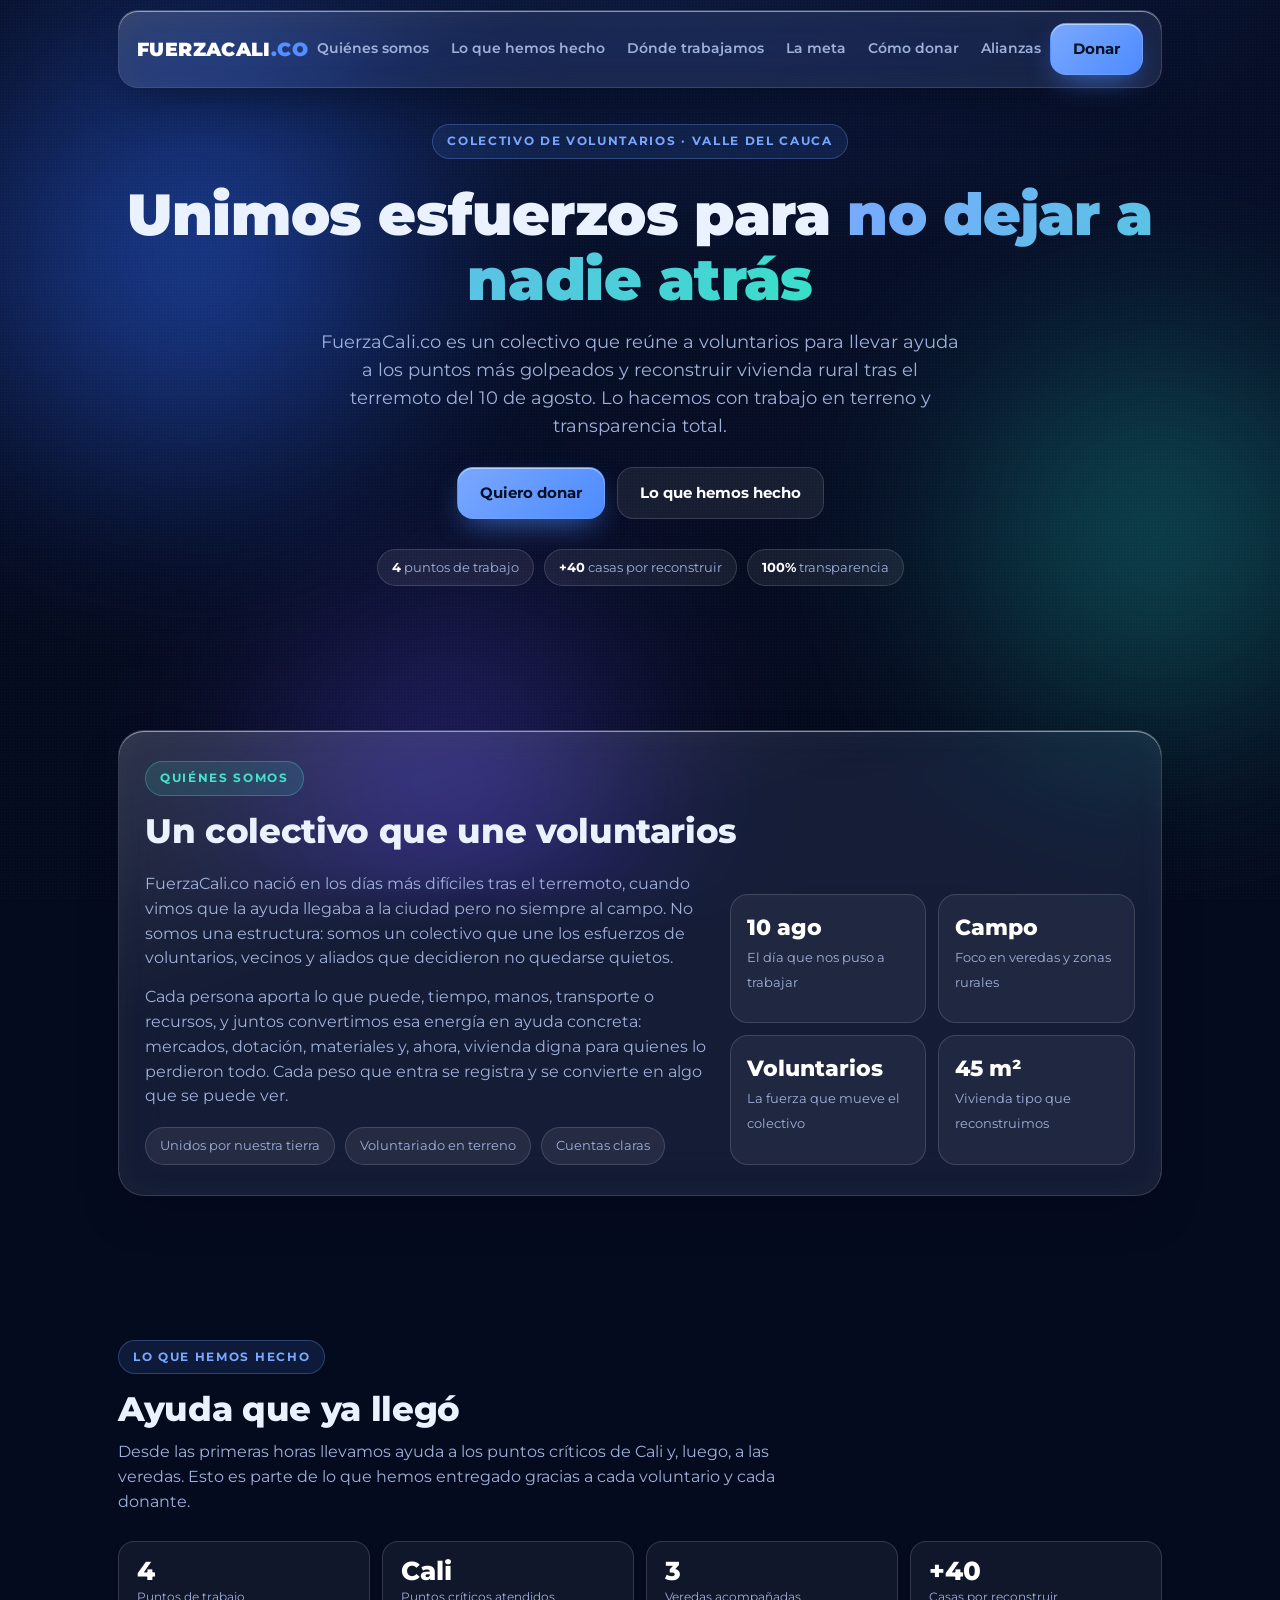
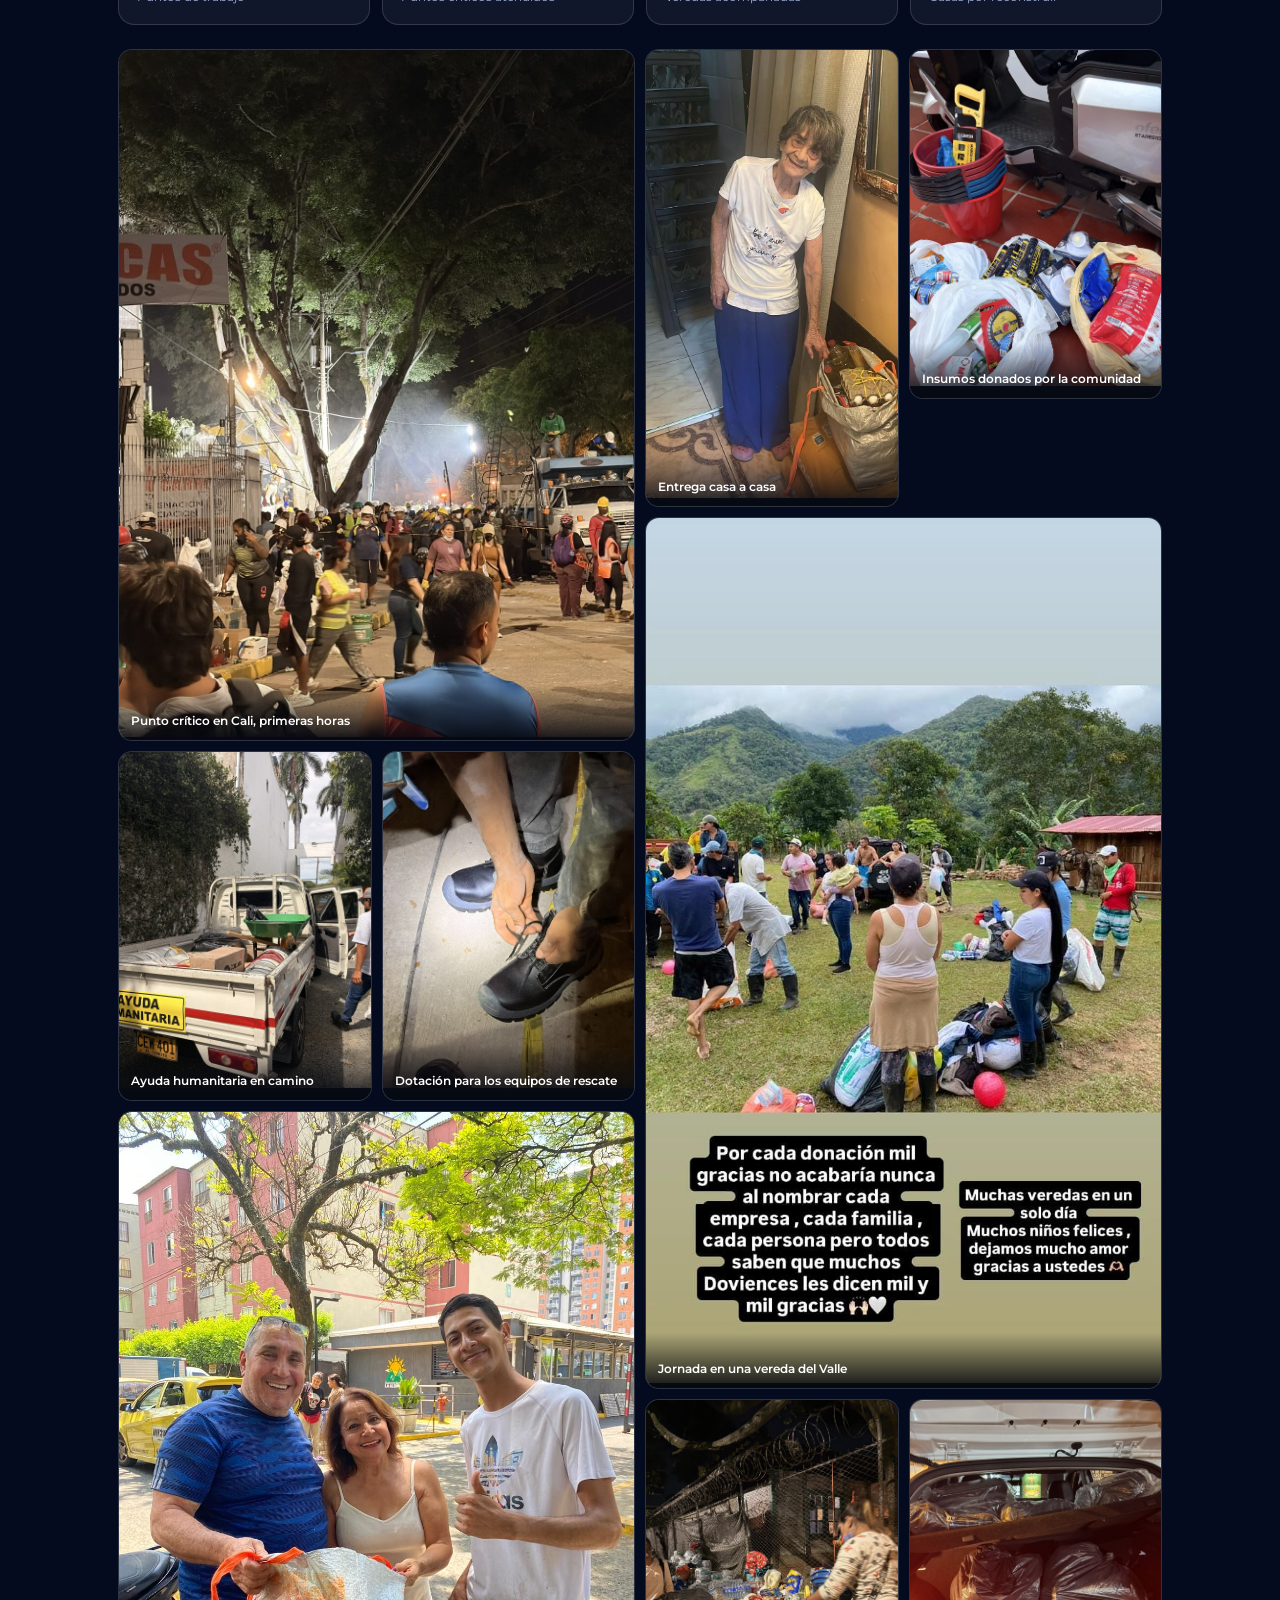
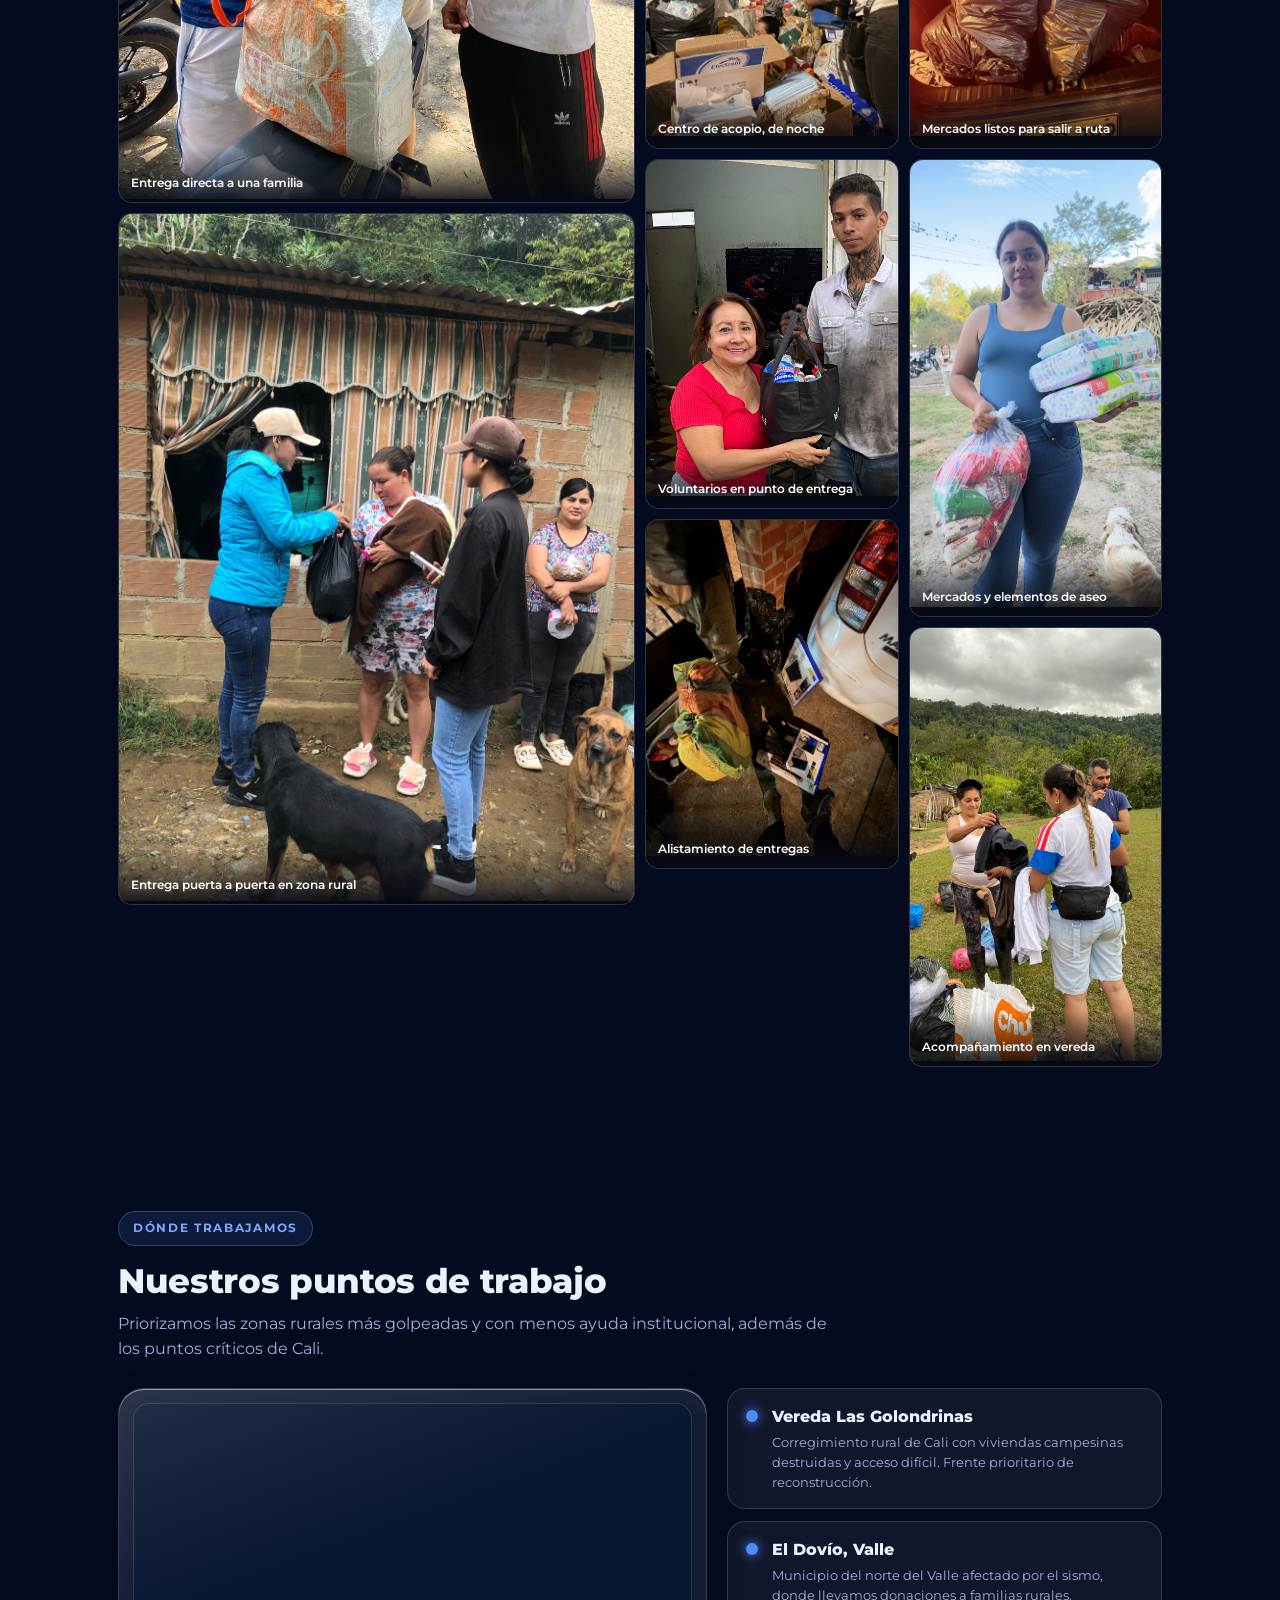
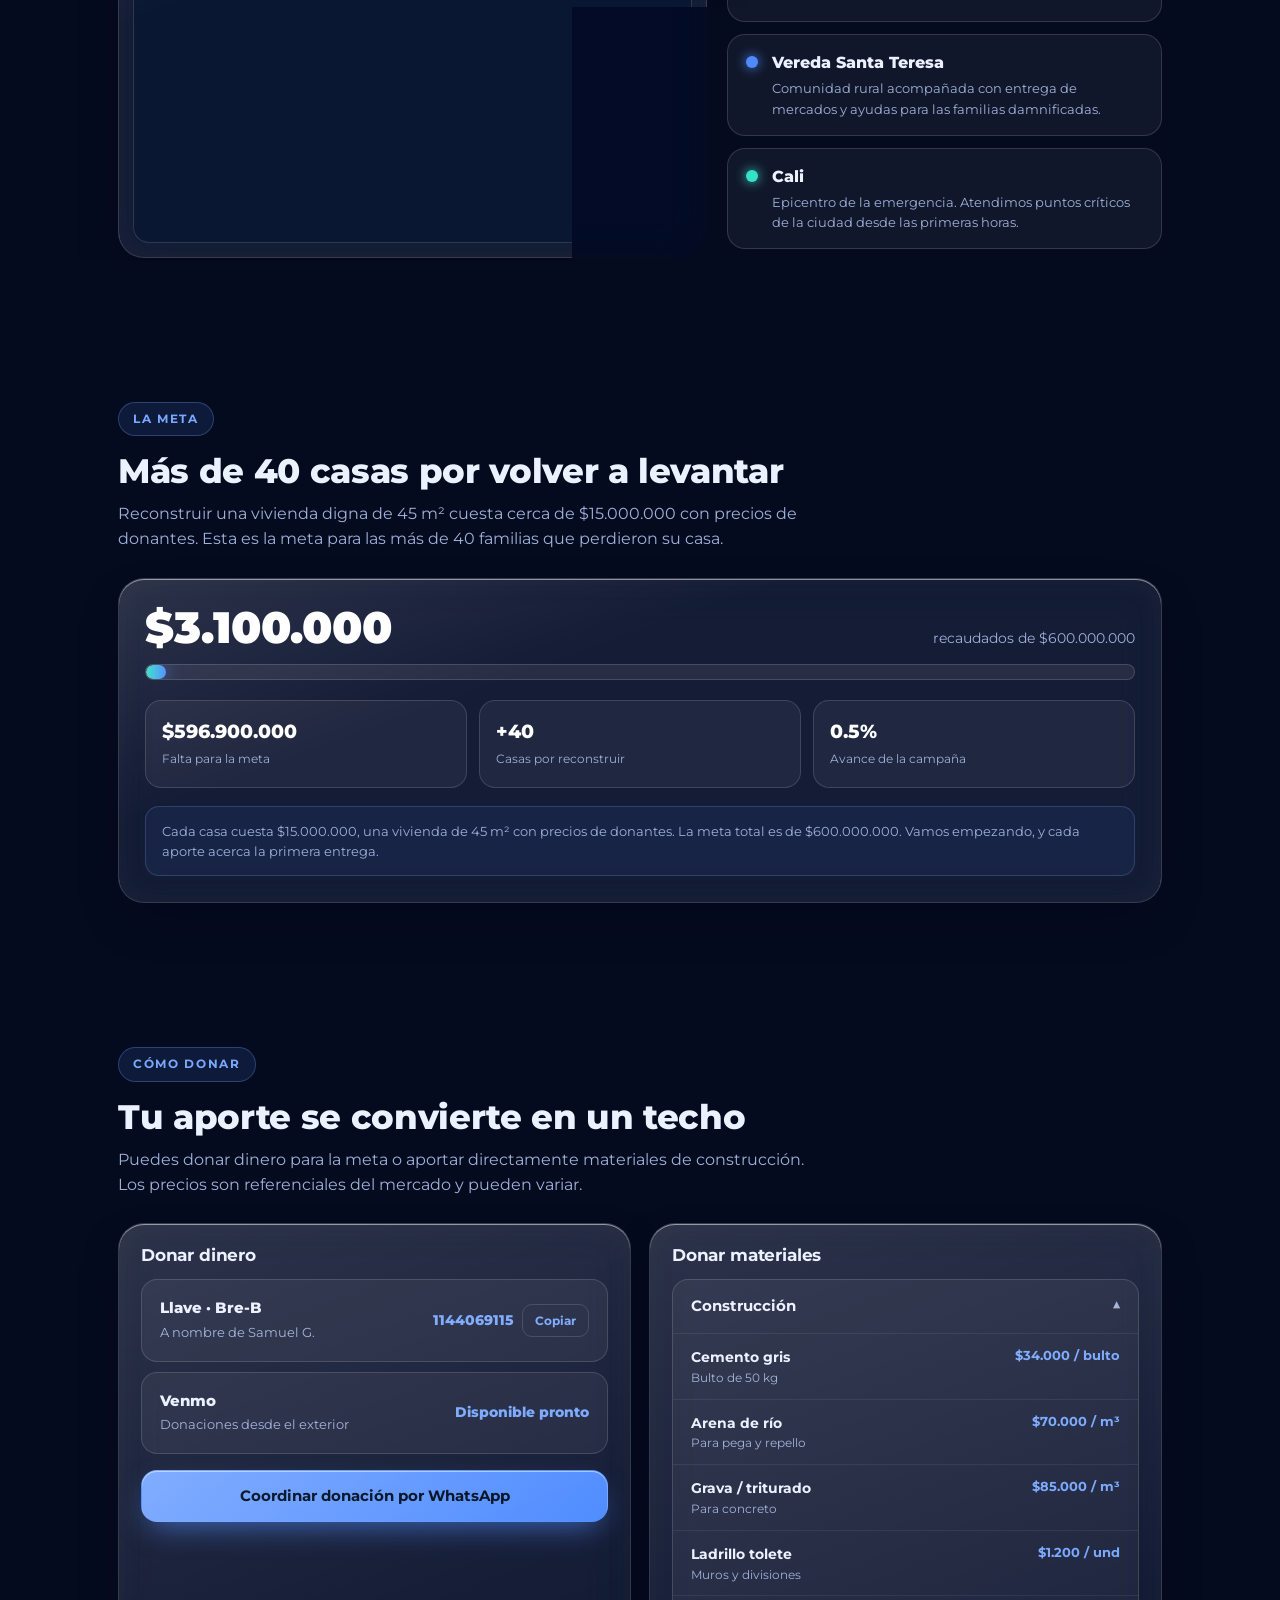
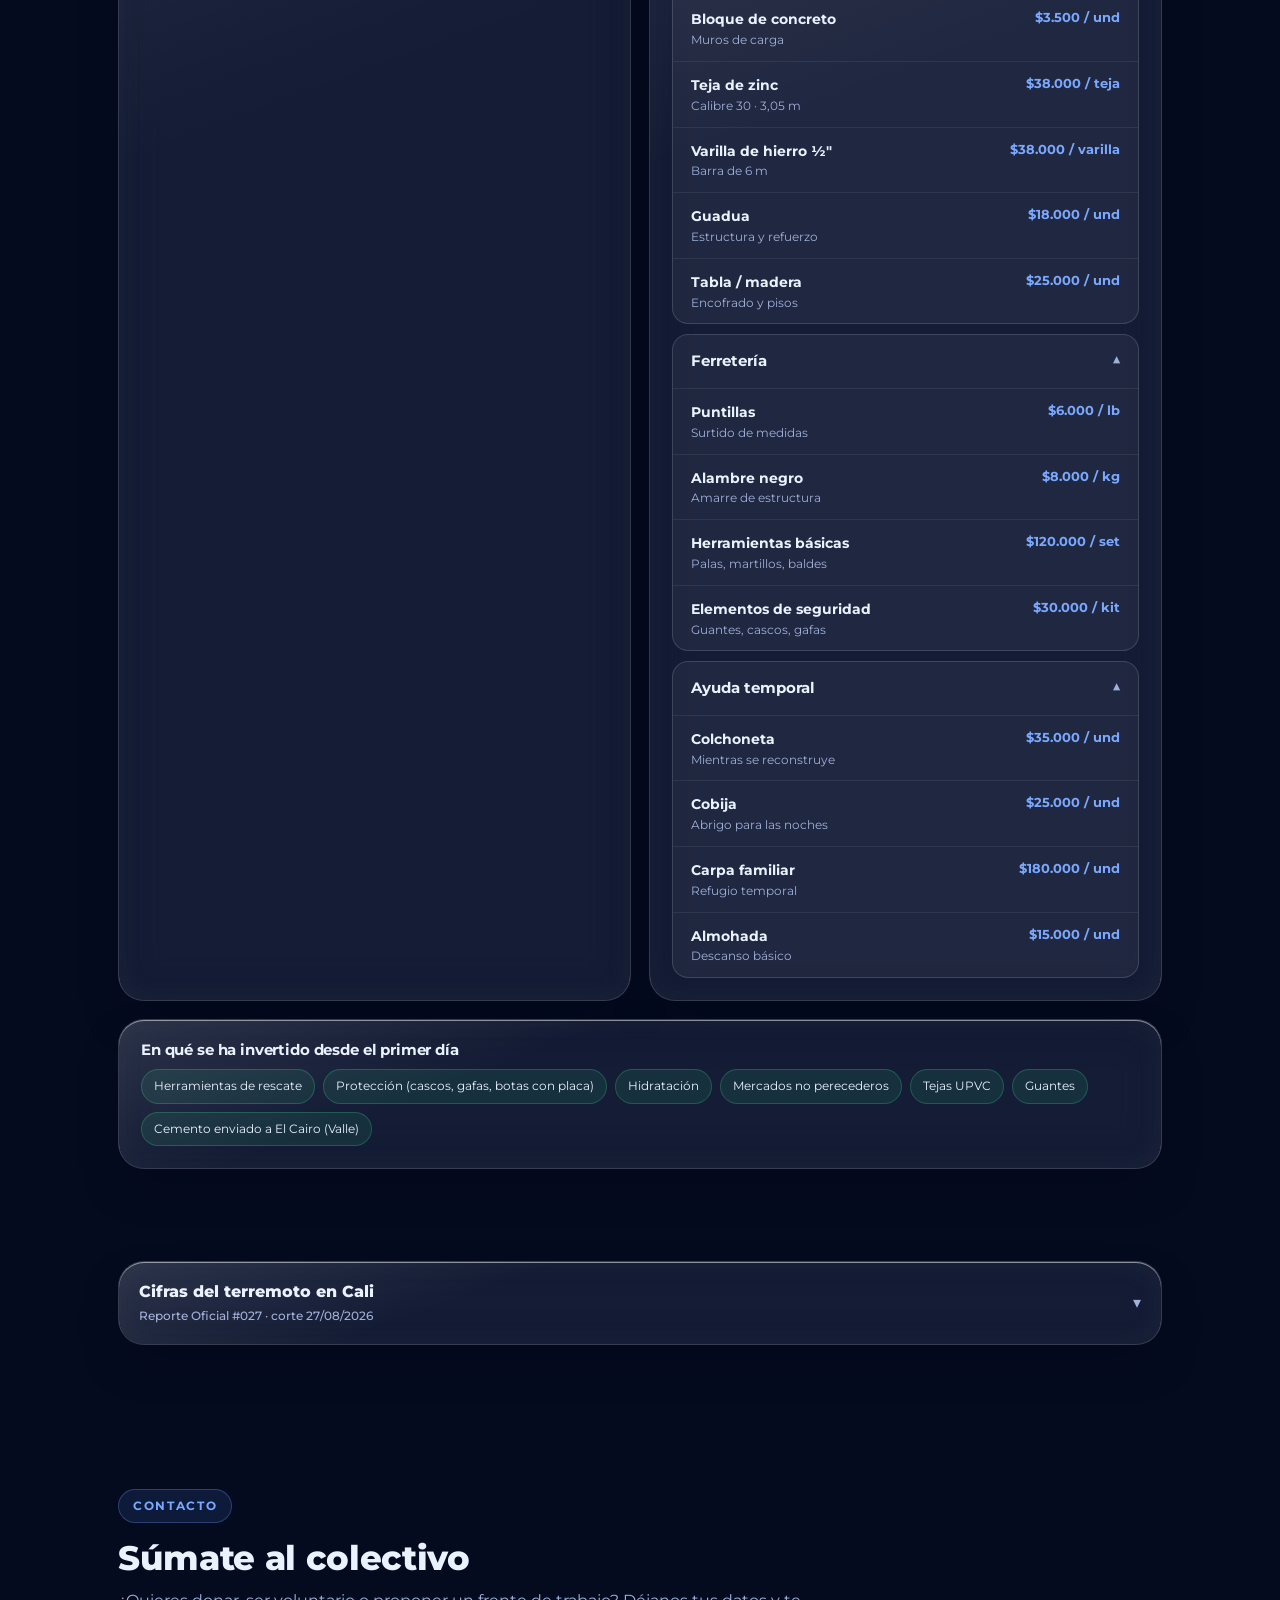
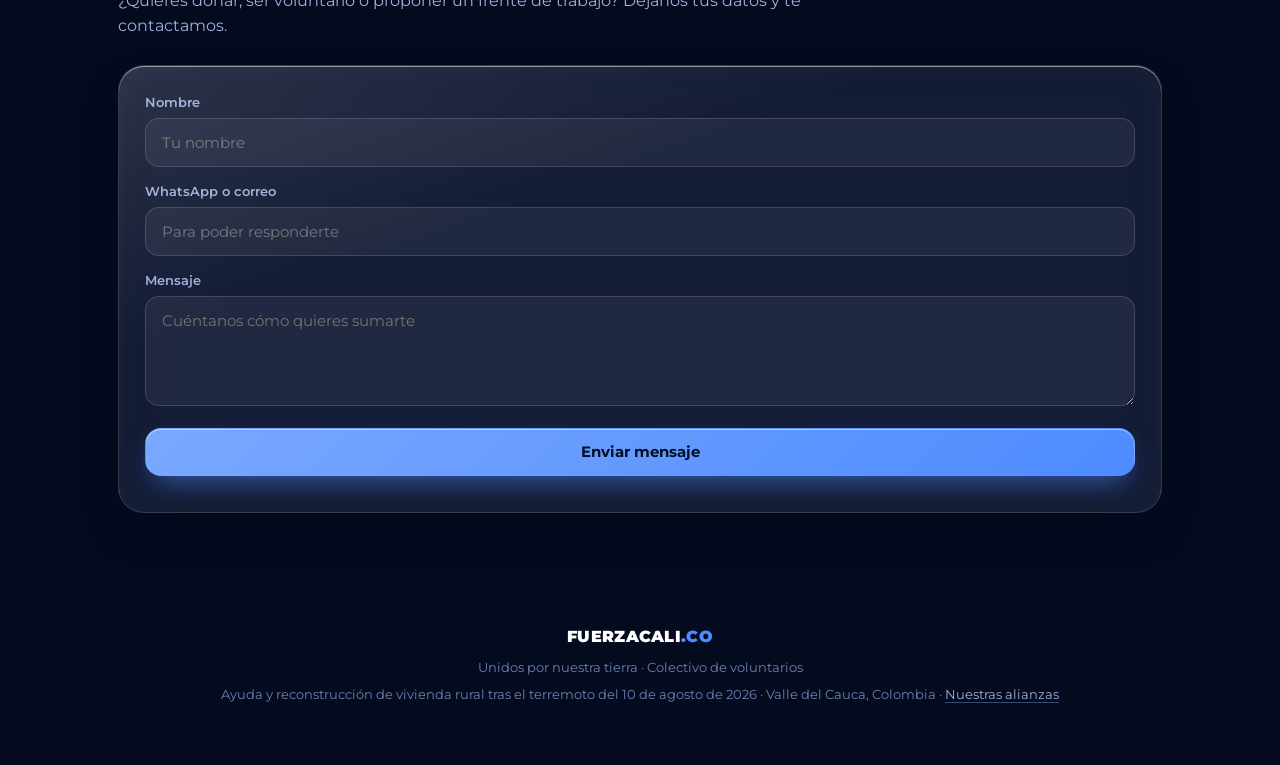
==== index.html @ dfd2c25a "Galeria tipo collage con 14 fotos distintas, sin duplicados" ====
<!DOCTYPE html>
<html lang="es">
<head>
<meta charset="UTF-8" />
<meta name="viewport" content="width=device-width, initial-scale=1.0" />
<title>FuerzaCali.co · Un colectivo que une esfuerzos de voluntarios</title>
<meta name="description" content="FuerzaCali.co es un colectivo que une esfuerzos de voluntarios para llevar ayuda y reconstruir vivienda rural en el Valle del Cauca tras el terremoto del 10 de agosto. Conoce lo que hemos hecho, dónde trabajamos y cómo donar." />
<meta name="keywords" content="Fuerza Cali, colectivo voluntarios, ayuda terremoto Valle, Golondrinas, El Dovío, Santa Teresa, reconstrucción Cali, donar" />
<meta property="og:type" content="website" />
<meta property="og:title" content="FuerzaCali.co · Unidos por nuestra tierra" />
<meta property="og:description" content="Un colectivo de voluntarios que lleva ayuda y reconstruye vivienda rural en el Valle tras el terremoto." />
<meta property="og:url" content="https://fuerzacali.co" />
<meta name="theme-color" content="#050b1f" />
<link rel="preconnect" href="https://fonts.googleapis.com" />
<link rel="preconnect" href="https://fonts.gstatic.com" crossorigin />
<link href="https://fonts.googleapis.com/css2?family=Montserrat:wght@400;500;600;700;800;900&display=swap" rel="stylesheet" />
<link rel="stylesheet" href="https://unpkg.com/leaflet@1.9.4/dist/leaflet.css" integrity="sha256-p4NxAoJBhIIN+hmNHrzRCf9tD/miZyoHS5obTRR9BMY=" crossorigin="" />
<style>
:root{
  --bg-950:#050b1f; --bg-900:#081026; --bg-800:#0c1734;
  --ink:#eaf1ff; --muted:#9fb0d9; --faint:#6d80b0;
  --brand:#4d8bff; --brand-2:#7aa8ff; --brand-3:#37e0c8;
  --ok:#37e08e; --alert:#ff6b7d; --warn:#ffc24d;
  --glass-bg:rgba(255,255,255,.07);
  --glass-brd:rgba(255,255,255,.14);
  --glass-hi:rgba(255,255,255,.5);
  --radius:26px;
  --shadow:0 20px 50px -20px rgba(2,7,22,.8);
}
*{box-sizing:border-box;margin:0;padding:0}
html{scroll-behavior:smooth}
body{font-family:'Montserrat',system-ui,sans-serif;color:var(--ink);background:var(--bg-950);
  line-height:1.55;overflow-x:hidden;-webkit-font-smoothing:antialiased}
.aurora{position:fixed;inset:0;z-index:-2;overflow:hidden;background:
  radial-gradient(120% 90% at 50% -10%,#0e1c44 0%,#070f28 45%,#050b1f 100%)}
.blob{position:absolute;border-radius:50%;filter:blur(70px);opacity:.55;animation:float 18s ease-in-out infinite}
.blob.b1{width:60vw;height:60vw;left:-15vw;top:-10vw;background:radial-gradient(circle,#2f6bff,transparent 60%)}
.blob.b2{width:55vw;height:55vw;right:-18vw;top:20vh;background:radial-gradient(circle,#1fd6c0,transparent 60%);opacity:.32;animation-delay:-6s}
.blob.b3{width:50vw;height:50vw;left:10vw;bottom:-15vw;background:radial-gradient(circle,#6a4dff,transparent 60%);opacity:.35;animation-delay:-11s}
@keyframes float{0%,100%{transform:translate(0,0) scale(1)}33%{transform:translate(4vw,3vh) scale(1.08)}66%{transform:translate(-3vw,-2vh) scale(.96)}}
.grain{position:fixed;inset:0;z-index:-1;pointer-events:none;opacity:.04;
  background-image:radial-gradient(rgba(255,255,255,.9) 1px,transparent 1px);background-size:3px 3px}

.glass{background:var(--glass-bg);border:1px solid var(--glass-brd);border-radius:var(--radius);
  backdrop-filter:blur(22px) saturate(140%);-webkit-backdrop-filter:blur(22px) saturate(140%);
  box-shadow:var(--shadow), inset 0 1px 0 var(--glass-hi), inset 0 0 30px rgba(122,168,255,.05);position:relative}
.glass::after{content:"";position:absolute;inset:0;border-radius:inherit;pointer-events:none;
  background:linear-gradient(160deg,rgba(255,255,255,.10),transparent 35%)}

.wrap{max-width:1080px;margin:0 auto;padding:0 18px}
section{padding:56px 0}
.eyebrow{display:inline-flex;align-items:center;gap:8px;font-size:12px;font-weight:700;letter-spacing:.14em;
  text-transform:uppercase;color:var(--brand-2);padding:7px 14px;border-radius:999px;
  background:rgba(77,139,255,.12);border:1px solid rgba(122,168,255,.28);margin-bottom:16px}
h1,h2,h3{line-height:1.12;letter-spacing:-.01em}
h2{font-size:clamp(24px,6vw,34px);font-weight:800;margin-bottom:12px}
.lead{color:var(--muted);font-size:16px;max-width:65ch}
.sec-head{margin-bottom:26px}

.btn{display:inline-flex;align-items:center;justify-content:center;gap:8px;font-family:inherit;font-weight:700;
  font-size:14.5px;text-decoration:none;cursor:pointer;padding:14px 22px;border-radius:16px;border:1px solid transparent;
  transition:transform .18s, box-shadow .2s;white-space:nowrap}
.btn:active{transform:scale(.97)}
.btn-primary{color:#031024;background:linear-gradient(135deg,#7aa8ff,#4d8bff);
  box-shadow:0 12px 30px -10px rgba(77,139,255,.7), inset 0 1px 0 rgba(255,255,255,.5)}
.btn-primary:hover{transform:translateY(-2px)}
.btn-ghost{color:#fff;background:var(--glass-bg);border-color:var(--glass-brd)}
.btn-ghost:hover{border-color:var(--brand-2)}
.btn-block{width:100%}

header.nav{position:sticky;top:0;z-index:1000;padding:10px 0}
.nav-inner{display:flex;align-items:center;justify-content:space-between;padding:12px 18px;border-radius:20px}
.brand{font-weight:900;font-size:19px;letter-spacing:.02em;color:#fff;text-decoration:none;white-space:nowrap}
.brand .dot{color:var(--brand)}
.nav-links{display:none;gap:22px;align-items:center}
.nav-links a{color:var(--muted);text-decoration:none;font-size:14px;font-weight:600;transition:color .2s}
.nav-links a:hover{color:#fff}
.nav-cta{display:none}
.burger{display:flex;flex-direction:column;gap:5px;background:none;border:0;cursor:pointer;padding:8px}
.burger span{width:22px;height:2px;background:#fff;border-radius:2px}
.mobile-menu{max-height:0;overflow:hidden;transition:max-height .35s ease;margin:0 18px}
.mobile-menu.open{max-height:380px}
.mobile-menu .mm-inner{padding:10px 6px 16px;display:flex;flex-direction:column;gap:4px;margin-top:8px;border-radius:20px}
.mobile-menu a{color:var(--ink);text-decoration:none;font-weight:600;padding:12px 14px;border-radius:12px}
.mobile-menu a:hover{background:rgba(255,255,255,.06)}

.hero{padding-top:26px;text-align:center}
.hero h1{font-size:clamp(30px,8.5vw,58px);font-weight:900;margin:8px 0 16px}
.hero h1 .grad{background:linear-gradient(120deg,#7aa8ff,#37e0c8);-webkit-background-clip:text;background-clip:text;color:transparent}
.hero p{max-width:640px;margin:0 auto 26px;color:var(--muted);font-size:clamp(15px,4vw,18px)}
.hero-cta{display:flex;flex-wrap:wrap;gap:12px;justify-content:center}
.hero-badges{display:flex;flex-wrap:wrap;gap:10px;justify-content:center;margin-top:30px}
.hero-badge{font-size:12.5px;color:var(--muted);padding:8px 14px;border-radius:999px;background:var(--glass-bg);border:1px solid var(--glass-brd)}
.hero-badge b{color:#fff}

.about{padding:30px 26px}
.about .eyebrow{background:rgba(55,224,200,.12);border-color:rgba(55,224,200,.3);color:var(--brand-3)}
.about-grid{display:grid;gap:18px;margin-top:22px}
.pill-row{display:flex;flex-wrap:wrap;gap:10px;margin-top:18px}
.mini{padding:16px;border-radius:18px;background:rgba(255,255,255,.05);border:1px solid var(--glass-brd)}
.mini b{display:block;font-size:22px;font-weight:800;color:#fff}
.mini span{font-size:12.5px;color:var(--muted)}

/* Acciones / collage */
.collage{display:grid;grid-template-columns:repeat(2,1fr);grid-auto-rows:8px;gap:10px}
.gitem{break-inside:avoid;position:relative;border-radius:14px;overflow:hidden;
  border:1px solid var(--glass-brd);cursor:pointer;background:#0a1120;grid-row-end:span 30}
.gitem.feat{grid-column:span 2}
.gitem .gimg{display:block;width:100%;height:auto;transition:transform .5s ease}
.gitem:hover .gimg{transform:scale(1.05)}
.gitem figcaption{position:absolute;left:0;right:0;bottom:0;padding:28px 12px 10px;font-size:11.5px;font-weight:600;color:#fff;
  background:linear-gradient(to top,rgba(5,8,16,.92),transparent);pointer-events:none}
.stat-strip{display:grid;grid-template-columns:repeat(2,1fr);gap:12px;margin-bottom:24px}
.sfig{padding:16px 18px;border-radius:16px;background:rgba(255,255,255,.05);border:1px solid var(--glass-brd)}
.sfig b{font-size:26px;font-weight:800;color:#fff;display:block;line-height:1}
.sfig span{font-size:12px;color:var(--muted)}

.lightbox{position:fixed;inset:0;z-index:2000;background:rgba(4,7,18,.94);display:none;align-items:center;justify-content:center;padding:20px}
.lightbox.open{display:flex}
.lightbox img{max-width:96vw;max-height:88vh;border-radius:12px;box-shadow:0 30px 80px -20px #000}
.lightbox .lb-close{position:absolute;top:18px;right:22px;font-size:30px;color:#fff;background:none;border:0;cursor:pointer;line-height:1}

/* Mapa */
.zonas-grid{display:grid;gap:20px}
#map{width:100%;height:340px;border-radius:16px;border:1px solid var(--glass-brd);background:#0a1732;z-index:0}
.leaflet-tile-pane{filter:invert(1) hue-rotate(180deg) brightness(.92) contrast(.92) saturate(.75)}
.leaflet-container{background:#0a1732;font-family:'Montserrat',sans-serif}
.fc-pin{width:16px;height:16px;border-radius:50% 50% 50% 0;transform:rotate(-45deg);background:var(--brand);
  border:2px solid #fff;box-shadow:0 0 0 3px rgba(77,139,255,.25),0 4px 10px rgba(0,0,0,.5)}
.fc-pin.cali{background:var(--brand-3);box-shadow:0 0 0 3px rgba(55,224,200,.25),0 4px 10px rgba(0,0,0,.5)}
.zona-list{display:grid;gap:12px}
.zona{display:flex;gap:14px;align-items:flex-start;padding:16px 18px;border-radius:18px;background:rgba(255,255,255,.05);border:1px solid var(--glass-brd)}
.zona .z-dot{width:12px;height:12px;border-radius:50%;margin-top:5px;flex-shrink:0;background:var(--brand);box-shadow:0 0 12px var(--brand)}
.zona.cali .z-dot{background:var(--brand-3);box-shadow:0 0 12px var(--brand-3)}
.zona h4{font-size:15.5px;font-weight:800;margin-bottom:3px}
.zona p{font-size:13px;color:var(--muted)}

.meta-card{padding:26px}
.goal-top{display:flex;flex-wrap:wrap;justify-content:space-between;align-items:baseline;gap:8px;margin-bottom:14px}
.goal-raised{font-size:clamp(30px,9vw,44px);font-weight:900;color:#fff;line-height:1}
.goal-of{color:var(--muted);font-size:14px}
.bar{height:16px;border-radius:999px;background:rgba(255,255,255,.08);overflow:hidden;border:1px solid var(--glass-brd)}
.bar span{display:block;height:100%;border-radius:999px;min-width:8px;background:linear-gradient(90deg,#37e0c8,#4d8bff);
  box-shadow:0 0 18px rgba(77,139,255,.6);transition:width 1.4s cubic-bezier(.2,.8,.2,1)}
.goal-stats{display:grid;grid-template-columns:repeat(2,1fr);gap:12px;margin-top:20px}
.gstat{padding:16px;border-radius:16px;background:rgba(255,255,255,.05);border:1px solid var(--glass-brd)}
.gstat b{display:block;font-size:19px;font-weight:800;color:#fff}
.gstat span{font-size:12px;color:var(--muted)}
.house-note{margin-top:18px;font-size:13px;color:var(--muted);padding:14px 16px;border-radius:14px;background:rgba(77,139,255,.08);border:1px solid rgba(122,168,255,.22)}

.donar-grid{display:grid;gap:18px}
.pay{display:flex;justify-content:space-between;align-items:center;gap:12px;padding:16px 18px;border-radius:16px;background:rgba(255,255,255,.05);border:1px solid var(--glass-brd)}
.pay .p-l b{display:block;font-size:15px;font-weight:800}
.pay .p-l span{font-size:12.5px;color:var(--muted)}
.pay .p-val{font-weight:800;color:var(--brand-2);font-size:14px;text-align:right;word-break:break-word}
.copy-btn{background:none;border:1px solid var(--glass-brd);color:var(--brand-2);border-radius:10px;padding:8px 12px;font-family:inherit;font-weight:700;font-size:12px;cursor:pointer;transition:.2s}
.copy-btn:hover{border-color:var(--brand-2);color:#fff}
details.mats{border-radius:16px;background:rgba(255,255,255,.05);border:1px solid var(--glass-brd);overflow:hidden}
details.mats+details.mats{margin-top:10px}
details.mats summary{list-style:none;cursor:pointer;padding:15px 18px;font-weight:700;font-size:14.5px;display:flex;justify-content:space-between;align-items:center}
details.mats summary::-webkit-details-marker{display:none}
details.mats summary .chev{transition:transform .25s;color:var(--muted)}
details.mats[open] summary .chev{transform:rotate(180deg)}
.mat-item{display:flex;justify-content:space-between;gap:10px;padding:11px 18px;border-top:1px solid rgba(255,255,255,.07)}
.mat-item .mi-l b{font-size:13.5px;font-weight:700}
.mat-item .mi-l span{font-size:11.5px;color:var(--muted);display:block}
.mat-item .mi-p{font-size:13px;font-weight:700;color:var(--brand-2);white-space:nowrap;text-align:right}
.gastos{display:flex;flex-wrap:wrap;gap:8px;margin-top:8px}
.gastos span{font-size:12px;color:var(--ink);padding:7px 12px;border-radius:999px;background:rgba(55,224,142,.1);border:1px solid rgba(55,224,142,.25)}

details.cifras summary{list-style:none;cursor:pointer;padding:18px 20px;font-weight:800;font-size:16px;display:flex;justify-content:space-between;align-items:center}
details.cifras summary::-webkit-details-marker{display:none}
details.cifras summary small{display:block;font-size:12px;font-weight:500;color:var(--muted);margin-top:2px}
details.cifras .chev{color:var(--muted);transition:transform .25s}
details.cifras[open] .chev{transform:rotate(180deg)}
.cifras-body{padding:6px 20px 20px}
.cifras-grid{display:grid;grid-template-columns:repeat(2,1fr);gap:10px}
.cifra{padding:14px;border-radius:14px;background:rgba(255,255,255,.05);border:1px solid var(--glass-brd)}
.cifra b{display:block;font-size:22px;font-weight:800;color:#fff}
.cifra.alert b{color:var(--alert)} .cifra.ok b{color:var(--ok)}
.cifra span{font-size:11.5px;color:var(--muted)}
.cifras-fuente{font-size:11.5px;color:var(--faint);margin-top:14px;line-height:1.5}

.form-card{padding:26px}
.field{margin-bottom:14px}
.field label{display:block;font-size:13px;font-weight:600;color:var(--muted);margin-bottom:6px}
.field input,.field textarea{width:100%;font-family:inherit;font-size:15px;color:#fff;background:rgba(255,255,255,.06);
  border:1px solid var(--glass-brd);border-radius:14px;padding:14px 16px;transition:.2s}
.field input:focus,.field textarea:focus{outline:none;border-color:var(--brand-2);background:rgba(255,255,255,.09)}
.field textarea{resize:vertical;min-height:110px}
.form-status{font-size:13px;margin-top:10px;color:var(--brand-3)}

footer{padding:40px 0 60px;text-align:center;color:var(--faint);font-size:12.5px}
footer .brand{font-size:16px;margin-bottom:8px;display:inline-block}
footer a{color:var(--muted);text-decoration:none;border-bottom:1px solid rgba(122,168,255,.4)}

@media(min-width:820px){
  section{padding:72px 0}
  .nav-links{display:flex}
  .nav-cta{display:inline-flex}
  .burger{display:none}
  .mobile-menu{display:none}
  .about-grid{grid-template-columns:1.4fr 1fr}
  .collage{grid-template-columns:repeat(4,1fr)}
  .stat-strip{grid-template-columns:repeat(4,1fr)}
  .zonas-grid{grid-template-columns:1.15fr .85fr;align-items:start}
  #map{height:440px}
  .donar-grid{grid-template-columns:1fr 1fr}
  .goal-stats{grid-template-columns:repeat(3,1fr)}
  .cifras-grid{grid-template-columns:repeat(4,1fr)}
}
@media(min-width:1200px){ .collage{grid-template-columns:repeat(4,1fr)} }
</style>
</head>
<body>
<div class="aurora"><div class="blob b1"></div><div class="blob b2"></div><div class="blob b3"></div></div>
<div class="grain"></div>

<header class="nav">
  <div class="wrap">
    <div class="nav-inner glass">
      <a href="#top" class="brand">FUERZACALI<span class="dot">.CO</span></a>
      <nav class="nav-links">
        <a href="#nosotros">Quiénes somos</a>
        <a href="#acciones">Lo que hemos hecho</a>
        <a href="#zonas">Dónde trabajamos</a>
        <a href="#meta">La meta</a>
        <a href="#donar">Cómo donar</a>
        <a href="alianzas.html">Alianzas</a>
      </nav>
      <a href="#donar" class="btn btn-primary nav-cta">Donar</a>
      <button class="burger" id="burger" aria-label="Menú"><span></span><span></span><span></span></button>
    </div>
    <div class="mobile-menu" id="mobileMenu">
      <div class="mm-inner glass">
        <a href="#nosotros">Quiénes somos</a>
        <a href="#acciones">Lo que hemos hecho</a>
        <a href="#zonas">Dónde trabajamos</a>
        <a href="#meta">La meta</a>
        <a href="#donar">Cómo donar</a>
        <a href="alianzas.html">Alianzas</a>
        <a href="#contacto">Contacto</a>
      </div>
    </div>
  </div>
</header>

<main id="top">
<div class="wrap">

  <!-- HERO -->
  <section class="hero">
    <span class="eyebrow">Colectivo de voluntarios · Valle del Cauca</span>
    <h1>Unimos esfuerzos para <span class="grad">no dejar a nadie atrás</span></h1>
    <p>FuerzaCali.co es un colectivo que reúne a voluntarios para llevar ayuda a los puntos más golpeados y reconstruir vivienda rural tras el terremoto del 10 de agosto. Lo hacemos con trabajo en terreno y transparencia total.</p>
    <div class="hero-cta">
      <a href="#donar" class="btn btn-primary">Quiero donar</a>
      <a href="#acciones" class="btn btn-ghost">Lo que hemos hecho</a>
    </div>
    <div class="hero-badges">
      <div class="hero-badge"><b>4</b> puntos de trabajo</div>
      <div class="hero-badge"><b>+40</b> casas por reconstruir</div>
      <div class="hero-badge"><b>100%</b> transparencia</div>
    </div>
  </section>

  <!-- QUIÉNES SOMOS -->
  <section id="nosotros">
    <div class="about glass">
      <span class="eyebrow">Quiénes somos</span>
      <h2>Un colectivo que une voluntarios</h2>
      <div class="about-grid">
        <div>
          <p class="lead">FuerzaCali.co nació en los días más difíciles tras el terremoto, cuando vimos que la ayuda llegaba a la ciudad pero no siempre al campo. No somos una estructura: somos un colectivo que une los esfuerzos de voluntarios, vecinos y aliados que decidieron no quedarse quietos.</p>
          <p class="lead" style="margin-top:14px">Cada persona aporta lo que puede, tiempo, manos, transporte o recursos, y juntos convertimos esa energía en ayuda concreta: mercados, dotación, materiales y, ahora, vivienda digna para quienes lo perdieron todo. Cada peso que entra se registra y se convierte en algo que se puede ver.</p>
          <div class="pill-row">
            <span class="hero-badge">Unidos por nuestra tierra</span>
            <span class="hero-badge">Voluntariado en terreno</span>
            <span class="hero-badge">Cuentas claras</span>
          </div>
        </div>
        <div class="about-grid" style="gap:12px;grid-template-columns:1fr 1fr">
          <div class="mini"><b>10 ago</b><span>El día que nos puso a trabajar</span></div>
          <div class="mini"><b>Campo</b><span>Foco en veredas y zonas rurales</span></div>
          <div class="mini"><b>Voluntarios</b><span>La fuerza que mueve el colectivo</span></div>
          <div class="mini"><b>45 m²</b><span>Vivienda tipo que reconstruimos</span></div>
        </div>
      </div>
    </div>
  </section>

  <!-- ACCIONES / GALERÍA -->
  <section id="acciones">
    <div class="sec-head">
      <span class="eyebrow">Lo que hemos hecho</span>
      <h2>Ayuda que ya llegó</h2>
      <p class="lead">Desde las primeras horas llevamos ayuda a los puntos críticos de Cali y, luego, a las veredas. Esto es parte de lo que hemos entregado gracias a cada voluntario y cada donante.</p>
    </div>
    <div class="stat-strip">
      <div class="sfig"><b>4</b><span>Puntos de trabajo</span></div>
      <div class="sfig"><b>Cali</b><span>Puntos críticos atendidos</span></div>
      <div class="sfig"><b>3</b><span>Veredas acompañadas</span></div>
      <div class="sfig"><b>+40</b><span>Casas por reconstruir</span></div>
    </div>
    <div class="collage" id="gallery">
      <figure class="gitem feat"><img class="gimg" src="fotos/accion-01.jpg" loading="lazy" alt="Punto crítico en Cali en las primeras horas"><figcaption>Punto crítico en Cali, primeras horas</figcaption></figure>
      <figure class="gitem"><img class="gimg" src="fotos/accion-04.jpg" loading="lazy" alt="Entrega casa a casa"><figcaption>Entrega casa a casa</figcaption></figure>
      <figure class="gitem"><img class="gimg" src="fotos/accion-03.jpg" loading="lazy" alt="Insumos donados por la comunidad"><figcaption>Insumos donados por la comunidad</figcaption></figure>
      <figure class="gitem feat"><img class="gimg" src="fotos/accion-02.jpg" loading="lazy" alt="Jornada en una vereda del Valle"><figcaption>Jornada en una vereda del Valle</figcaption></figure>
      <figure class="gitem"><img class="gimg" src="fotos/accion-05.jpg" loading="lazy" alt="Ayuda humanitaria en camino"><figcaption>Ayuda humanitaria en camino</figcaption></figure>
      <figure class="gitem"><img class="gimg" src="fotos/accion-09.jpg" loading="lazy" alt="Dotación para los equipos de rescate"><figcaption>Dotación para los equipos de rescate</figcaption></figure>
      <figure class="gitem feat"><img class="gimg" src="fotos/accion-06.jpg" loading="lazy" alt="Entrega directa a una familia"><figcaption>Entrega directa a una familia</figcaption></figure>
      <figure class="gitem"><img class="gimg" src="fotos/accion-07.jpg" loading="lazy" alt="Centro de acopio de noche"><figcaption>Centro de acopio, de noche</figcaption></figure>
      <figure class="gitem"><img class="gimg" src="fotos/accion-11.jpg" loading="lazy" alt="Mercados listos para salir a ruta"><figcaption>Mercados listos para salir a ruta</figcaption></figure>
      <figure class="gitem"><img class="gimg" src="fotos/accion-10.jpg" loading="lazy" alt="Voluntarios en punto de entrega"><figcaption>Voluntarios en punto de entrega</figcaption></figure>
      <figure class="gitem"><img class="gimg" src="fotos/accion-12.jpg" loading="lazy" alt="Mercados y elementos de aseo"><figcaption>Mercados y elementos de aseo</figcaption></figure>
      <figure class="gitem feat"><img class="gimg" src="fotos/accion-08.jpg" loading="lazy" alt="Entrega puerta a puerta en zona rural"><figcaption>Entrega puerta a puerta en zona rural</figcaption></figure>
      <figure class="gitem"><img class="gimg" src="fotos/accion-13.jpg" loading="lazy" alt="Alistamiento de entregas"><figcaption>Alistamiento de entregas</figcaption></figure>
      <figure class="gitem"><img class="gimg" src="fotos/accion-14.jpg" loading="lazy" alt="Acompañamiento en vereda"><figcaption>Acompañamiento en vereda</figcaption></figure>
    </div>
  </section>

  <!-- ZONAS / MAPA -->
  <section id="zonas">
    <div class="sec-head">
      <span class="eyebrow">Dónde trabajamos</span>
      <h2>Nuestros puntos de trabajo</h2>
      <p class="lead">Priorizamos las zonas rurales más golpeadas y con menos ayuda institucional, además de los puntos críticos de Cali.</p>
    </div>
    <div class="zonas-grid">
      <div class="glass" style="padding:14px"><div id="map"></div></div>
      <div class="zona-list">
        <div class="zona"><div class="z-dot"></div><div><h4>Vereda Las Golondrinas</h4><p>Corregimiento rural de Cali con viviendas campesinas destruidas y acceso difícil. Frente prioritario de reconstrucción.</p></div></div>
        <div class="zona"><div class="z-dot"></div><div><h4>El Dovío, Valle</h4><p>Municipio del norte del Valle afectado por el sismo, donde llevamos donaciones a familias rurales.</p></div></div>
        <div class="zona"><div class="z-dot"></div><div><h4>Vereda Santa Teresa</h4><p>Comunidad rural acompañada con entrega de mercados y ayudas para las familias damnificadas.</p></div></div>
        <div class="zona cali"><div class="z-dot"></div><div><h4>Cali</h4><p>Epicentro de la emergencia. Atendimos puntos críticos de la ciudad desde las primeras horas.</p></div></div>
      </div>
    </div>
  </section>

  <!-- META -->
  <section id="meta">
    <div class="sec-head">
      <span class="eyebrow">La meta</span>
      <h2>Más de 40 casas por volver a levantar</h2>
      <p class="lead">Reconstruir una vivienda digna de 45 m² cuesta cerca de $15.000.000 con precios de donantes. Esta es la meta para las más de 40 familias que perdieron su casa.</p>
    </div>
    <div class="meta-card glass">
      <div class="goal-top">
        <span class="goal-raised" id="raised">$0</span>
        <span class="goal-of">recaudados de <span id="goalMeta">$0</span></span>
      </div>
      <div class="bar"><span id="barMeta"></span></div>
      <div class="goal-stats">
        <div class="gstat"><b id="sFalta">$0</b><span>Falta para la meta</span></div>
        <div class="gstat"><b id="sCasas">0</b><span>Casas por reconstruir</span></div>
        <div class="gstat"><b id="sPct">0%</b><span>Avance de la campaña</span></div>
      </div>
      <div class="house-note">Cada casa cuesta $15.000.000, una vivienda de 45 m² con precios de donantes. La meta total es de $600.000.000. Vamos empezando, y cada aporte acerca la primera entrega.</div>
    </div>
  </section>

  <!-- DONAR -->
  <section id="donar">
    <div class="sec-head">
      <span class="eyebrow">Cómo donar</span>
      <h2>Tu aporte se convierte en un techo</h2>
      <p class="lead">Puedes donar dinero para la meta o aportar directamente materiales de construcción. Los precios son referenciales del mercado y pueden variar.</p>
    </div>
    <div class="donar-grid">
      <div class="glass" style="padding:22px">
        <h3 style="font-size:17px;margin-bottom:14px">Donar dinero</h3>
        <div style="display:grid;gap:10px">
          <div class="pay">
            <div class="p-l"><b>Llave · Bre-B</b><span>A nombre de Samuel G.</span></div>
            <div style="display:flex;align-items:center;gap:8px">
              <span class="p-val" id="llave">1144069115</span>
              <button class="copy-btn" data-copy="1144069115">Copiar</button>
            </div>
          </div>
          <div class="pay">
            <div class="p-l"><b>Venmo</b><span>Donaciones desde el exterior</span></div>
            <span class="p-val">Disponible pronto</span>
          </div>
        </div>
        <a class="btn btn-primary btn-block" id="waBtn" style="margin-top:16px" target="_blank" rel="noopener">Coordinar donación por WhatsApp</a>
      </div>
      <div class="glass" style="padding:22px">
        <h3 style="font-size:17px;margin-bottom:14px">Donar materiales</h3>
        <details class="mats" open>
          <summary>Construcción <span class="chev">▾</span></summary>
          <div class="mat-item"><div class="mi-l"><b>Cemento gris</b><span>Bulto de 50 kg</span></div><div class="mi-p">$34.000 / bulto</div></div>
          <div class="mat-item"><div class="mi-l"><b>Arena de río</b><span>Para pega y repello</span></div><div class="mi-p">$70.000 / m³</div></div>
          <div class="mat-item"><div class="mi-l"><b>Grava / triturado</b><span>Para concreto</span></div><div class="mi-p">$85.000 / m³</div></div>
          <div class="mat-item"><div class="mi-l"><b>Ladrillo tolete</b><span>Muros y divisiones</span></div><div class="mi-p">$1.200 / und</div></div>
          <div class="mat-item"><div class="mi-l"><b>Bloque de concreto</b><span>Muros de carga</span></div><div class="mi-p">$3.500 / und</div></div>
          <div class="mat-item"><div class="mi-l"><b>Teja de zinc</b><span>Calibre 30 · 3,05 m</span></div><div class="mi-p">$38.000 / teja</div></div>
          <div class="mat-item"><div class="mi-l"><b>Varilla de hierro ½"</b><span>Barra de 6 m</span></div><div class="mi-p">$38.000 / varilla</div></div>
          <div class="mat-item"><div class="mi-l"><b>Guadua</b><span>Estructura y refuerzo</span></div><div class="mi-p">$18.000 / und</div></div>
          <div class="mat-item"><div class="mi-l"><b>Tabla / madera</b><span>Encofrado y pisos</span></div><div class="mi-p">$25.000 / und</div></div>
        </details>
        <details class="mats" open>
          <summary>Ferretería <span class="chev">▾</span></summary>
          <div class="mat-item"><div class="mi-l"><b>Puntillas</b><span>Surtido de medidas</span></div><div class="mi-p">$6.000 / lb</div></div>
          <div class="mat-item"><div class="mi-l"><b>Alambre negro</b><span>Amarre de estructura</span></div><div class="mi-p">$8.000 / kg</div></div>
          <div class="mat-item"><div class="mi-l"><b>Herramientas básicas</b><span>Palas, martillos, baldes</span></div><div class="mi-p">$120.000 / set</div></div>
          <div class="mat-item"><div class="mi-l"><b>Elementos de seguridad</b><span>Guantes, cascos, gafas</span></div><div class="mi-p">$30.000 / kit</div></div>
        </details>
        <details class="mats" open>
          <summary>Ayuda temporal <span class="chev">▾</span></summary>
          <div class="mat-item"><div class="mi-l"><b>Colchoneta</b><span>Mientras se reconstruye</span></div><div class="mi-p">$35.000 / und</div></div>
          <div class="mat-item"><div class="mi-l"><b>Cobija</b><span>Abrigo para las noches</span></div><div class="mi-p">$25.000 / und</div></div>
          <div class="mat-item"><div class="mi-l"><b>Carpa familiar</b><span>Refugio temporal</span></div><div class="mi-p">$180.000 / und</div></div>
          <div class="mat-item"><div class="mi-l"><b>Almohada</b><span>Descanso básico</span></div><div class="mi-p">$15.000 / und</div></div>
        </details>
      </div>
    </div>
    <div class="glass" style="padding:22px;margin-top:18px">
      <h3 style="font-size:15px;margin-bottom:10px">En qué se ha invertido desde el primer día</h3>
      <div class="gastos">
        <span>Herramientas de rescate</span>
        <span>Protección (cascos, gafas, botas con placa)</span>
        <span>Hidratación</span>
        <span>Mercados no perecederos</span>
        <span>Tejas UPVC</span>
        <span>Guantes</span>
        <span>Cemento enviado a El Cairo (Valle)</span>
      </div>
    </div>
  </section>

  <!-- CIFRAS -->
  <section id="cifras" style="padding-top:20px">
    <details class="cifras glass">
      <summary>
        <span>Cifras del terremoto en Cali<small>Reporte Oficial #027 · corte 27/08/2026</small></span>
        <span class="chev">▾</span>
      </summary>
      <div class="cifras-body">
        <div class="cifras-grid">
          <div class="cifra alert"><b>154</b><span>Fallecidos</span></div>
          <div class="cifra alert"><b>21</b><span>Reportes de desaparecidos</span></div>
          <div class="cifra"><b>154</b><span>Cuerpos entregados a familias</span></div>
          <div class="cifra"><b>148</b><span>Heridos en atención en salud</span></div>
          <div class="cifra"><b>460</b><span>Personas en alojamientos temporales</span></div>
          <div class="cifra"><b>35.280</b><span>Familias caracterizadas (RUFE)</span></div>
          <div class="cifra"><b>1.216</b><span>Edificaciones con visita detallada</span></div>
          <div class="cifra"><b>53.573 t</b><span>Escombros removidos</span></div>
        </div>
        <p class="cifras-fuente">Fuente: Reporte Oficial #027 · Alcaldía de Santiago de Cali · corte 27 de agosto de 2026, 2:00 p. m. Medicina Legal confirmó la entrega de la totalidad de los cuerpos de las víctimas. Las cifras se actualizan conforme avanza la verificación oficial.</p>
      </div>
    </details>
  </section>

  <!-- CONTACTO -->
  <section id="contacto">
    <div class="sec-head">
      <span class="eyebrow">Contacto</span>
      <h2>Súmate al colectivo</h2>
      <p class="lead">¿Quieres donar, ser voluntario o proponer un frente de trabajo? Déjanos tus datos y te contactamos.</p>
    </div>
    <div class="form-card glass">
      <form name="contacto" method="POST" data-netlify="true" netlify-honeypot="bot-field" id="contactForm">
        <input type="hidden" name="form-name" value="contacto" />
        <p style="display:none"><label>No llenar: <input name="bot-field" /></label></p>
        <div class="field"><label for="c-nombre">Nombre</label><input id="c-nombre" name="nombre" type="text" placeholder="Tu nombre" required /></div>
        <div class="field"><label for="c-contacto">WhatsApp o correo</label><input id="c-contacto" name="contacto" type="text" placeholder="Para poder responderte" required /></div>
        <div class="field"><label for="c-mensaje">Mensaje</label><textarea id="c-mensaje" name="mensaje" placeholder="Cuéntanos cómo quieres sumarte" required></textarea></div>
        <button type="submit" class="btn btn-primary btn-block">Enviar mensaje</button>
        <p class="form-status" id="formStatus"></p>
      </form>
    </div>
  </section>

</div>
</main>

<footer>
  <div class="wrap">
    <div class="brand" style="color:#fff">FUERZACALI<span style="color:var(--brand)">.CO</span></div>
    <p>Unidos por nuestra tierra · Colectivo de voluntarios</p>
    <p style="margin-top:8px">Ayuda y reconstrucción de vivienda rural tras el terremoto del 10 de agosto de 2026 · Valle del Cauca, Colombia · <a href="alianzas.html">Nuestras alianzas</a></p>
  </div>
</footer>

<div class="lightbox" id="lightbox"><button class="lb-close" id="lbClose" aria-label="Cerrar">✕</button><img id="lbImg" src="" alt=""></div>

<script src="https://unpkg.com/leaflet@1.9.4/dist/leaflet.js" integrity="sha256-20nQCchB9co0qIjJZRGuk2/Z9VM+kNiyxNV1lvTlZBo=" crossorigin=""></script>
<script>
(function(){
  var burger=document.getElementById('burger'), mm=document.getElementById('mobileMenu');
  burger.addEventListener('click',function(){mm.classList.toggle('open')});
  mm.querySelectorAll('a').forEach(function(a){a.addEventListener('click',function(){mm.classList.remove('open')})});

  var META=600000000, RECAUDADO=3100000, CASAS=40, WHATSAPP='573152017605';
  var money=function(n){return '$'+(n||0).toLocaleString('es-CO')};
  document.getElementById('raised').textContent=money(RECAUDADO);
  document.getElementById('goalMeta').textContent=money(META);
  document.getElementById('sFalta').textContent=money(Math.max(0,META-RECAUDADO));
  document.getElementById('sCasas').textContent='+'+CASAS;
  var pct=RECAUDADO/META*100;
  document.getElementById('sPct').textContent=pct<1?pct.toFixed(1)+'%':Math.round(pct)+'%';
  setTimeout(function(){document.getElementById('barMeta').style.width=Math.max(2,pct)+'%';},250);

  var waMsg=encodeURIComponent('Hola FuerzaCali, quiero apoyar al colectivo. ¿Cómo puedo donar o ser voluntario?');
  document.getElementById('waBtn').href='https://wa.me/'+WHATSAPP+'?text='+waMsg;

  document.querySelectorAll('.copy-btn').forEach(function(b){
    b.addEventListener('click',function(){
      var t=b.getAttribute('data-copy');
      navigator.clipboard&&navigator.clipboard.writeText(t);
      var o=b.textContent;b.textContent='¡Copiado!';setTimeout(function(){b.textContent=o},1500);
    });
  });

  var lb=document.getElementById('lightbox'), lbImg=document.getElementById('lbImg');
  document.getElementById('gallery').addEventListener('click',function(e){
    var fig=e.target.closest('.gitem'); var img=fig&&fig.querySelector('img');
    if(img){lbImg.src=img.src;lb.classList.add('open');}
  });
  function closeLb(){lb.classList.remove('open');lbImg.src='';}
  document.getElementById('lbClose').addEventListener('click',closeLb);
  lb.addEventListener('click',function(e){if(e.target===lb)closeLb();});
  document.addEventListener('keydown',function(e){if(e.key==='Escape')closeLb();});

  // Collage masonry: cada tesela ocupa filas según el alto real de su imagen
  (function(){
    var grid=document.getElementById('gallery');
    var ROW=8, GAP=10;
    function resize(it){
      var img=it.querySelector('img'); if(!img)return;
      var h=img.getBoundingClientRect().height;
      if(!h)return;
      it.style.gridRowEnd='span '+Math.max(10,Math.ceil((h+GAP)/(ROW+GAP)));
    }
    function layout(){grid.querySelectorAll('.gitem').forEach(resize);}
    grid.querySelectorAll('img').forEach(function(img){
      if(img.complete) resize(img.closest('.gitem'));
      else img.addEventListener('load',function(){resize(img.closest('.gitem'));});
    });
    window.addEventListener('resize',layout);
    setTimeout(layout,300); setTimeout(layout,900);
  })();

  var form=document.getElementById('contactForm'), status=document.getElementById('formStatus');
  form.addEventListener('submit',function(e){
    e.preventDefault();
    var data=new FormData(form);
    fetch('/',{method:'POST',headers:{'Content-Type':'application/x-www-form-urlencoded'},body:new URLSearchParams(data).toString()})
      .then(function(){status.textContent='¡Gracias! Recibimos tu mensaje y te contactaremos pronto.';form.reset();})
      .catch(function(){status.textContent='No se pudo enviar. Escríbenos por WhatsApp y con gusto te ayudamos.';});
  });

  function initMap(){
    if(typeof L==='undefined')return;
    var puntos=[
      {n:'Vereda Las Golondrinas',d:'Corregimiento rural de Cali',ll:[3.5300,-76.6050],rural:true},
      {n:'El Dovío, Valle',d:'Norte del Valle del Cauca',ll:[4.5103,-76.2378],rural:true},
      {n:'Vereda Santa Teresa',d:'Comunidad rural acompañada',ll:[3.6500,-76.5650],rural:true},
      {n:'Cali',d:'Puntos críticos atendidos',ll:[3.4516,-76.5320],rural:false}
    ];
    var map=L.map('map',{scrollWheelZoom:false});
    L.tileLayer('https://{s}.tile.openstreetmap.org/{z}/{x}/{y}.png',{maxZoom:18,attribution:'&copy; OpenStreetMap'}).addTo(map);
    var group=[];
    puntos.forEach(function(p){
      var icon=L.divIcon({className:'',html:'<div class="fc-pin '+(p.rural?'rural':'cali')+'"></div>',iconSize:[16,16],iconAnchor:[8,16]});
      L.marker(p.ll,{icon:icon}).addTo(map).bindPopup('<b>'+p.n+'</b><br>'+p.d);
      group.push(p.ll);
    });
    map.fitBounds(group,{padding:[40,40]});
    setTimeout(function(){map.invalidateSize();},200);
  }
  if(document.readyState!=='loading')initMap(); else document.addEventListener('DOMContentLoaded',initMap);
})();
</script>
</body>
</html>
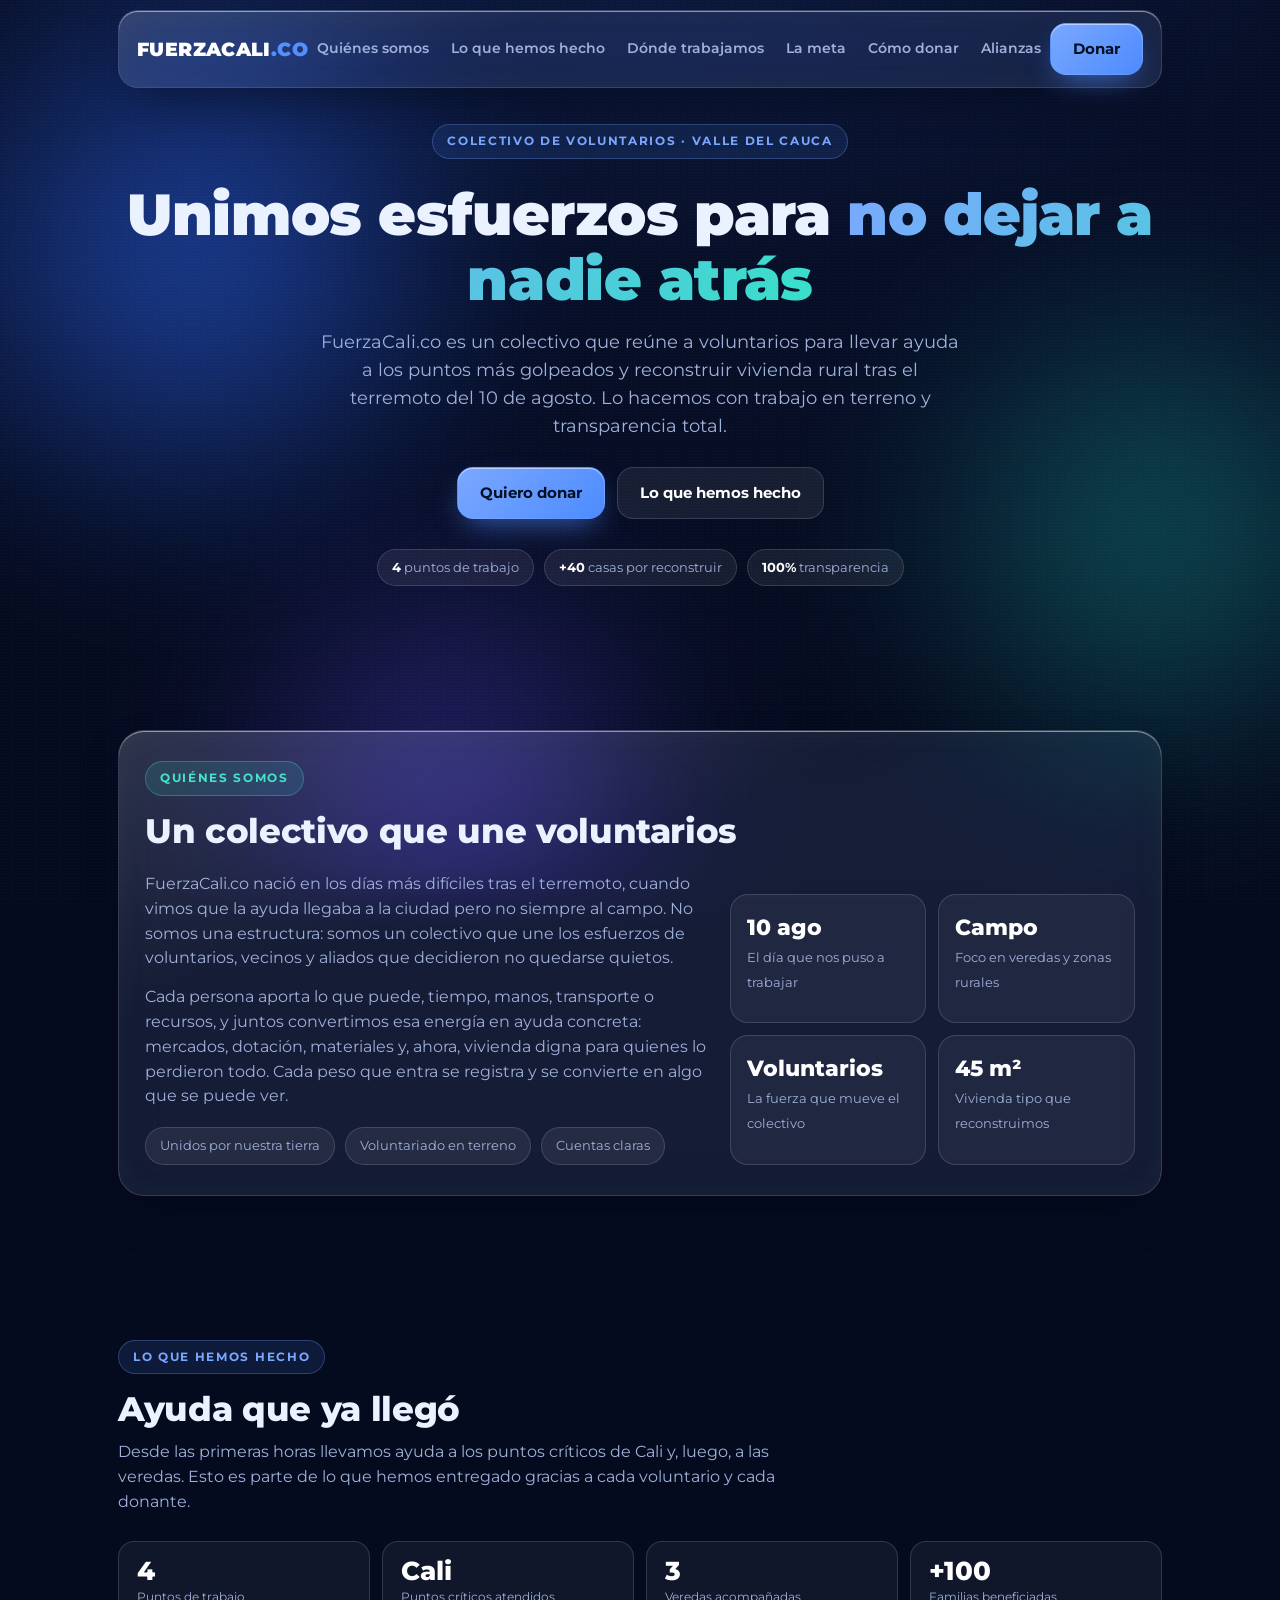
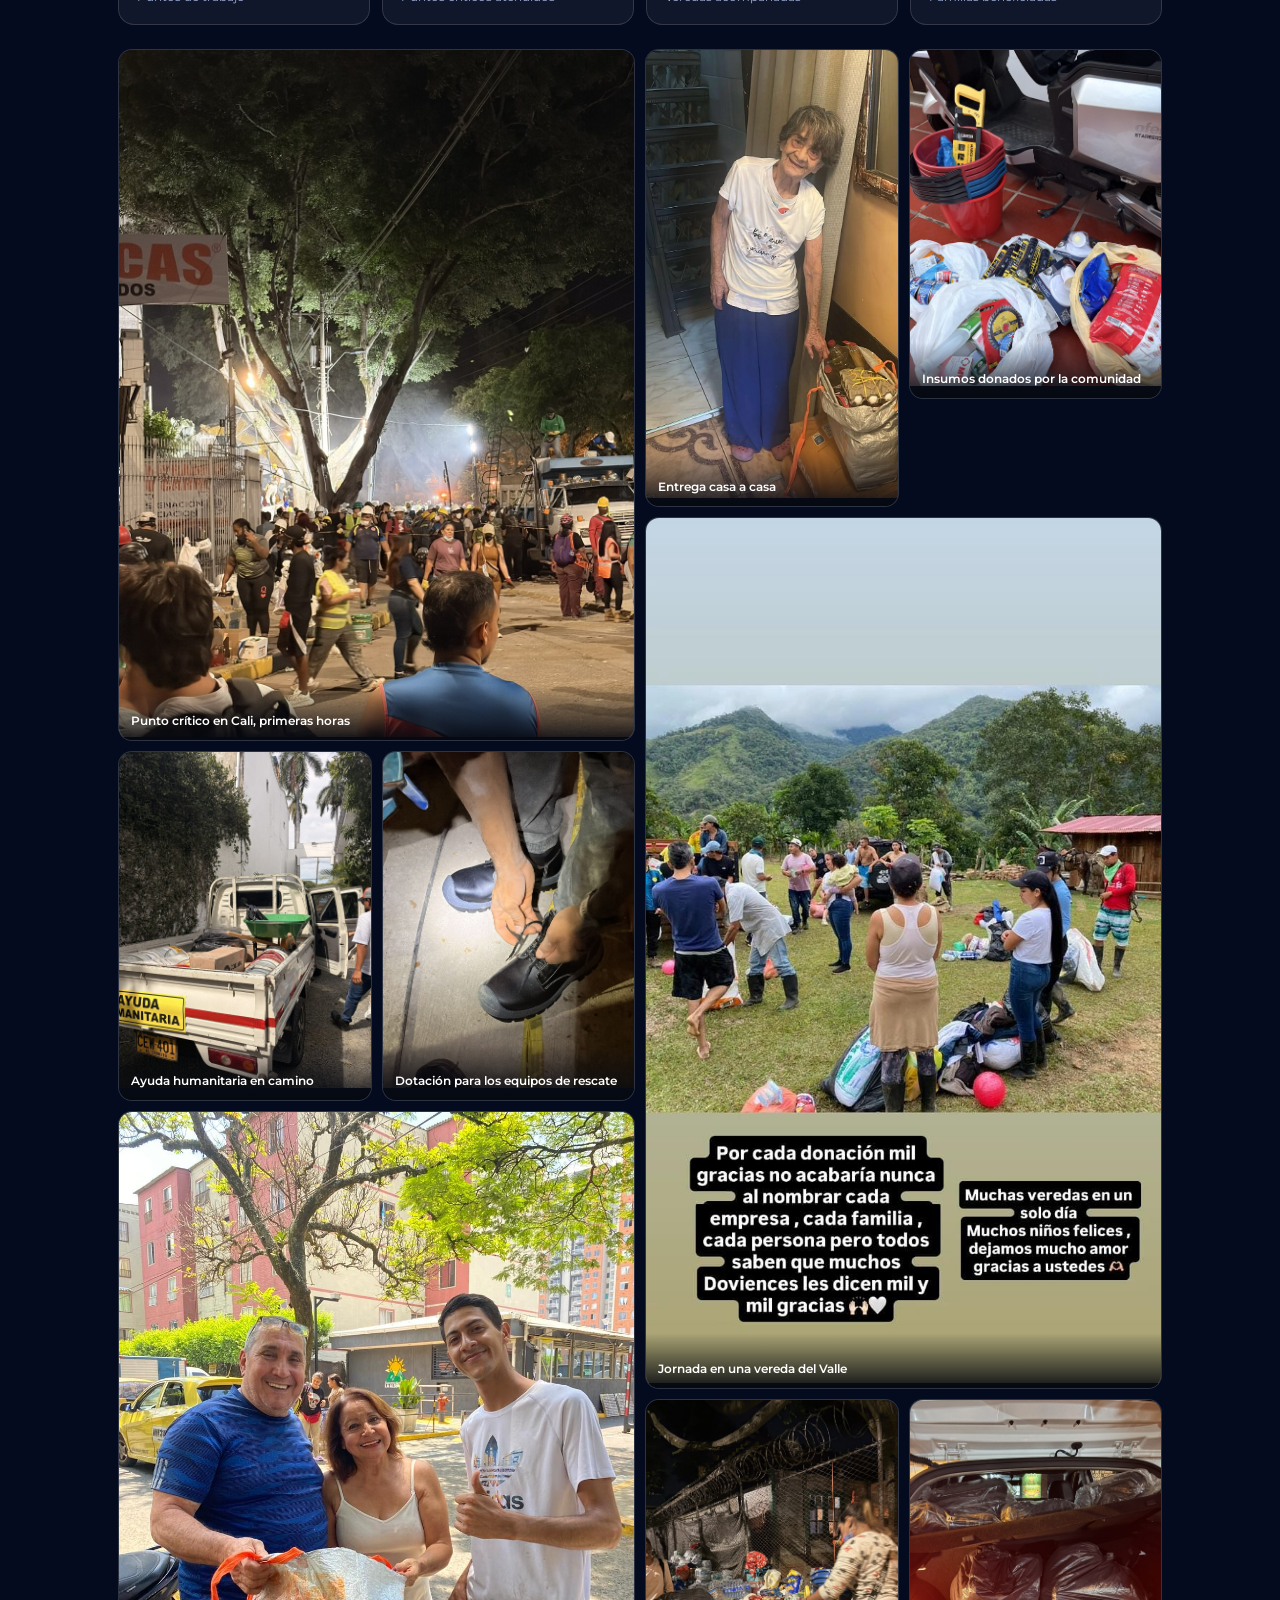
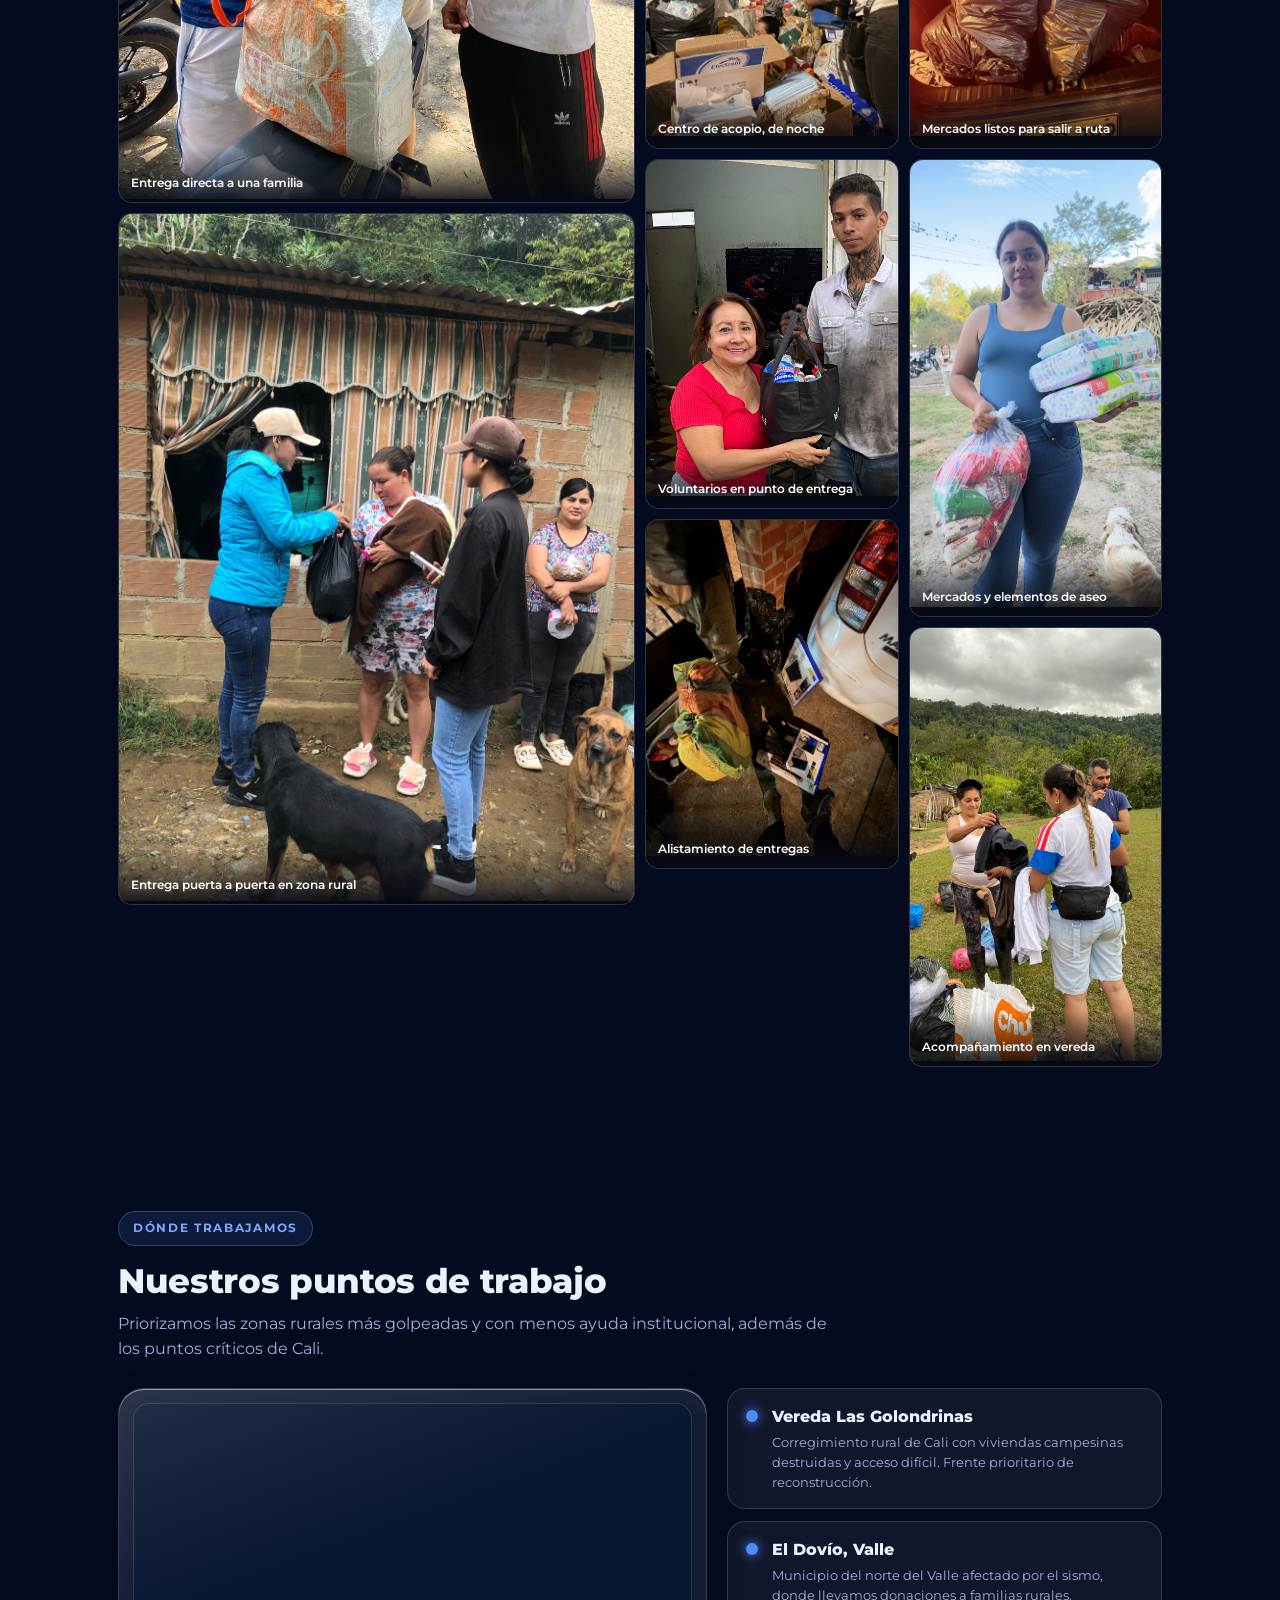
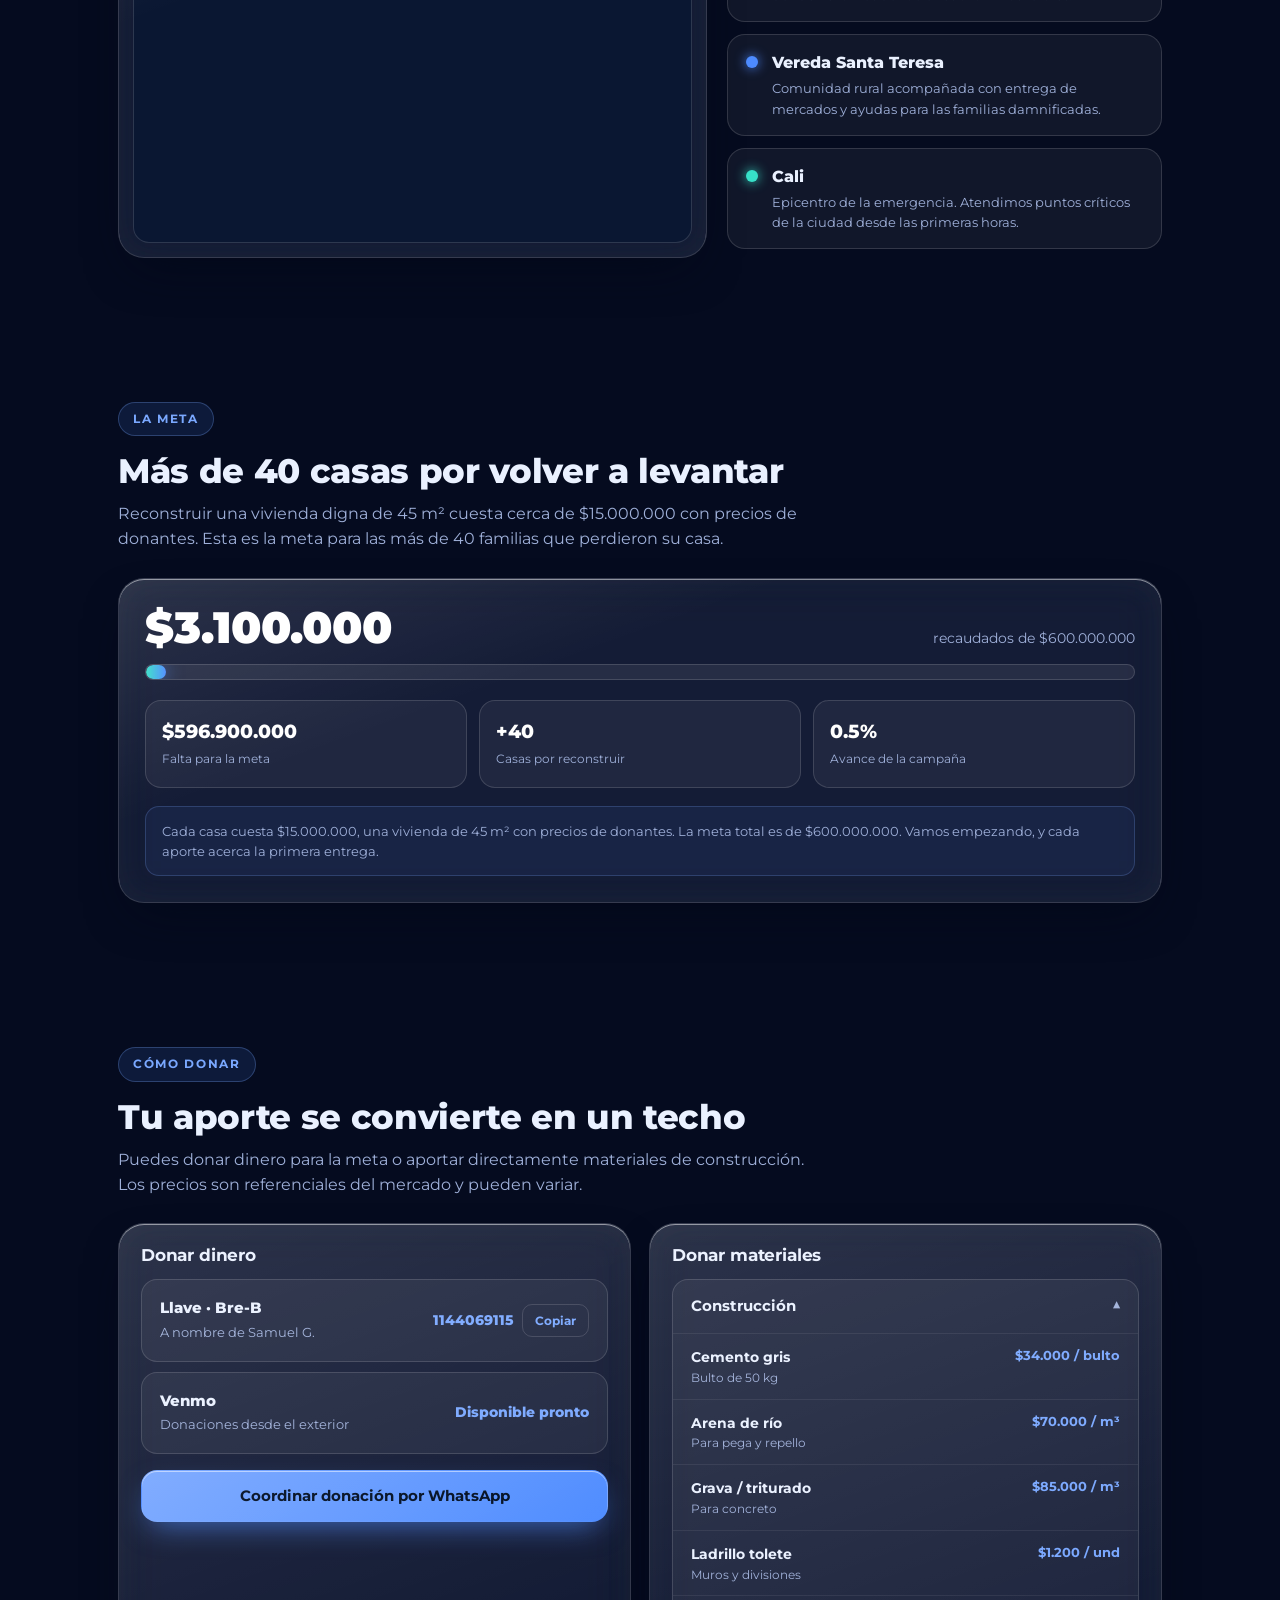
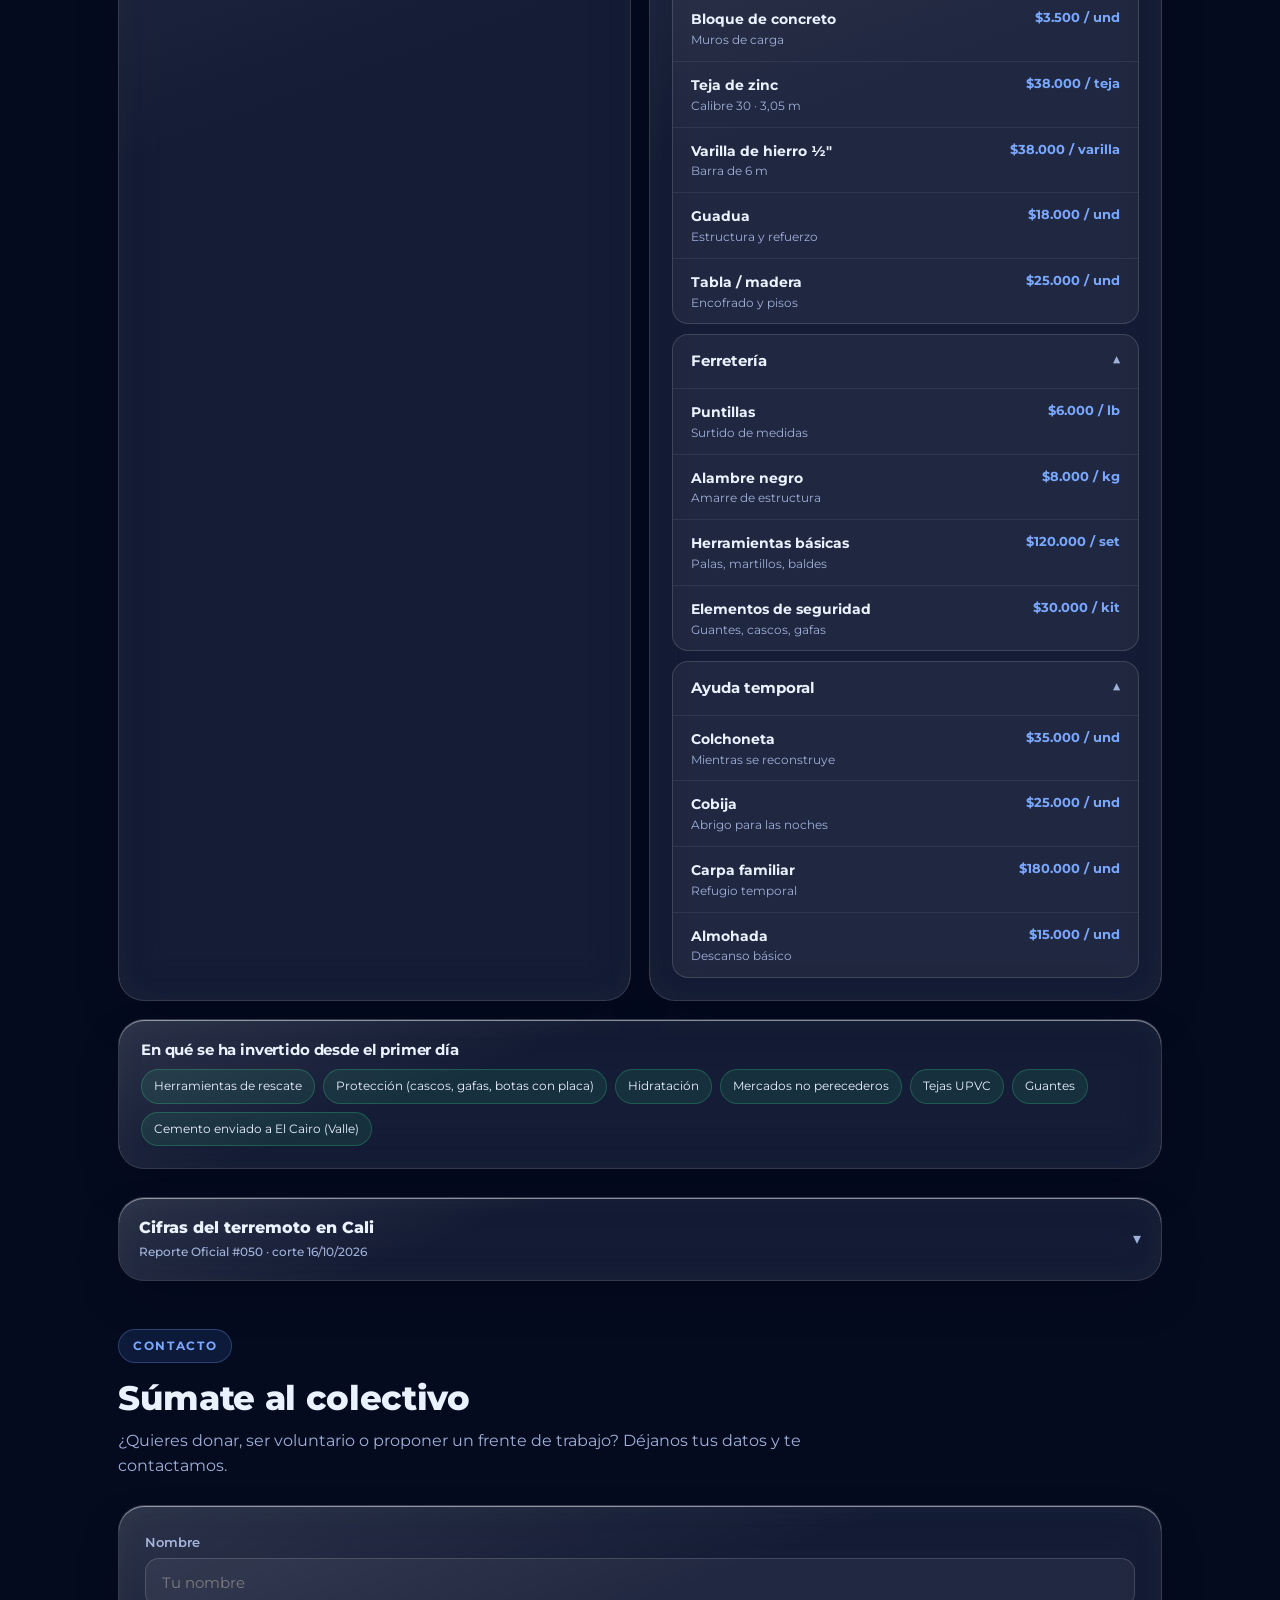
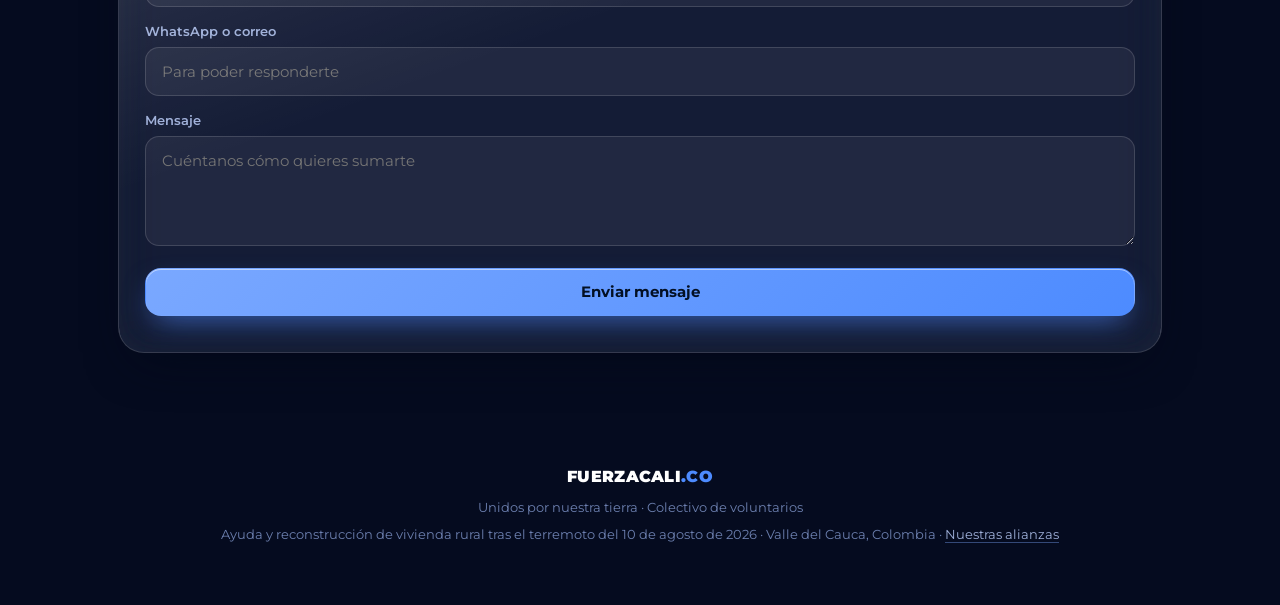
==== commit f1ec41b5: "Actualizar cifras al reporte oficial #050, favicon Cristo Rey, espaciado y +100 familias beneficiada" ====
--- a/index.html
+++ b/index.html
@@ -2,6 +2,10 @@
 <html lang="es">
 <head>
 <meta charset="UTF-8" />
+<link rel="icon" href="/favicon.ico" sizes="any" />
+<link rel="icon" type="image/png" sizes="32x32" href="/favicon-32.png" />
+<link rel="icon" type="image/png" sizes="192x192" href="/favicon-192.png" />
+<link rel="apple-touch-icon" href="/apple-touch-icon.png" />
 <meta name="viewport" content="width=device-width, initial-scale=1.0" />
 <title>FuerzaCali.co · Un colectivo que une esfuerzos de voluntarios</title>
 <meta name="description" content="FuerzaCali.co es un colectivo que une esfuerzos de voluntarios para llevar ayuda y reconstruir vivienda rural en el Valle del Cauca tras el terremoto del 10 de agosto. Conoce lo que hemos hecho, dónde trabajamos y cómo donar." />
@@ -179,6 +183,9 @@
 .cifra b{display:block;font-size:22px;font-weight:800;color:#fff}
 .cifra.alert b{color:var(--alert)} .cifra.ok b{color:var(--ok)}
 .cifra span{font-size:11.5px;color:var(--muted)}
+#donar{padding-bottom:28px}
+#cifras{padding:0 0 12px}
+#contacto{padding-top:36px}
 .cifras-fuente{font-size:11.5px;color:var(--faint);margin-top:14px;line-height:1.5}
 
 .form-card{padding:26px}
@@ -300,7 +307,7 @@
       <div class="sfig"><b>4</b><span>Puntos de trabajo</span></div>
       <div class="sfig"><b>Cali</b><span>Puntos críticos atendidos</span></div>
       <div class="sfig"><b>3</b><span>Veredas acompañadas</span></div>
-      <div class="sfig"><b>+40</b><span>Casas por reconstruir</span></div>
+      <div class="sfig"><b>+100</b><span>Familias beneficiadas</span></div>
     </div>
     <div class="collage" id="gallery">
       <figure class="gitem feat"><img class="gimg" src="fotos/accion-01.jpg" loading="lazy" alt="Punto crítico en Cali en las primeras horas"><figcaption>Punto crítico en Cali, primeras horas</figcaption></figure>
@@ -430,24 +437,28 @@
   </section>
 
   <!-- CIFRAS -->
-  <section id="cifras" style="padding-top:20px">
+  <section id="cifras">
     <details class="cifras glass">
       <summary>
-        <span>Cifras del terremoto en Cali<small>Reporte Oficial #027 · corte 27/08/2026</small></span>
+        <span>Cifras del terremoto en Cali<small>Reporte Oficial #050 · corte 16/10/2026</small></span>
         <span class="chev">▾</span>
       </summary>
       <div class="cifras-body">
         <div class="cifras-grid">
-          <div class="cifra alert"><b>154</b><span>Fallecidos</span></div>
-          <div class="cifra alert"><b>21</b><span>Reportes de desaparecidos</span></div>
-          <div class="cifra"><b>154</b><span>Cuerpos entregados a familias</span></div>
-          <div class="cifra"><b>148</b><span>Heridos en atención en salud</span></div>
-          <div class="cifra"><b>460</b><span>Personas en alojamientos temporales</span></div>
-          <div class="cifra"><b>35.280</b><span>Familias caracterizadas (RUFE)</span></div>
-          <div class="cifra"><b>1.216</b><span>Edificaciones con visita detallada</span></div>
-          <div class="cifra"><b>53.573 t</b><span>Escombros removidos</span></div>
+          <div class="cifra alert"><b>45.138</b><span>Familias reportadas como damnificadas (RUD)</span></div>
+          <div class="cifra"><b>139</b><span>Personas en alojamientos temporales</span></div>
+          <div class="cifra"><b>9.025</b><span>Familias atendidas con apoyo económico</span></div>
+          <div class="cifra"><b>682,4 t</b><span>Ayudas alimentarias entregadas</span></div>
+          <div class="cifra"><b>16</b><span>Familias con materiales de construcción</span></div>
+          <div class="cifra"><b>6.043</b><span>Edificaciones caracterizadas</span></div>
+          <div class="cifra alert"><b>1.651</b><span>Sticker rojo (inseguro)</span></div>
+          <div class="cifra"><b>2.288</b><span>Sticker amarillo (uso restringido)</span></div>
+          <div class="cifra"><b>2.104</b><span>Sticker verde (sin restricción)</span></div>
+          <div class="cifra"><b>69</b><span>Edificaciones con concepto de demolición aprobado</span></div>
+          <div class="cifra"><b>5</b><span>Edificaciones demolidas</span></div>
+          <div class="cifra"><b>1.516</b><span>Heridos atendidos en la red hospitalaria</span></div>
         </div>
-        <p class="cifras-fuente">Fuente: Reporte Oficial #027 · Alcaldía de Santiago de Cali · corte 27 de agosto de 2026, 2:00 p. m. Medicina Legal confirmó la entrega de la totalidad de los cuerpos de las víctimas. Las cifras se actualizan conforme avanza la verificación oficial.</p>
+        <p class="cifras-fuente">Fuente: Reporte Oficial #050 · Alcaldía de Santiago de Cali · corte 16 de octubre de 2026, 3:00 p. m. Desde la fase 2 de atención el reporte usa una nueva metodología (infraestructura, atención humanitaria y hospitalaria), por eso algunos indicadores anteriores ya no se publican. Hospitalizados actuales: 4, en UCI: 1. Las cifras se actualizan conforme avanza la verificación oficial.</p>
       </div>
     </details>
   </section>
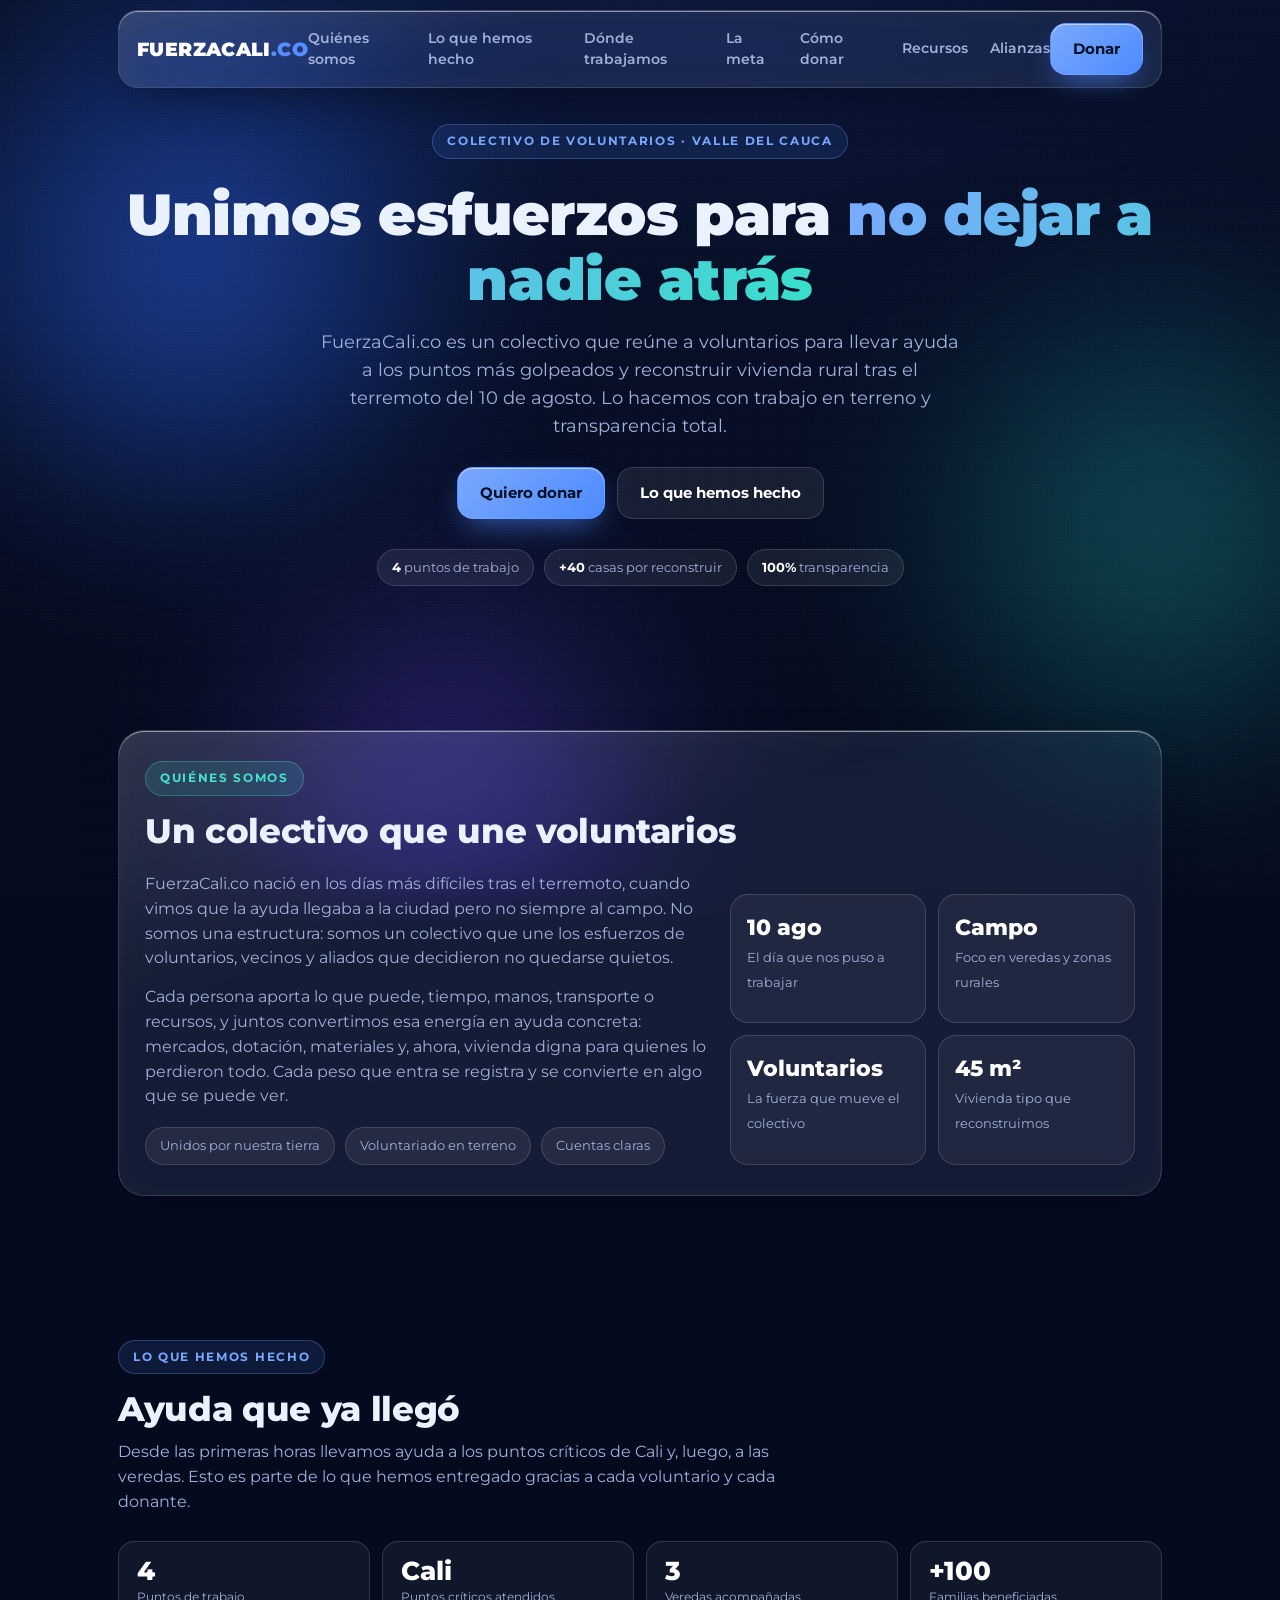
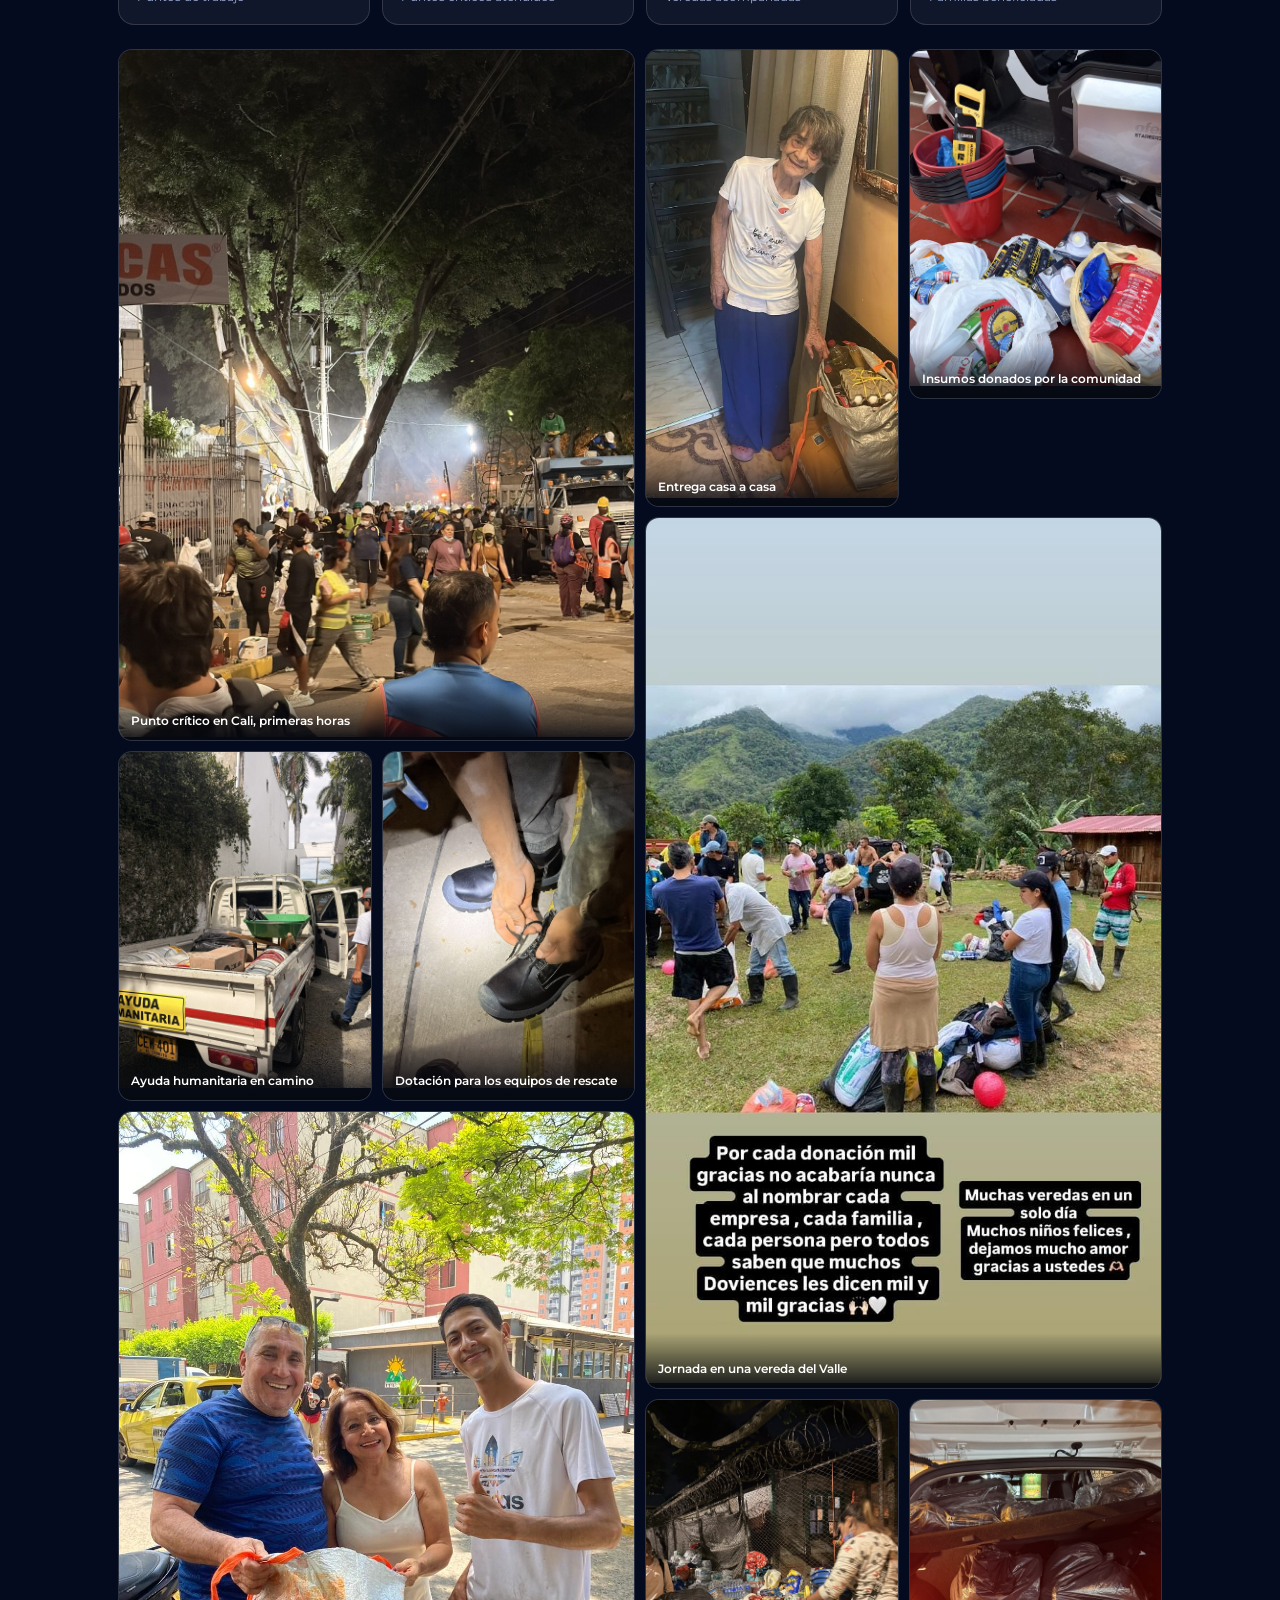
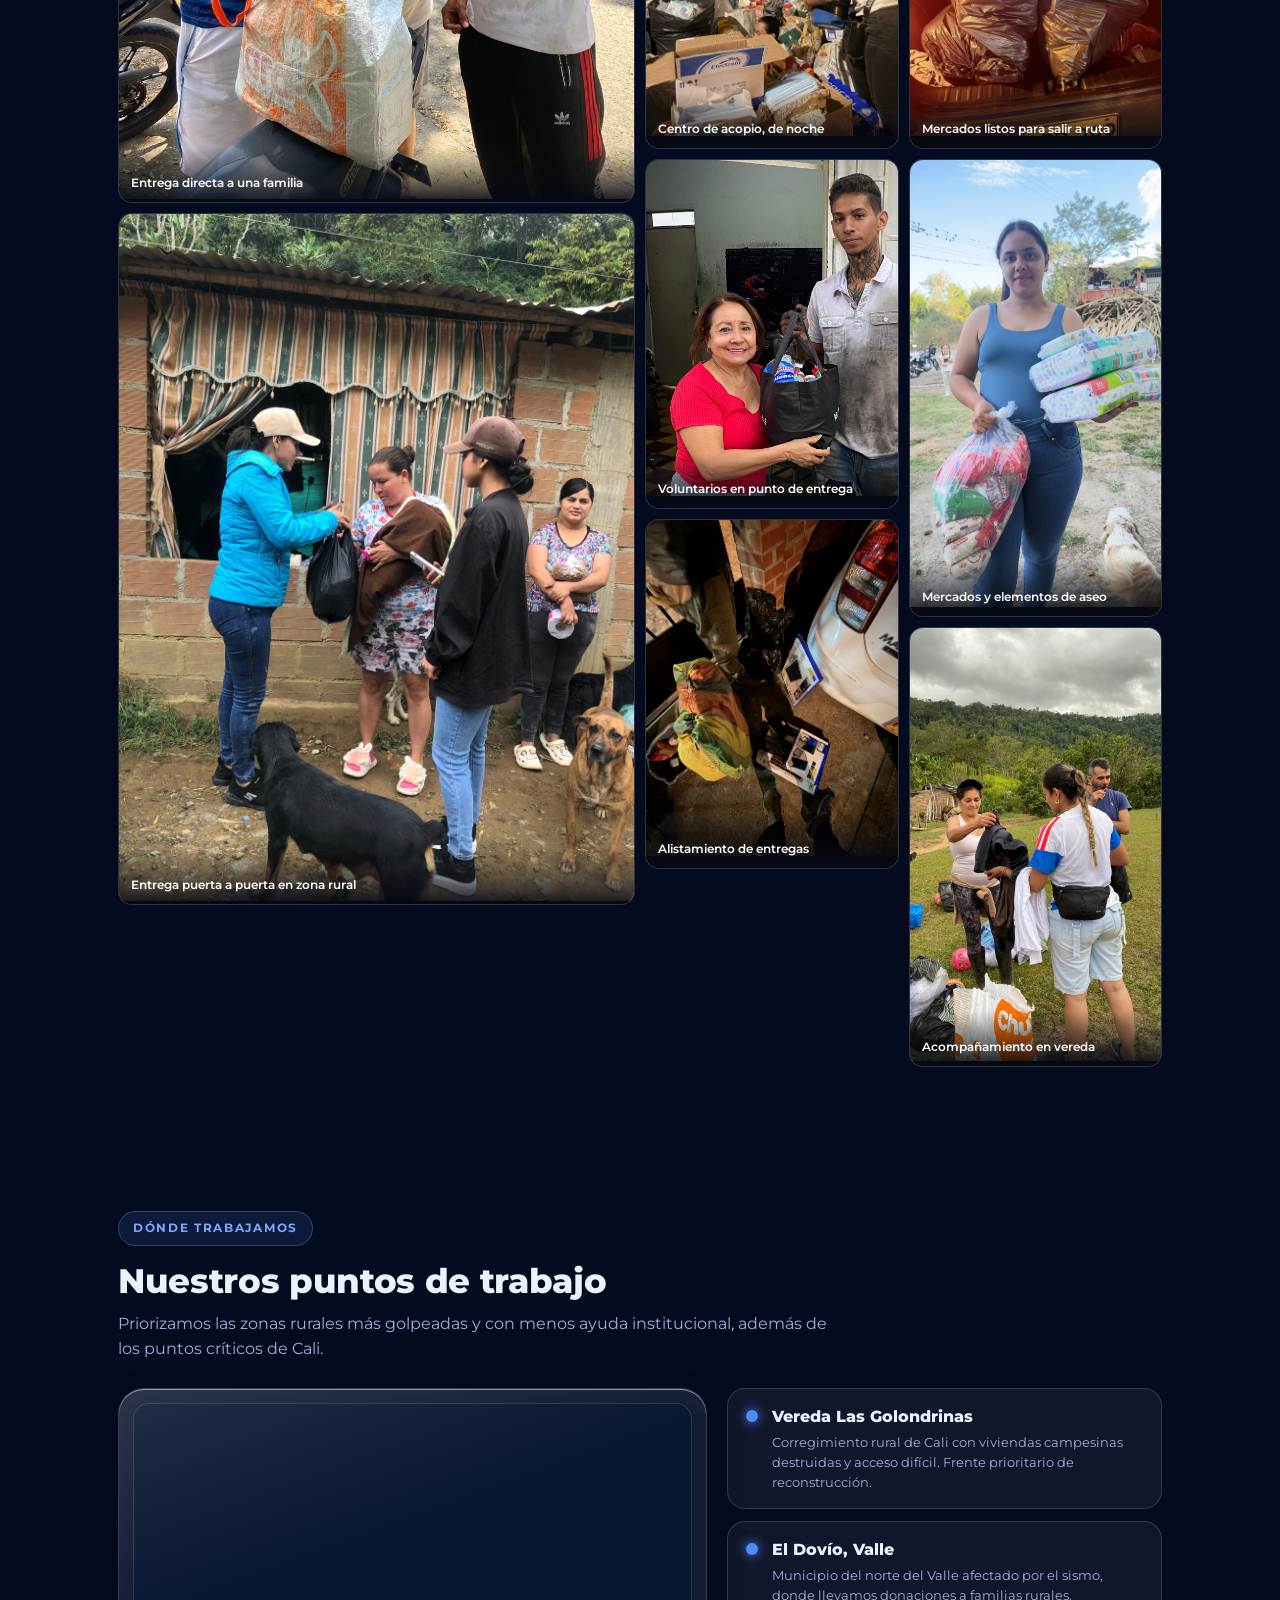
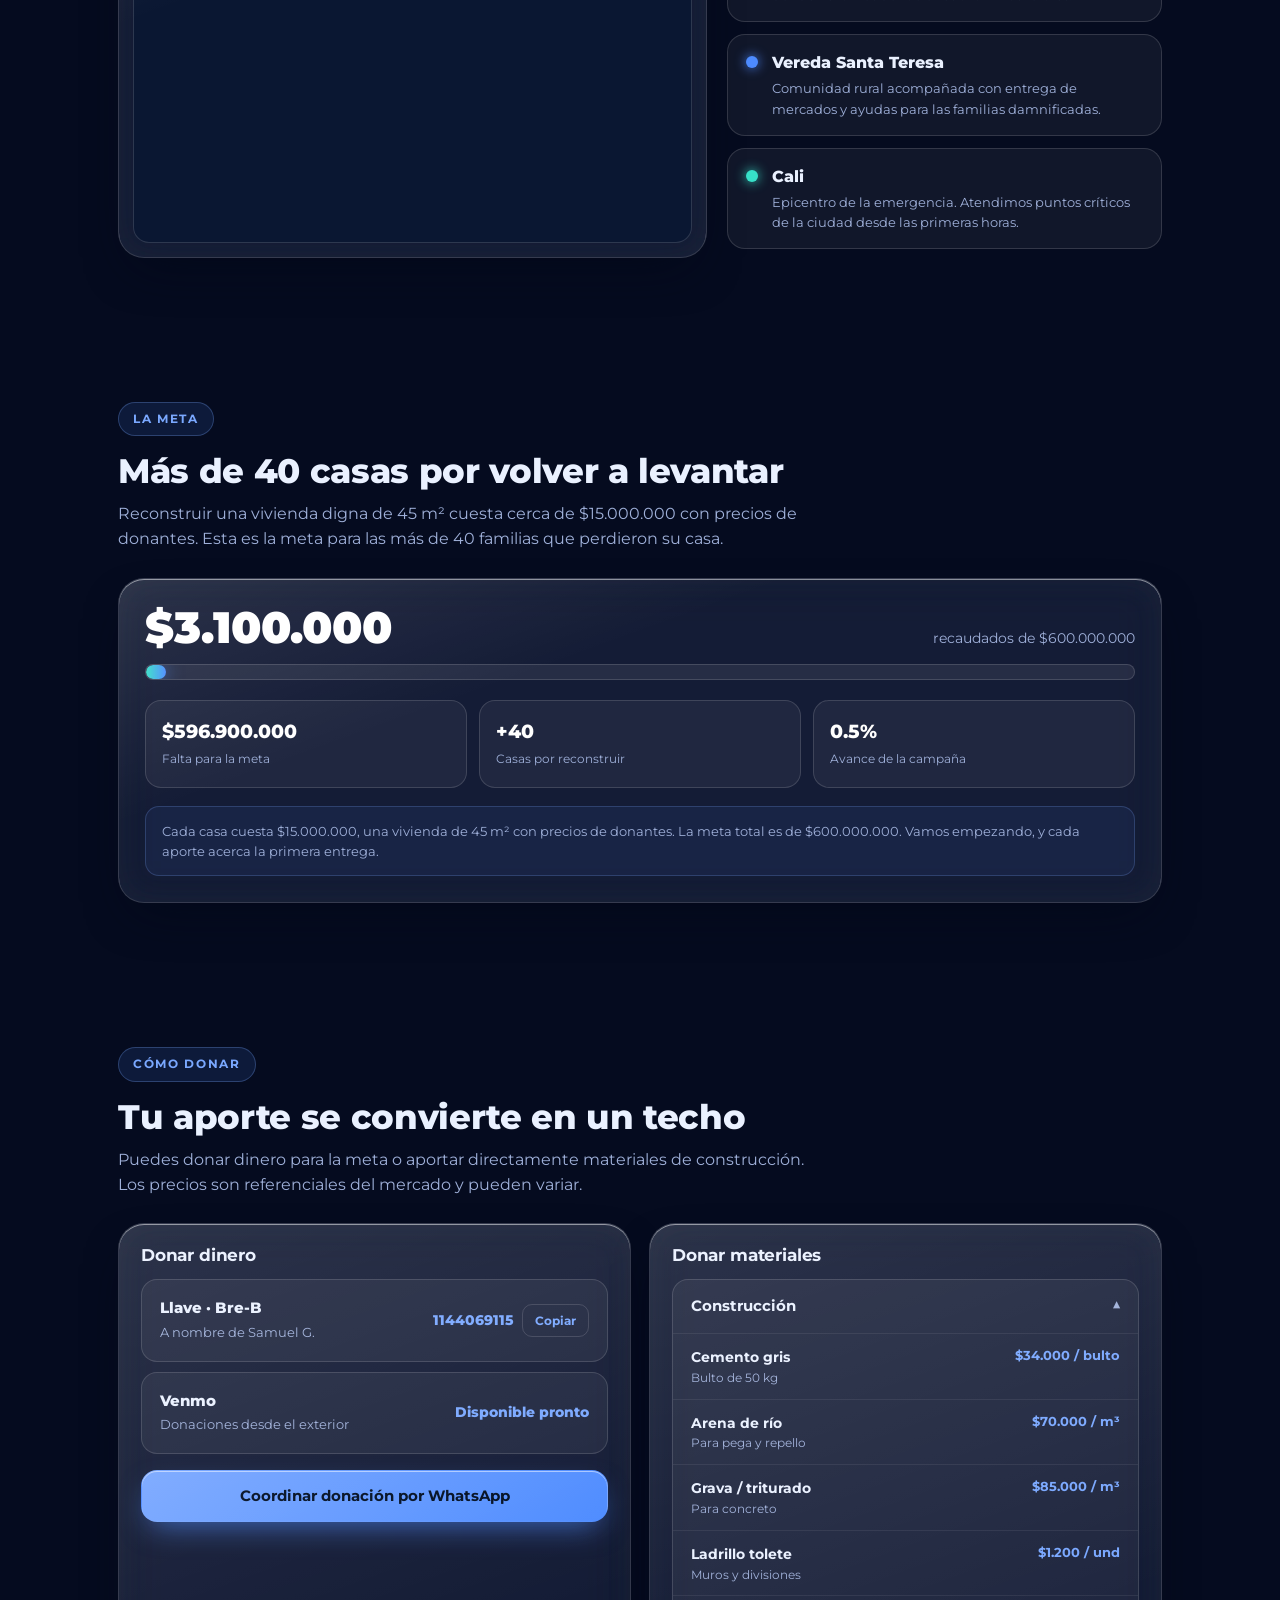
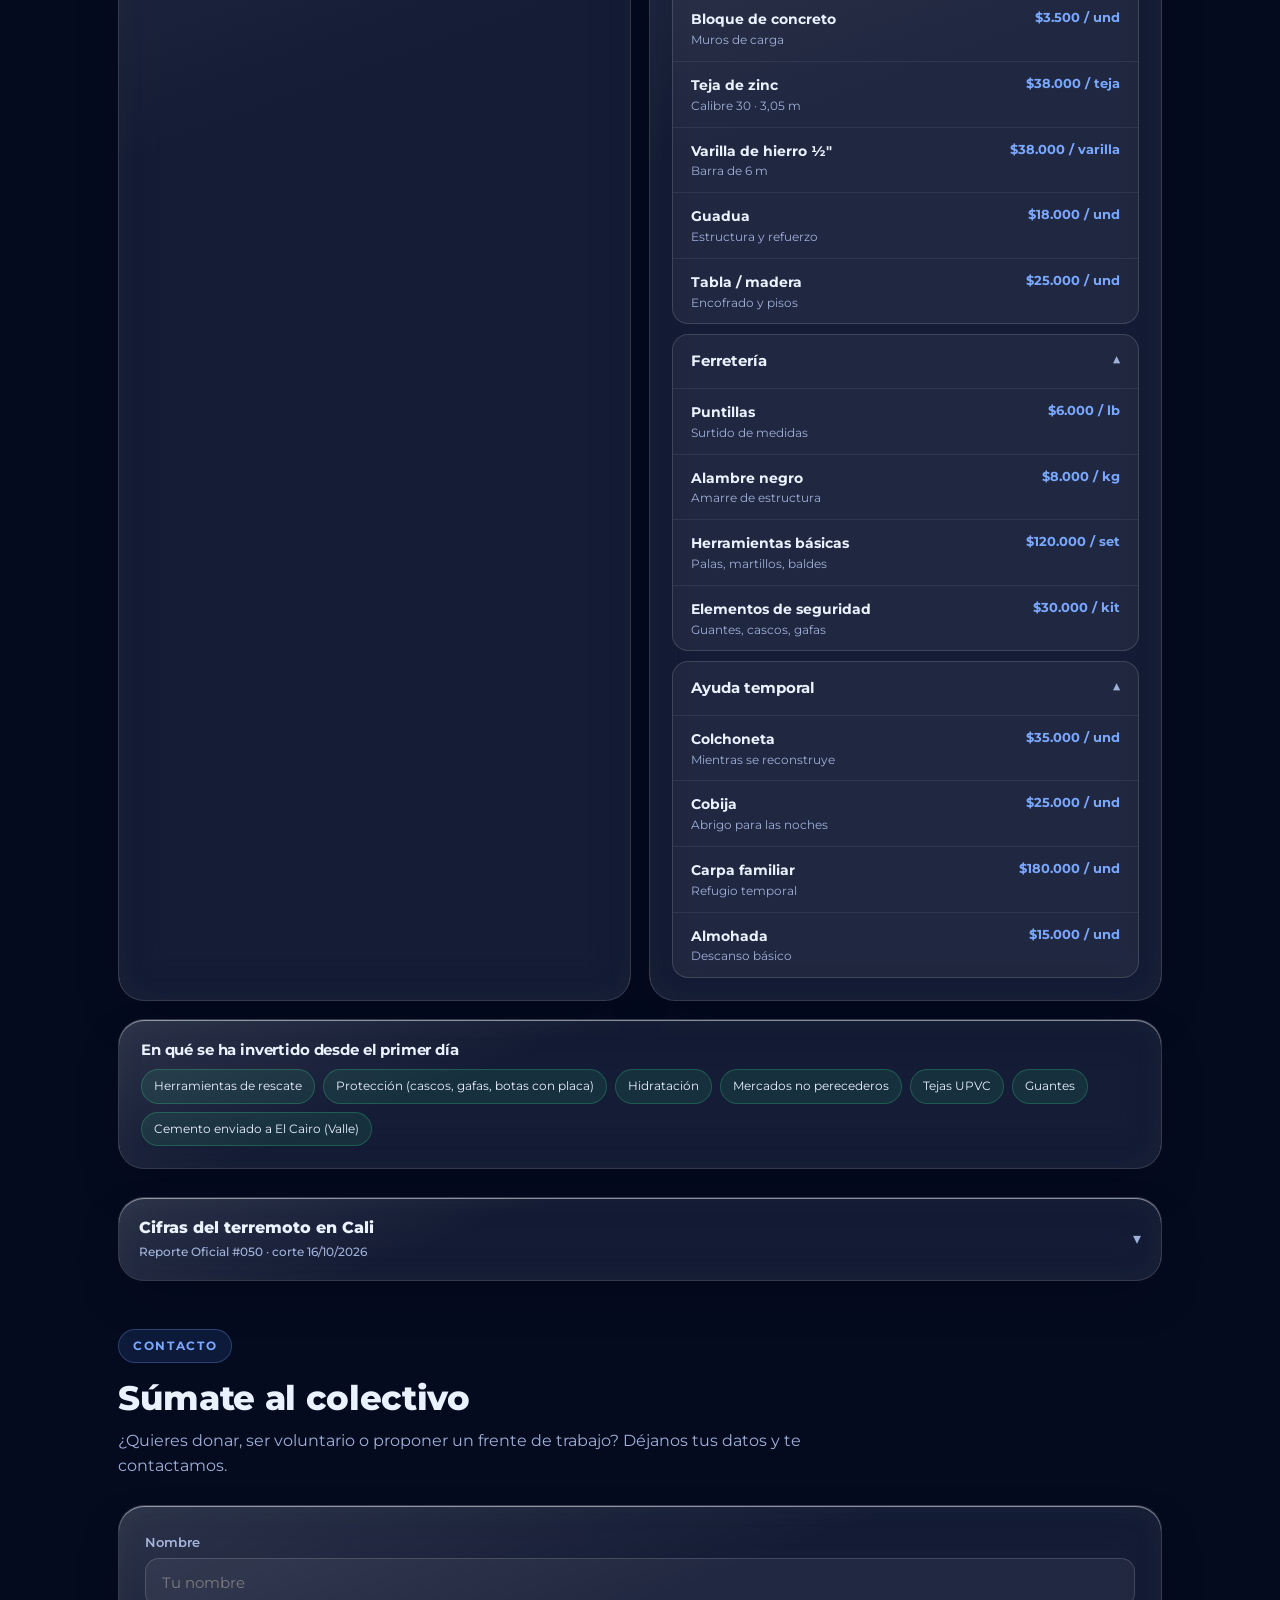
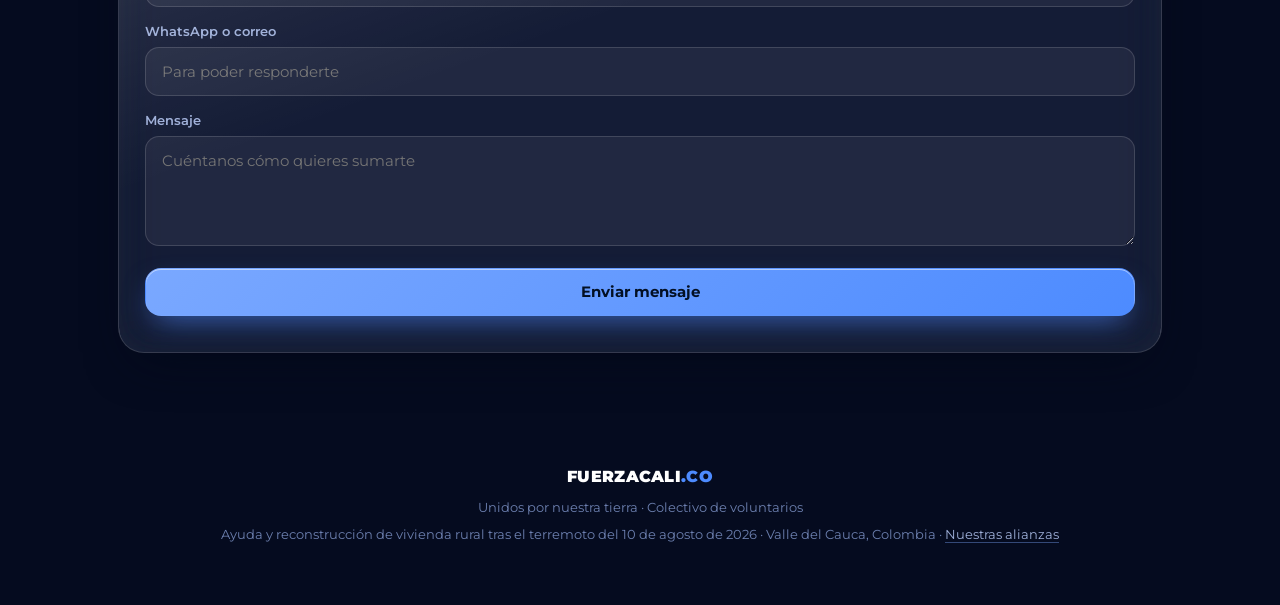
==== commit 564e6774: "Nueva seccion Recursos tipo fanzine; primer post guia 19N" ====
--- a/index.html
+++ b/index.html
@@ -233,6 +233,7 @@
         <a href="#zonas">Dónde trabajamos</a>
         <a href="#meta">La meta</a>
         <a href="#donar">Cómo donar</a>
+        <a href="recursos.html">Recursos</a>
         <a href="alianzas.html">Alianzas</a>
       </nav>
       <a href="#donar" class="btn btn-primary nav-cta">Donar</a>
@@ -245,6 +246,7 @@
         <a href="#zonas">Dónde trabajamos</a>
         <a href="#meta">La meta</a>
         <a href="#donar">Cómo donar</a>
+        <a href="recursos.html">Recursos</a>
         <a href="alianzas.html">Alianzas</a>
         <a href="#contacto">Contacto</a>
       </div>
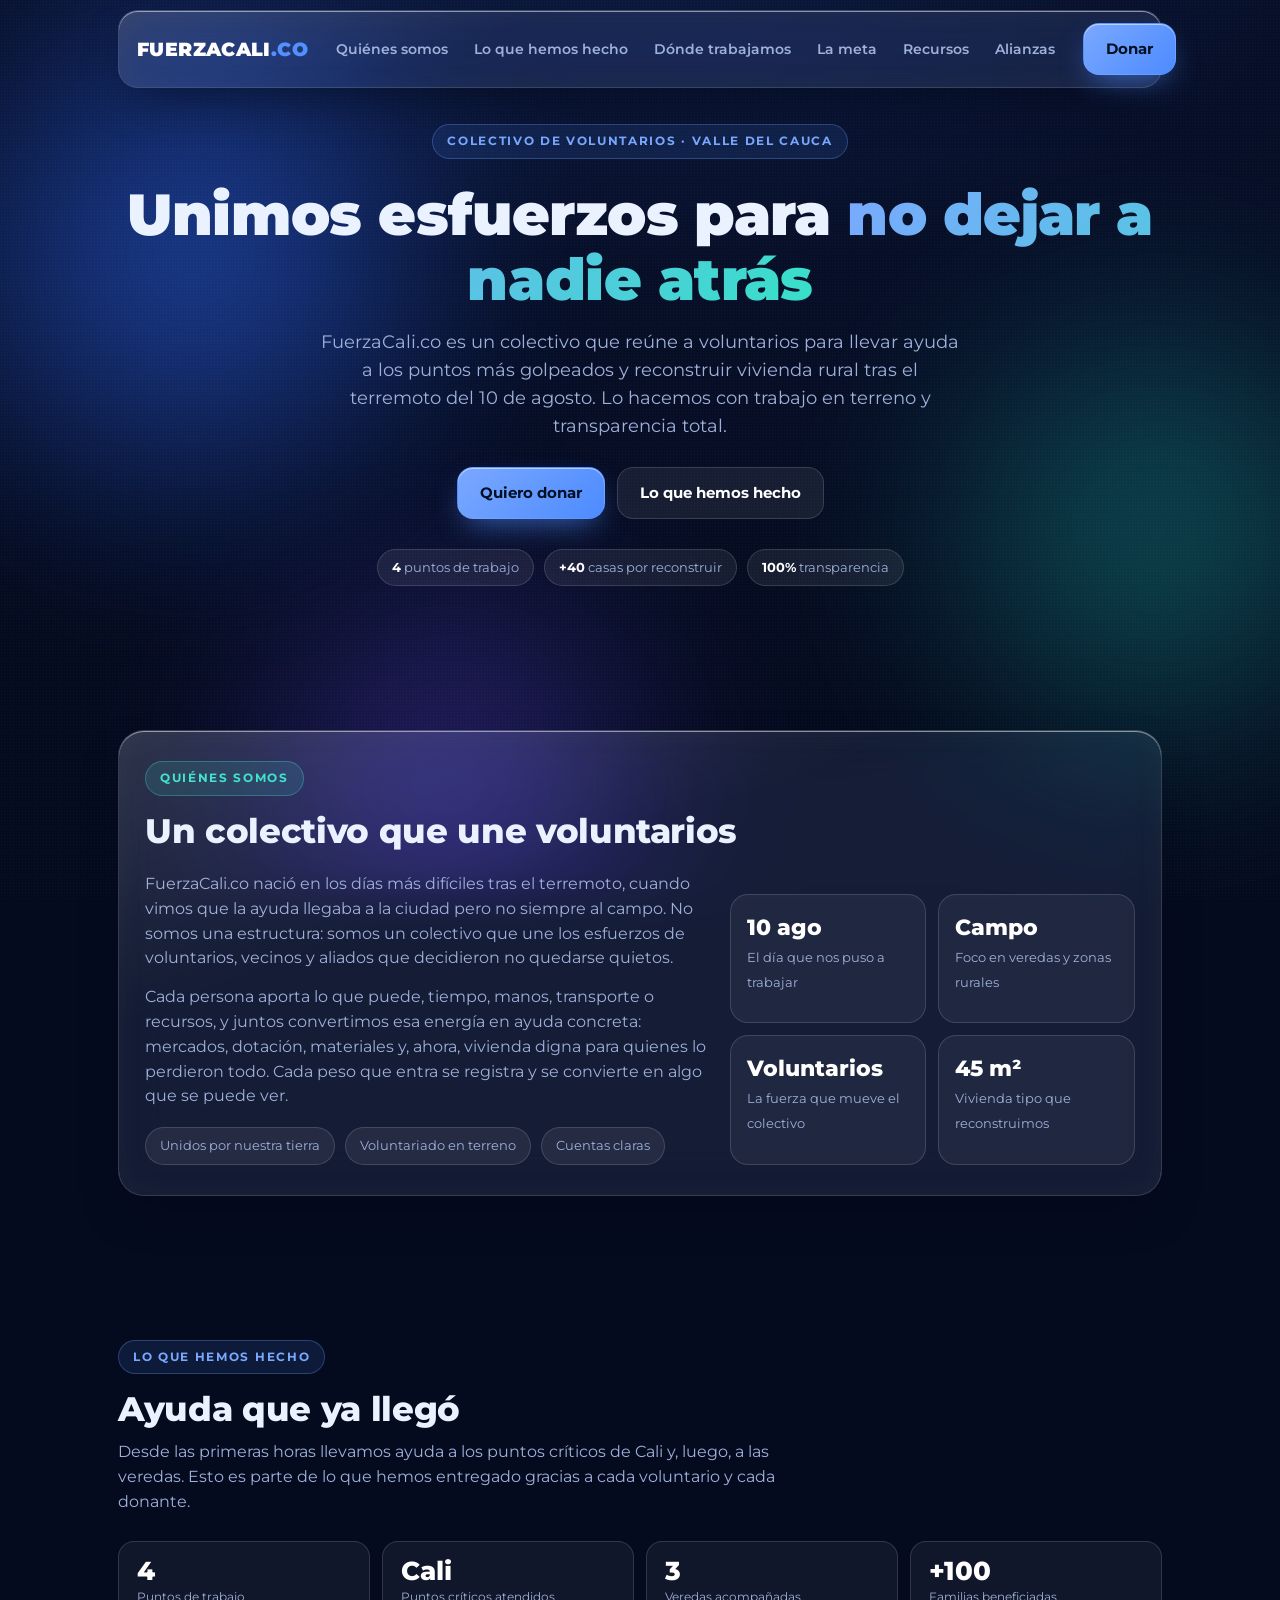
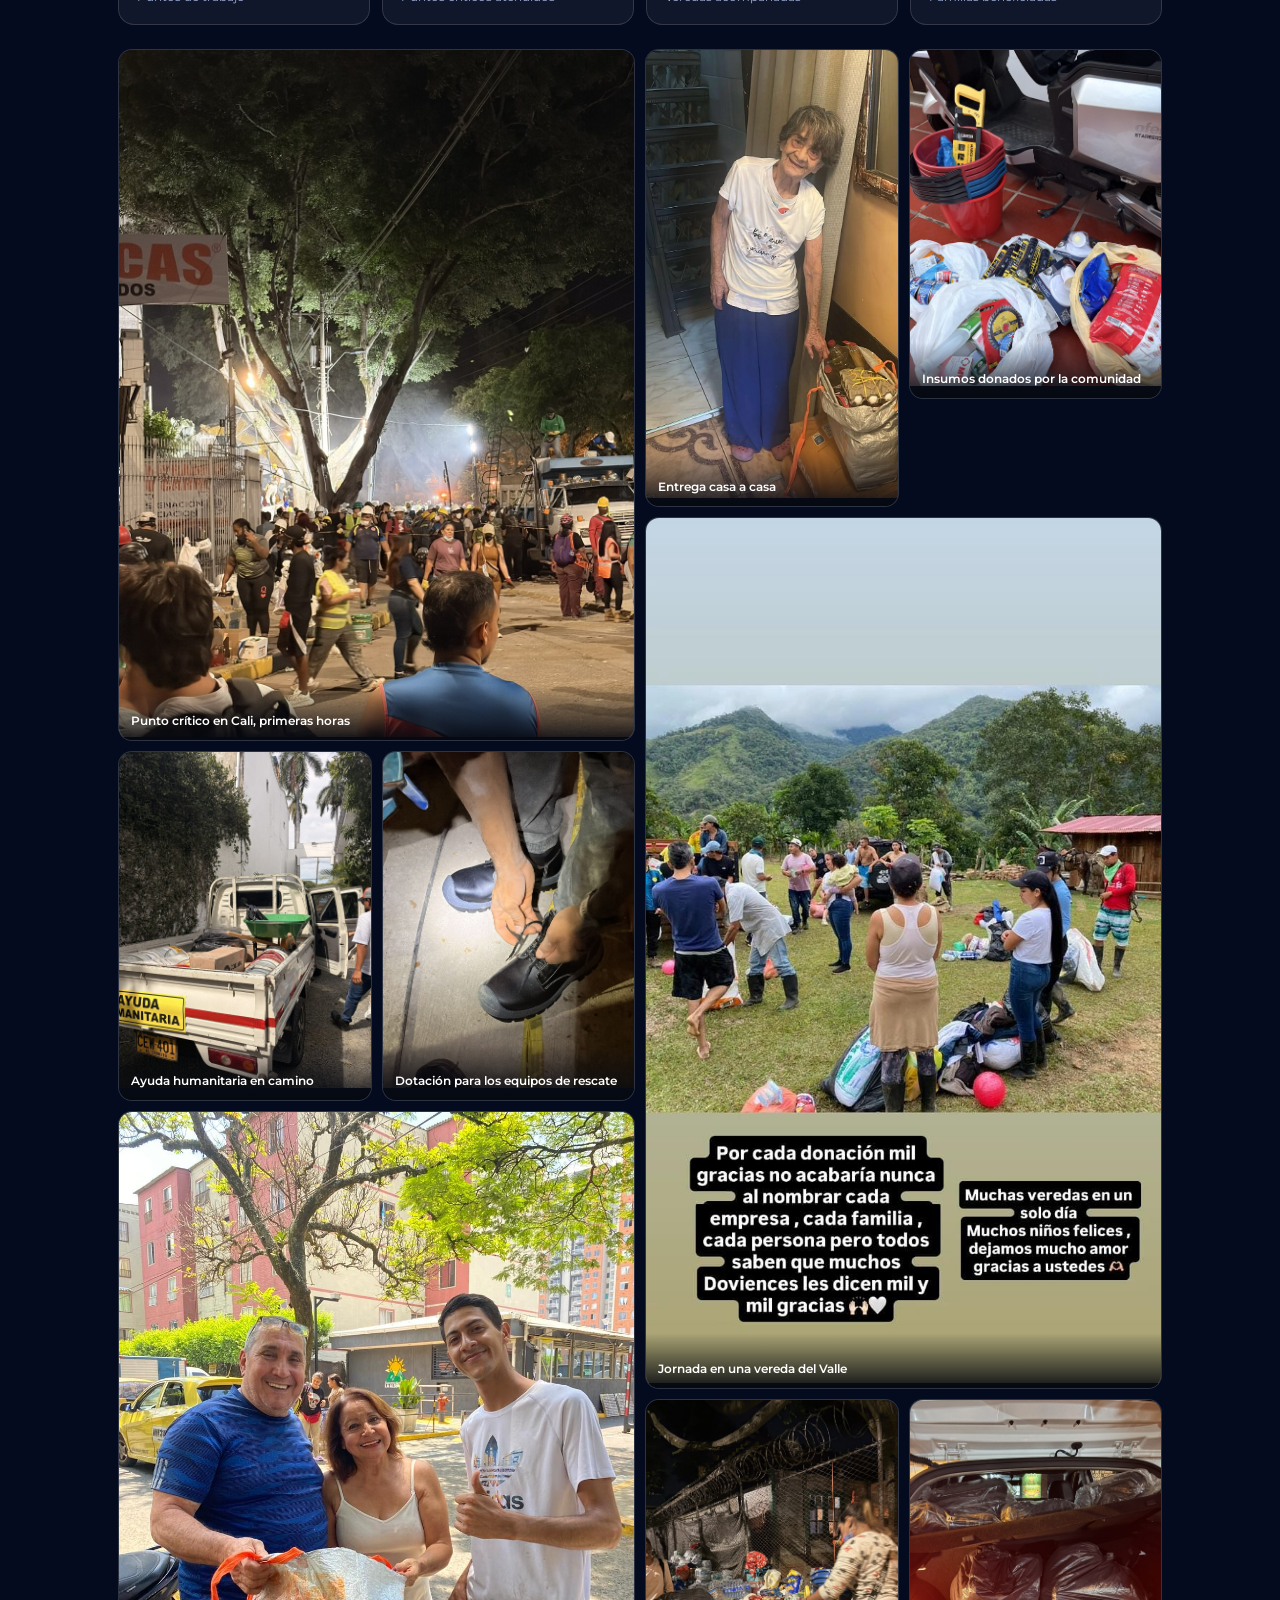
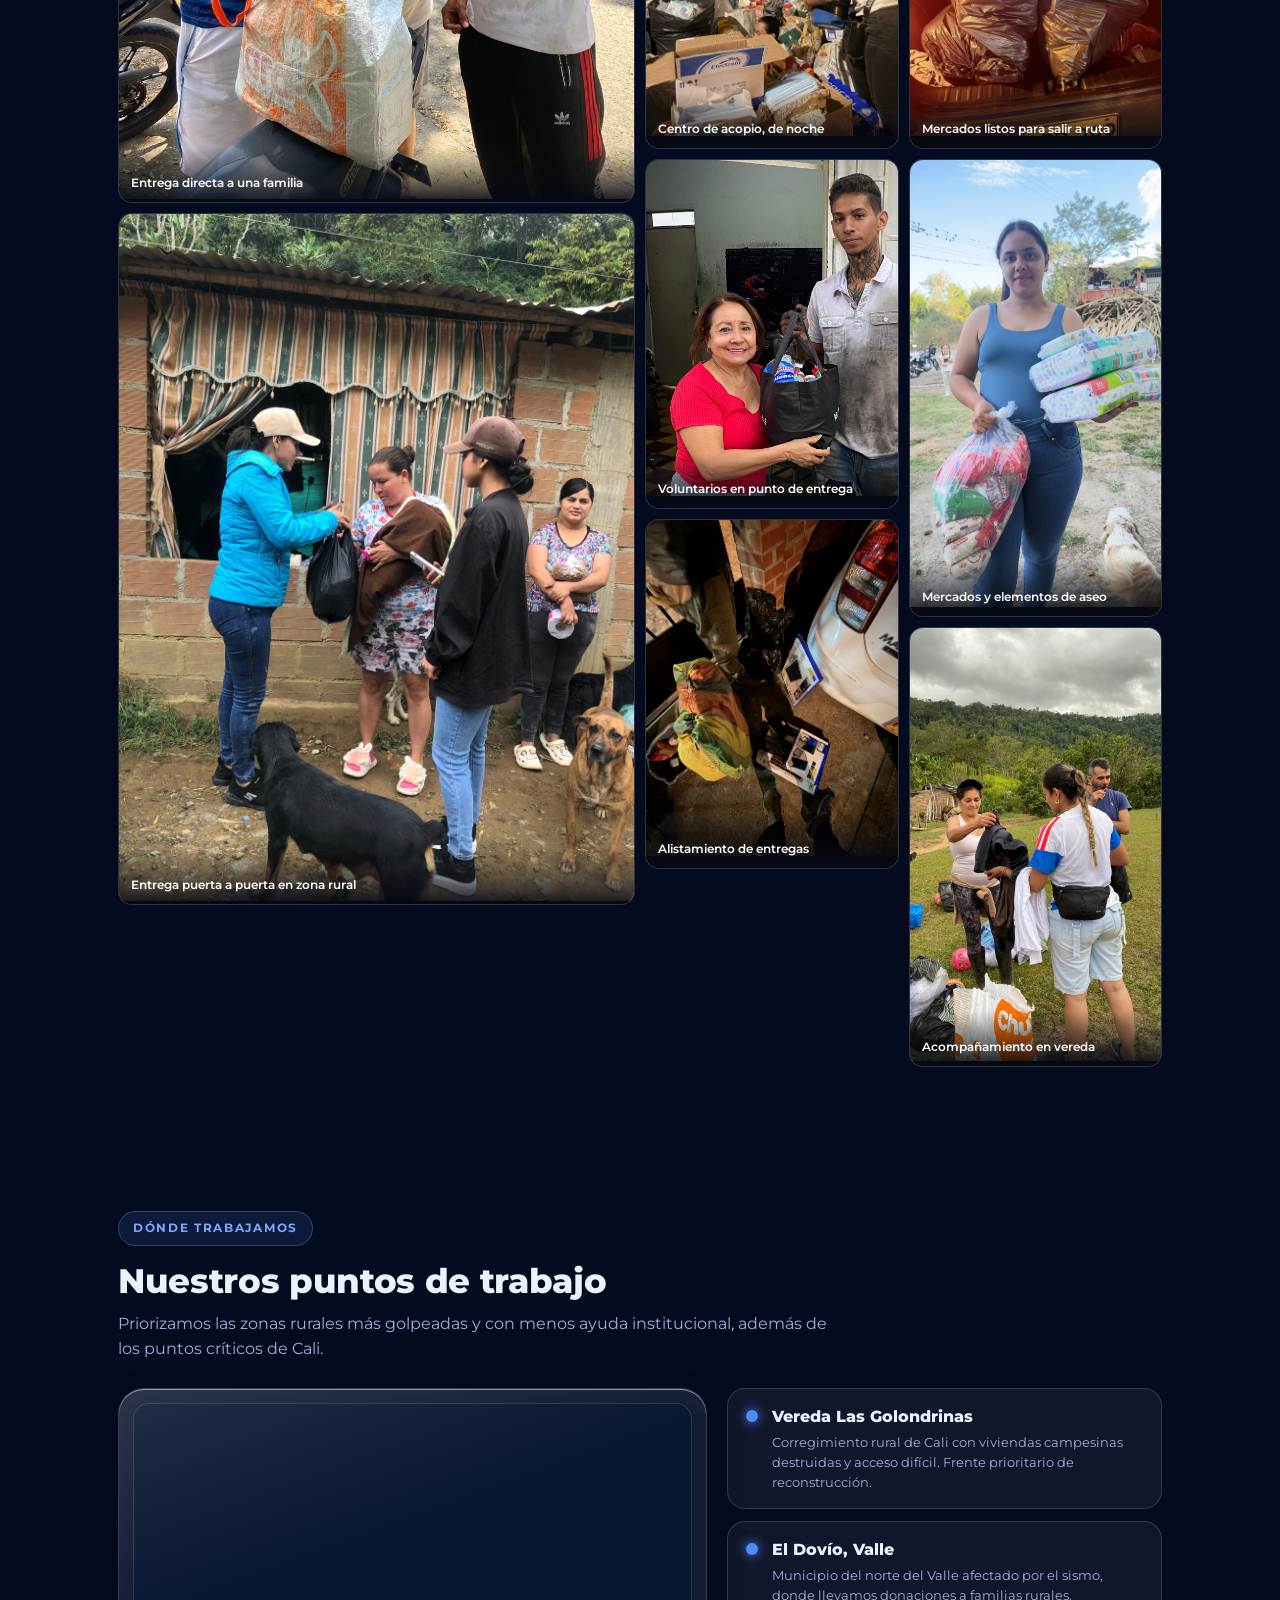
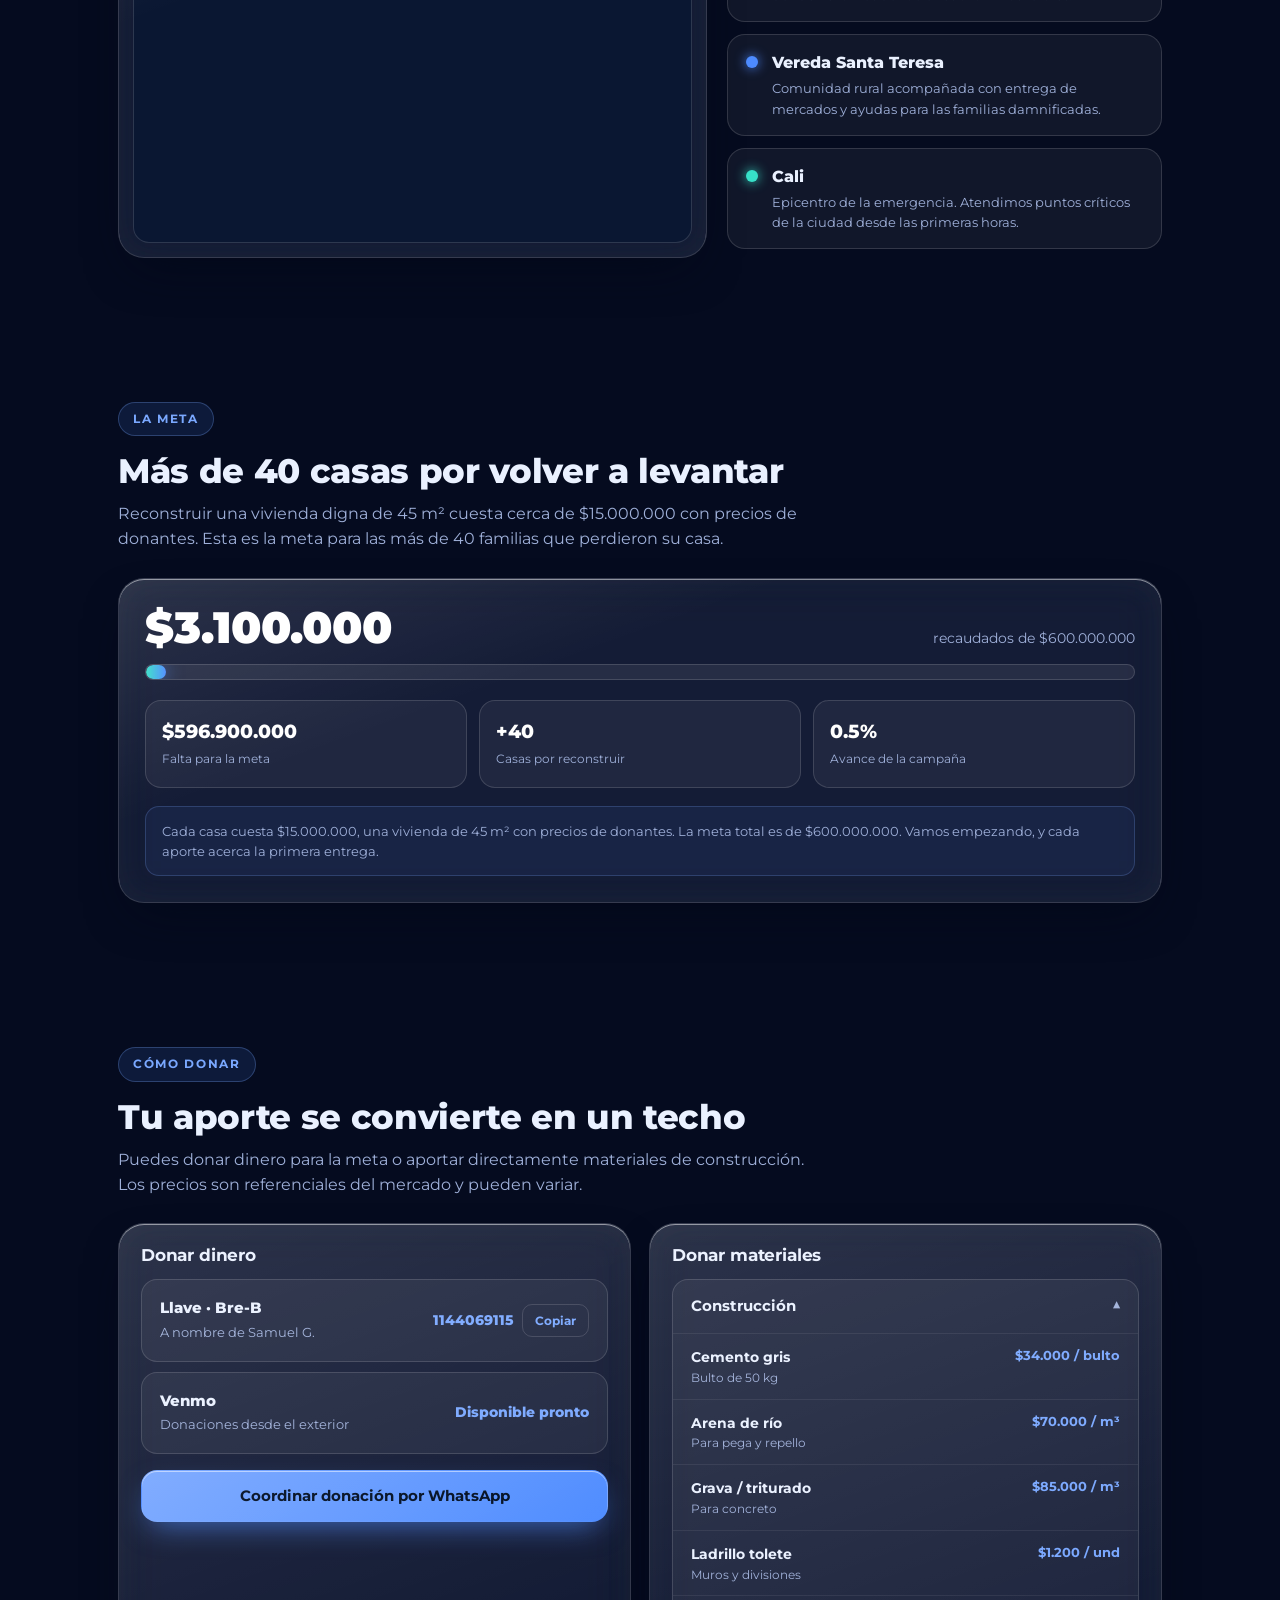
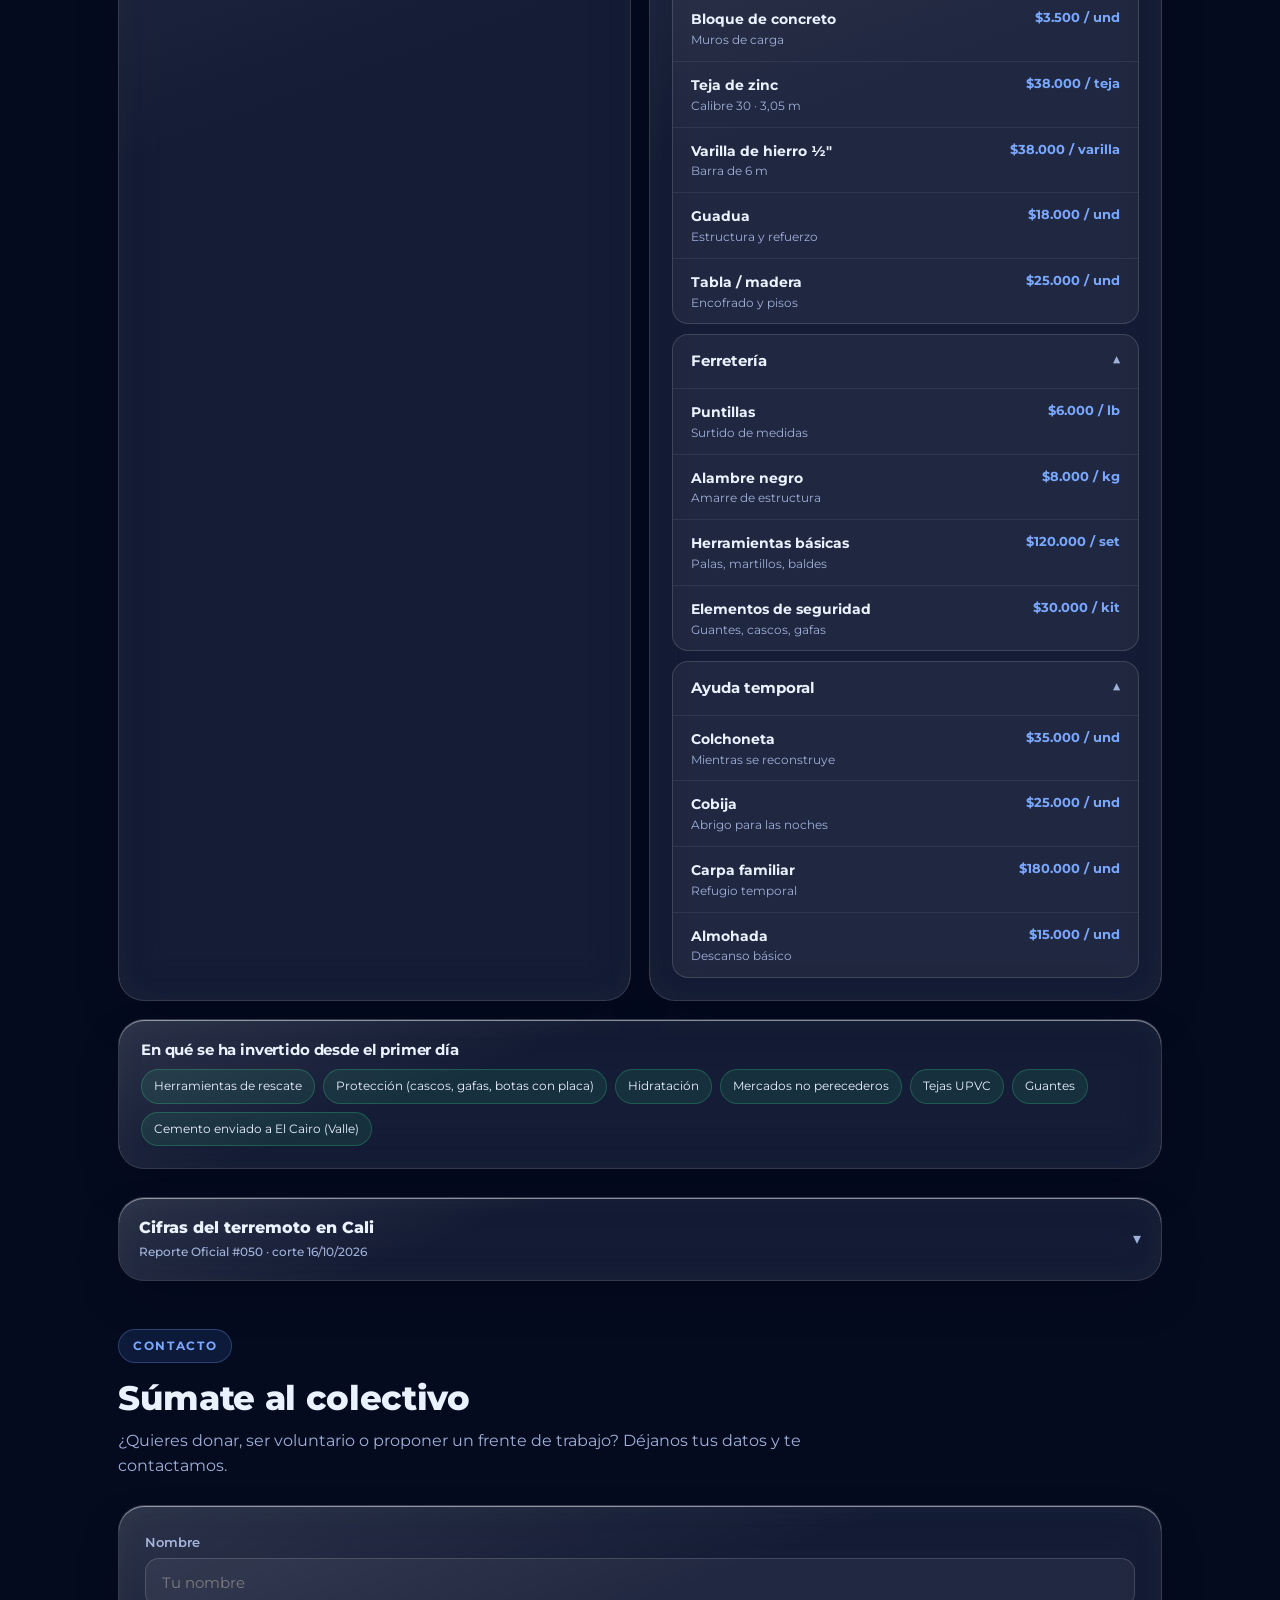
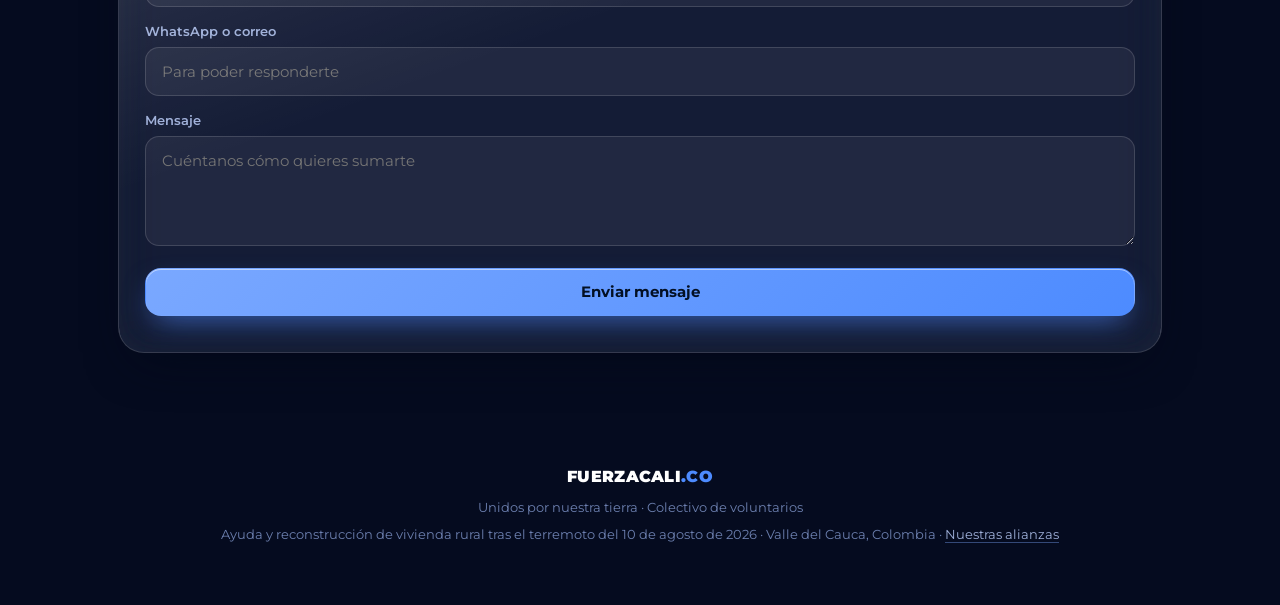
==== commit c356c999: "Arreglar menu desktop y renovar pagina de Recursos" ====
--- a/index.html
+++ b/index.html
@@ -76,8 +76,9 @@
 .nav-inner{display:flex;align-items:center;justify-content:space-between;padding:12px 18px;border-radius:20px}
 .brand{font-weight:900;font-size:19px;letter-spacing:.02em;color:#fff;text-decoration:none;white-space:nowrap}
 .brand .dot{color:var(--brand)}
-.nav-links{display:none;gap:22px;align-items:center}
-.nav-links a{color:var(--muted);text-decoration:none;font-size:14px;font-weight:600;transition:color .2s}
+.nav-links{display:none;gap:2px;align-items:center}
+.nav-links a{color:var(--muted);text-decoration:none;font-size:13.5px;font-weight:600;white-space:nowrap;padding:8px 12px;border-radius:999px;transition:color .2s,background .2s}
+.nav-links a:hover{background:rgba(255,255,255,.07)}
 .nav-links a:hover{color:#fff}
 .nav-cta{display:none}
 .burger{display:flex;flex-direction:column;gap:5px;background:none;border:0;cursor:pointer;padding:8px}
@@ -203,10 +204,6 @@
 
 @media(min-width:820px){
   section{padding:72px 0}
-  .nav-links{display:flex}
-  .nav-cta{display:inline-flex}
-  .burger{display:none}
-  .mobile-menu{display:none}
   .about-grid{grid-template-columns:1.4fr 1fr}
   .collage{grid-template-columns:repeat(4,1fr)}
   .stat-strip{grid-template-columns:repeat(4,1fr)}
@@ -216,6 +213,7 @@
   .goal-stats{grid-template-columns:repeat(3,1fr)}
   .cifras-grid{grid-template-columns:repeat(4,1fr)}
 }
+@media(min-width:1080px){ .nav-links{display:flex} .nav-cta{display:inline-flex} .burger{display:none} .mobile-menu{display:none} .nav-inner{gap:16px} }
 @media(min-width:1200px){ .collage{grid-template-columns:repeat(4,1fr)} }
 </style>
 </head>
@@ -232,7 +230,6 @@
         <a href="#acciones">Lo que hemos hecho</a>
         <a href="#zonas">Dónde trabajamos</a>
         <a href="#meta">La meta</a>
-        <a href="#donar">Cómo donar</a>
         <a href="recursos.html">Recursos</a>
         <a href="alianzas.html">Alianzas</a>
       </nav>
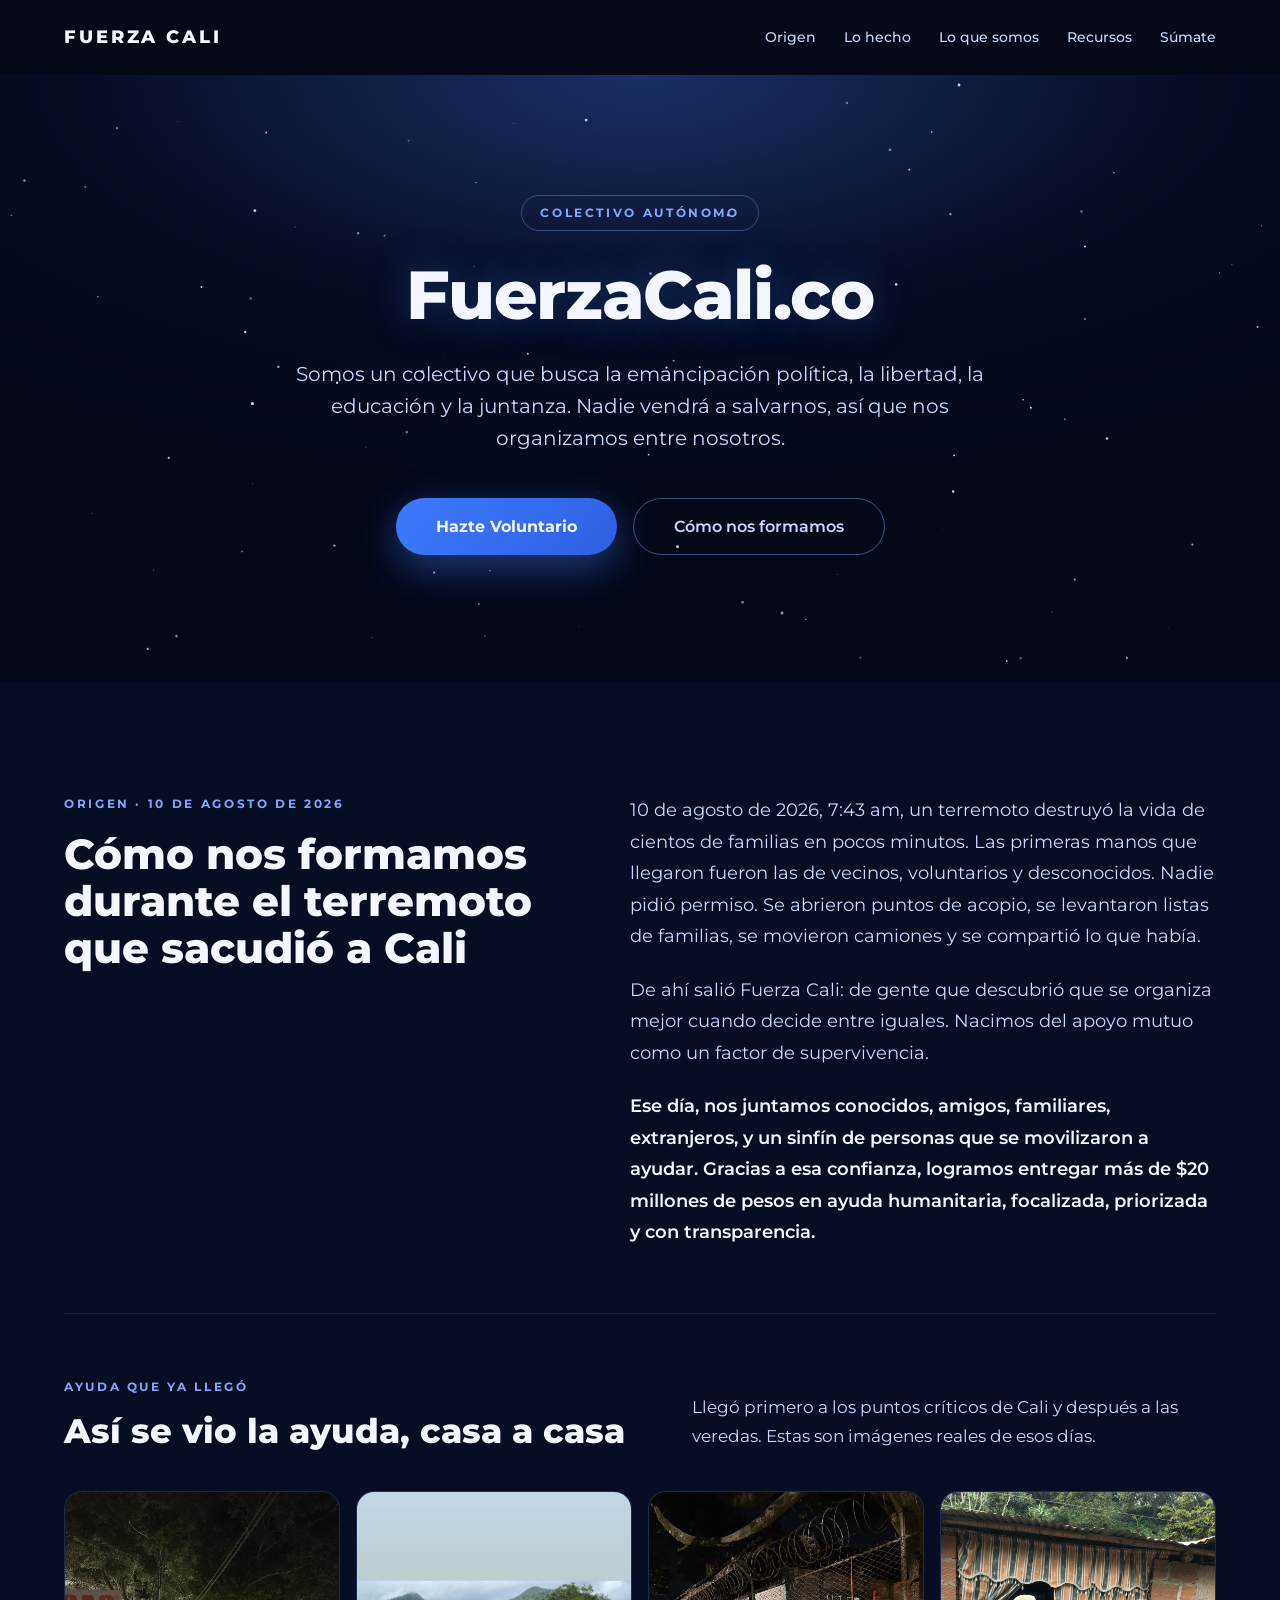
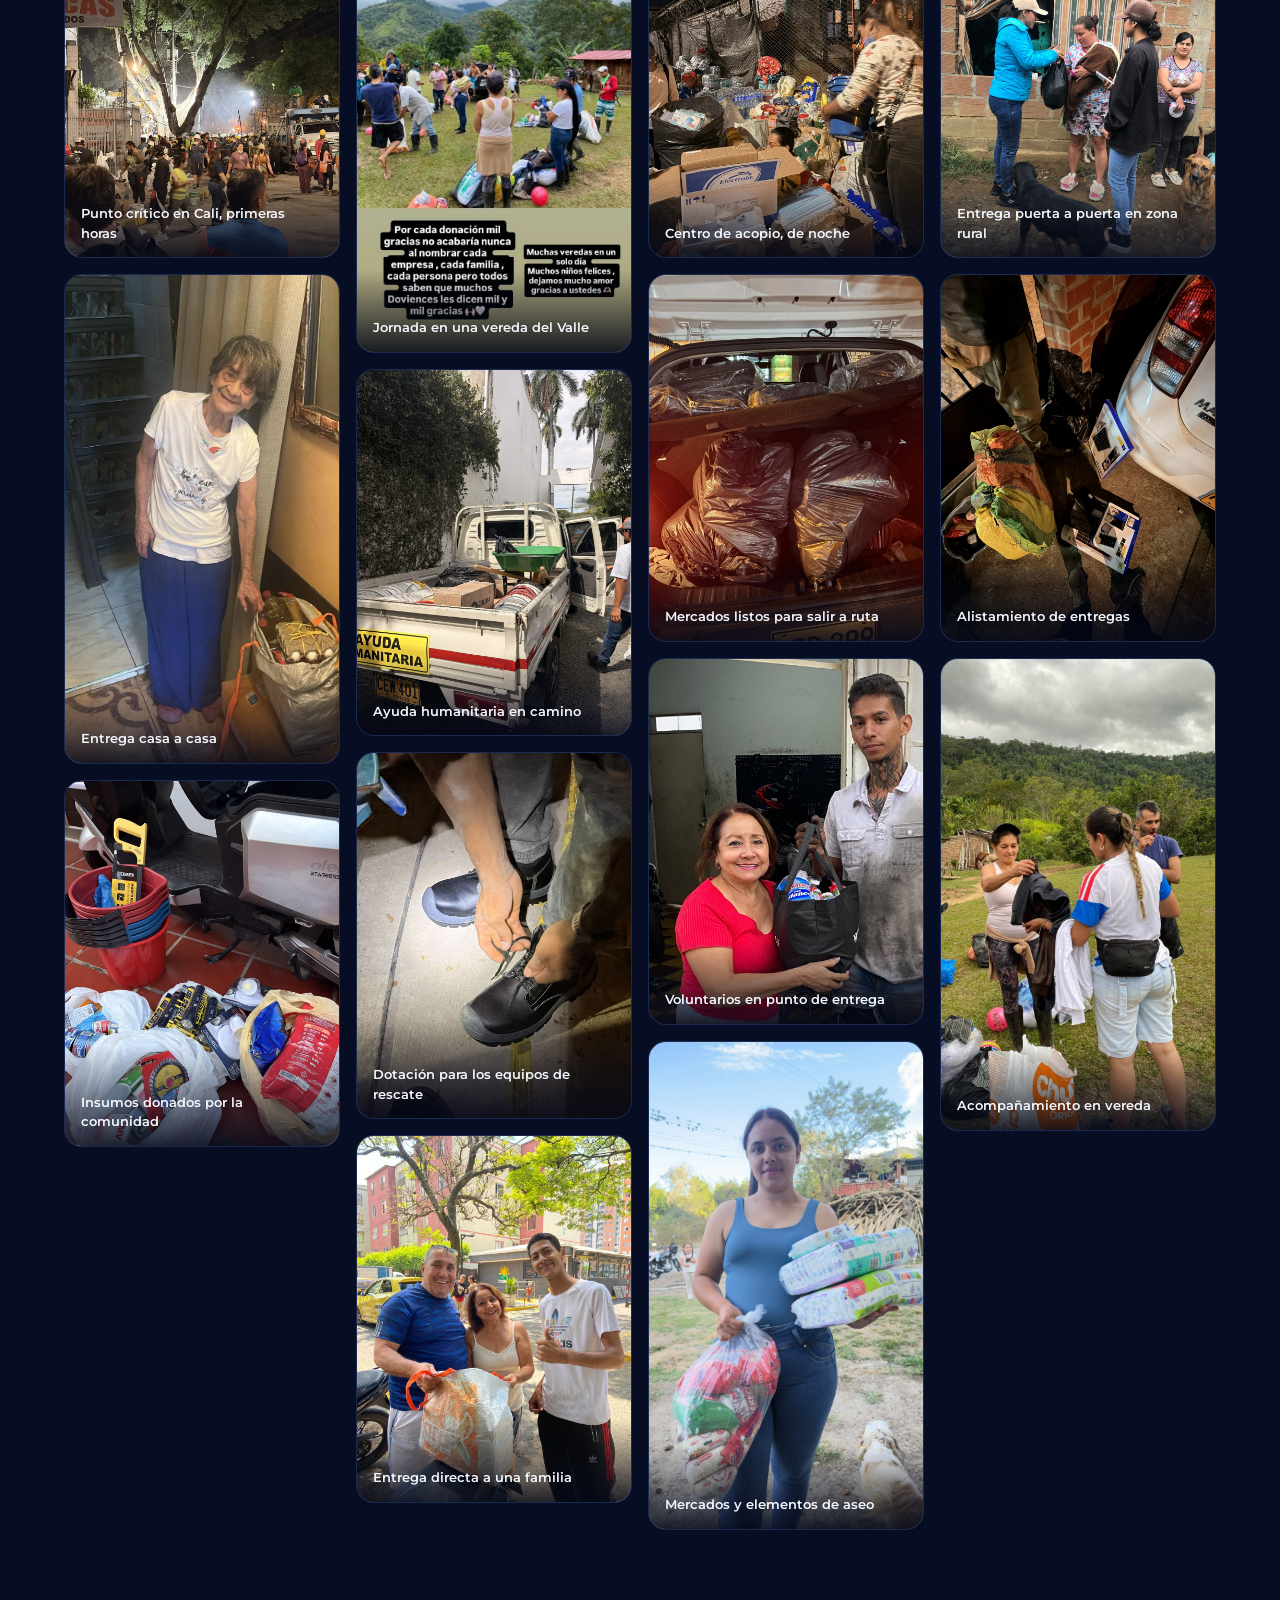
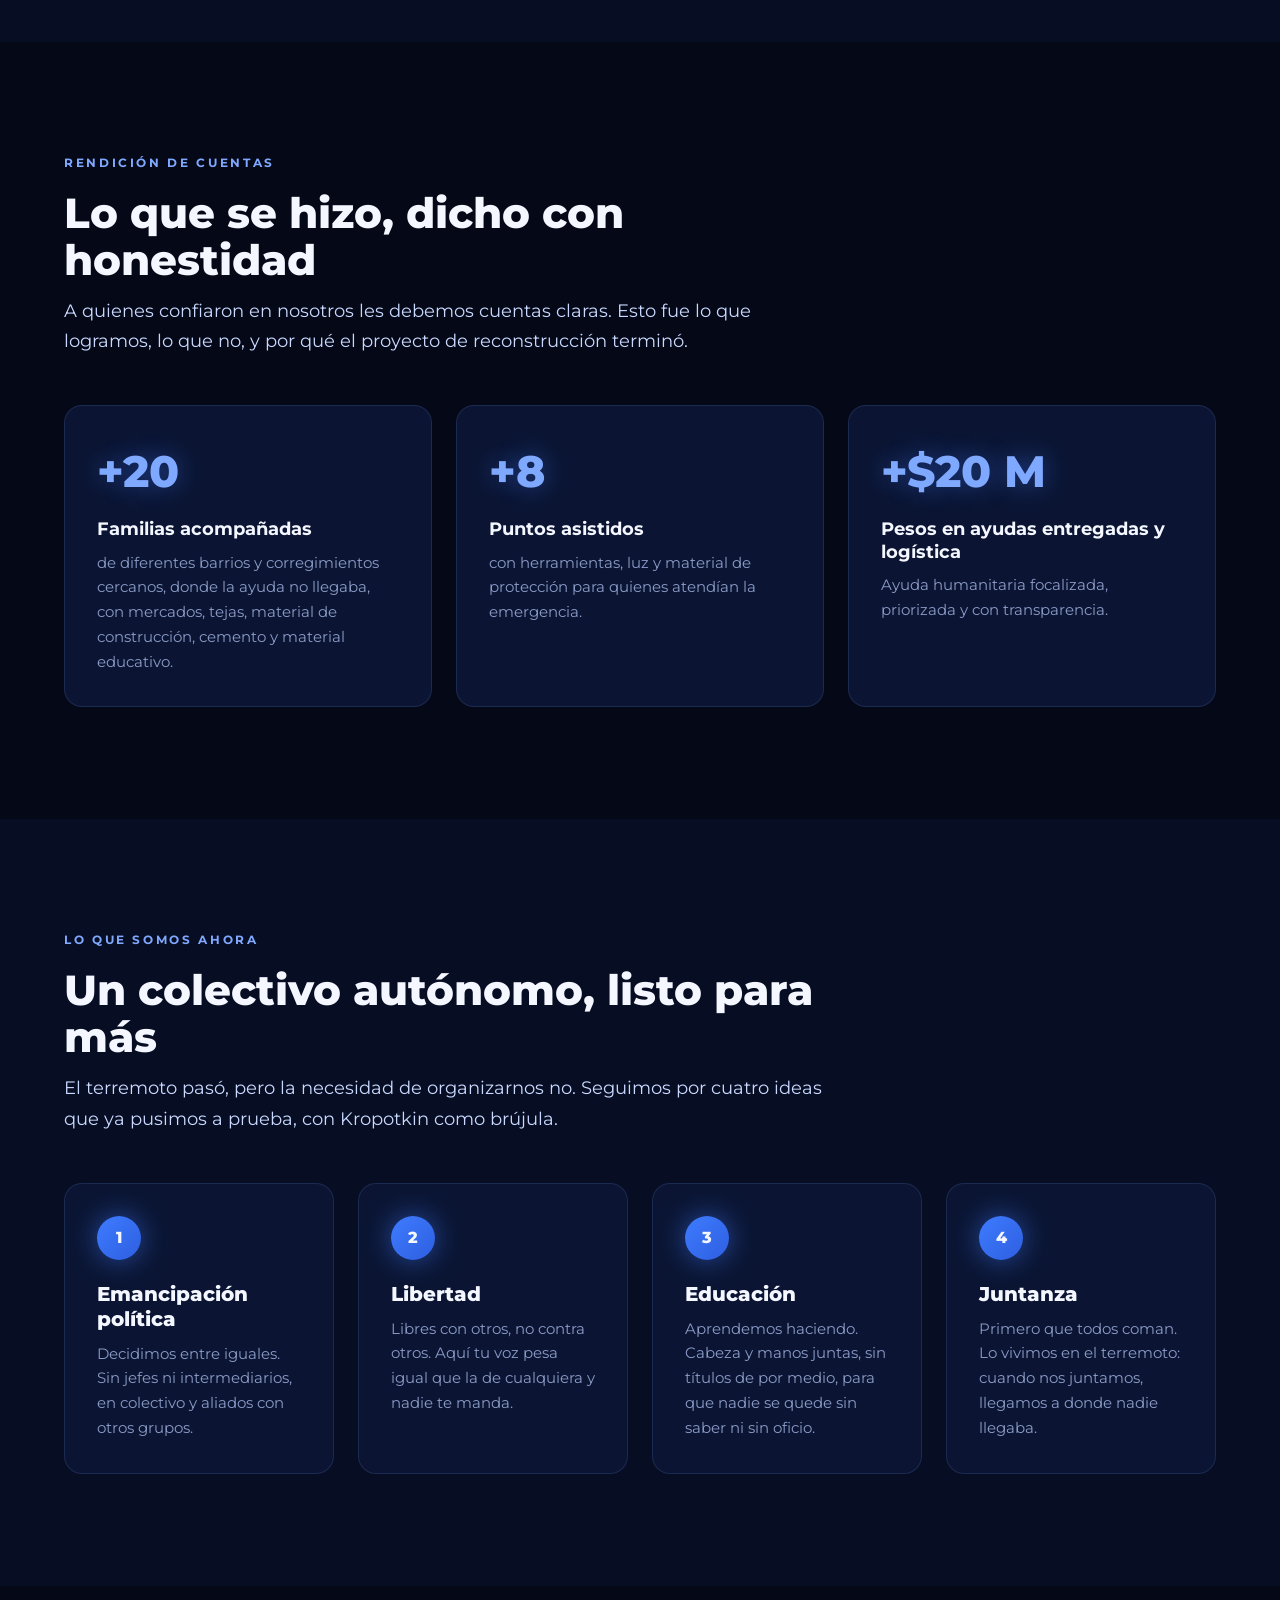
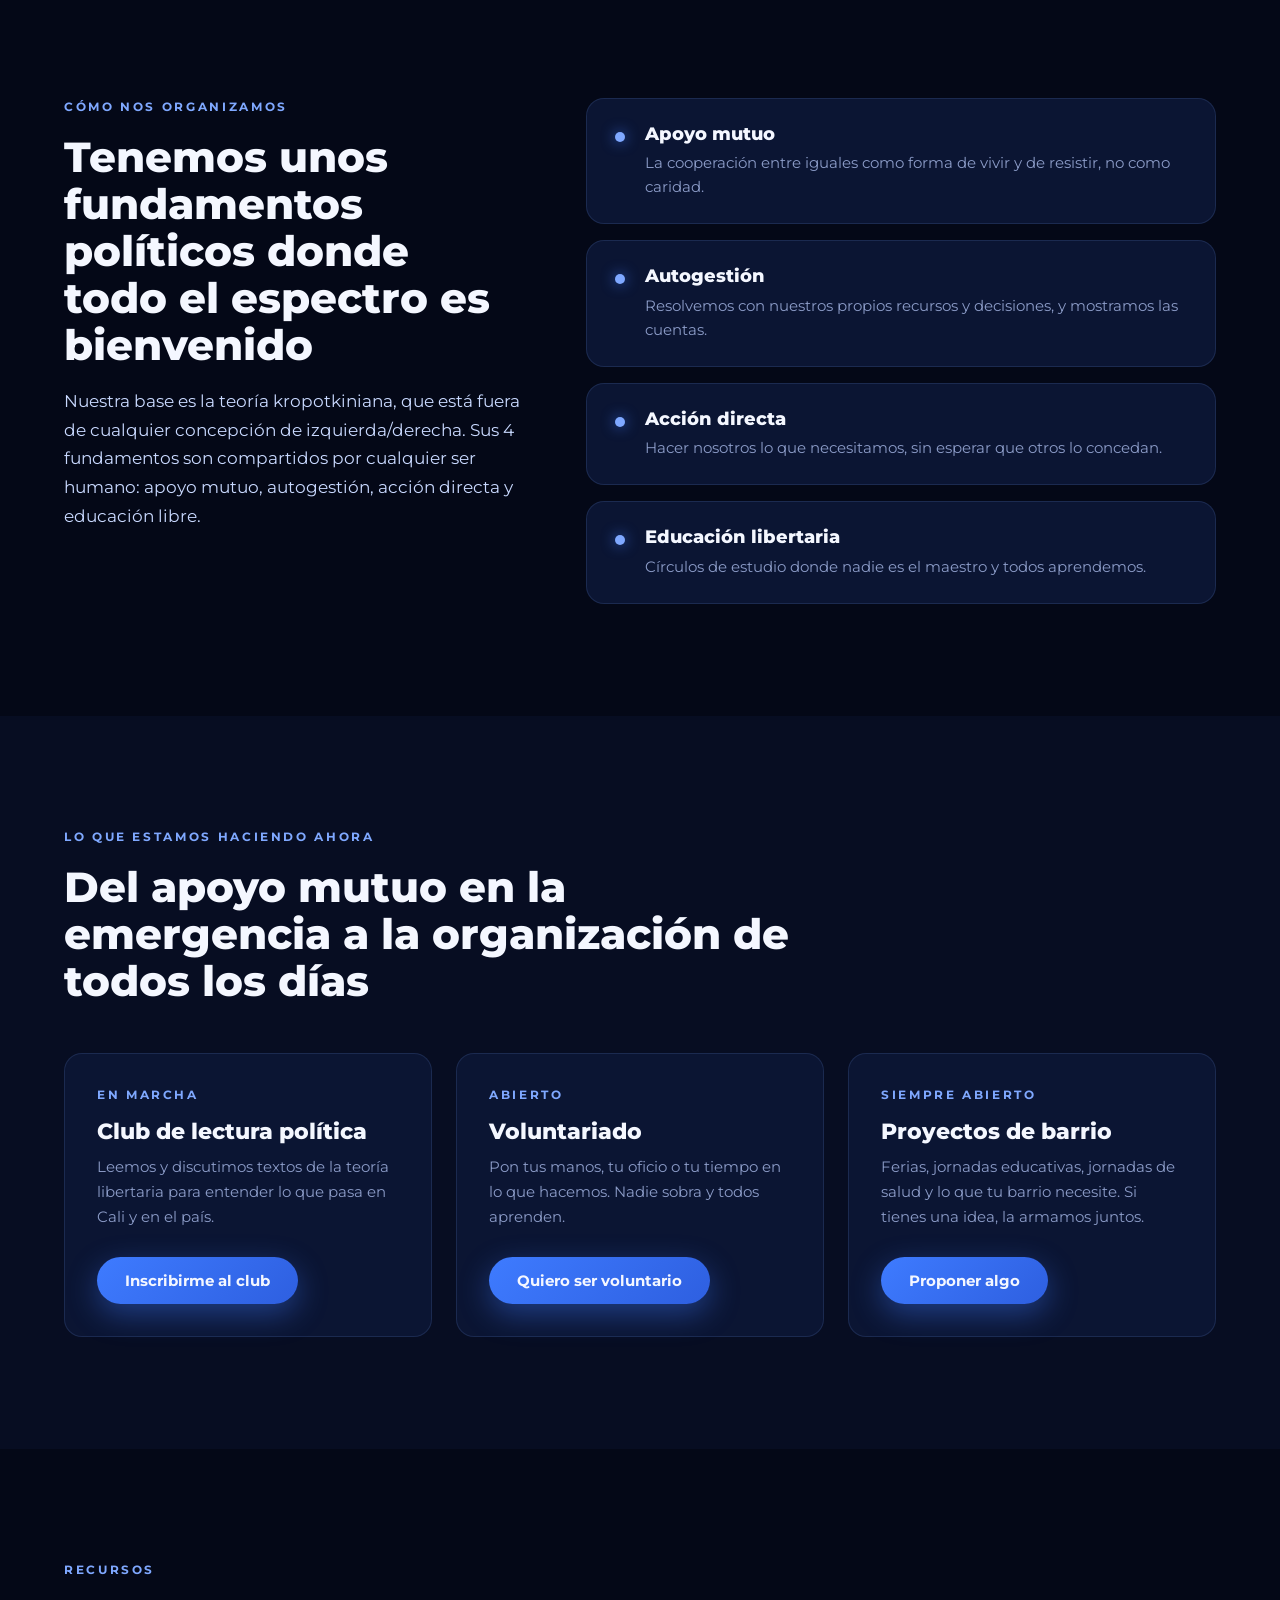
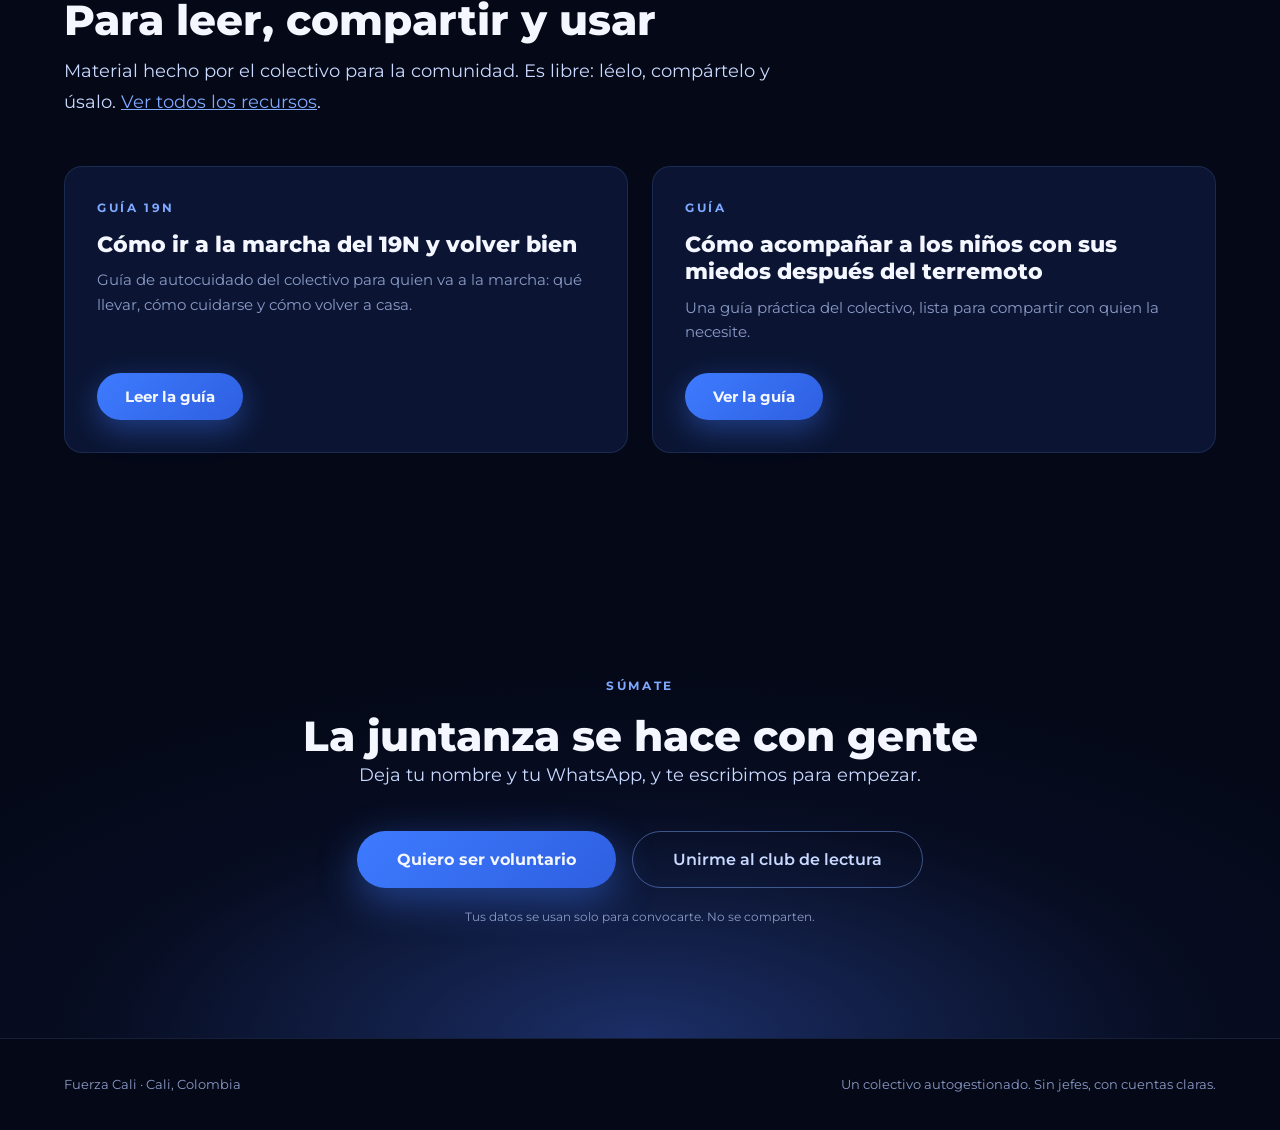
==== commit ef4e8f41: "Nuevo home: origen, lo hecho, lo que somos, recursos y formularios Netlify" ====
--- a/index.html
+++ b/index.html
@@ -1,586 +1,404 @@
 <!DOCTYPE html>
 <html lang="es">
 <head>
-<meta charset="UTF-8" />
-<link rel="icon" href="/favicon.ico" sizes="any" />
-<link rel="icon" type="image/png" sizes="32x32" href="/favicon-32.png" />
-<link rel="icon" type="image/png" sizes="192x192" href="/favicon-192.png" />
-<link rel="apple-touch-icon" href="/apple-touch-icon.png" />
-<meta name="viewport" content="width=device-width, initial-scale=1.0" />
-<title>FuerzaCali.co · Un colectivo que une esfuerzos de voluntarios</title>
-<meta name="description" content="FuerzaCali.co es un colectivo que une esfuerzos de voluntarios para llevar ayuda y reconstruir vivienda rural en el Valle del Cauca tras el terremoto del 10 de agosto. Conoce lo que hemos hecho, dónde trabajamos y cómo donar." />
-<meta name="keywords" content="Fuerza Cali, colectivo voluntarios, ayuda terremoto Valle, Golondrinas, El Dovío, Santa Teresa, reconstrucción Cali, donar" />
-<meta property="og:type" content="website" />
-<meta property="og:title" content="FuerzaCali.co · Unidos por nuestra tierra" />
-<meta property="og:description" content="Un colectivo de voluntarios que lleva ayuda y reconstruye vivienda rural en el Valle tras el terremoto." />
-<meta property="og:url" content="https://fuerzacali.co" />
-<meta name="theme-color" content="#050b1f" />
-<link rel="preconnect" href="https://fonts.googleapis.com" />
-<link rel="preconnect" href="https://fonts.gstatic.com" crossorigin />
-<link href="https://fonts.googleapis.com/css2?family=Montserrat:wght@400;500;600;700;800;900&display=swap" rel="stylesheet" />
-<link rel="stylesheet" href="https://unpkg.com/leaflet@1.9.4/dist/leaflet.css" integrity="sha256-p4NxAoJBhIIN+hmNHrzRCf9tD/miZyoHS5obTRR9BMY=" crossorigin="" />
+<meta charset="utf-8">
+<meta name="viewport" content="width=device-width,initial-scale=1">
+<title>Fuerza Cali | Colectivo autónomo en Cali</title>
+<meta name="description" content="Colectivo autónomo en Cali por la emancipación política, la libertad, la educación y la juntanza. Nacimos del apoyo mutuo durante el terremoto de agosto de 2026.">
+<meta name="theme-color" content="#040817">
+<link rel="canonical" href="https://fuerzacali.co/">
+<link rel="icon" href="/favicon.ico" sizes="any">
+<link rel="icon" type="image/png" sizes="32x32" href="/favicon-32.png">
+<link rel="icon" type="image/png" sizes="192x192" href="/favicon-192.png">
+<link rel="apple-touch-icon" href="/apple-touch-icon.png">
+<meta property="og:type" content="website">
+<meta property="og:title" content="Fuerza Cali | Colectivo autónomo en Cali">
+<meta property="og:description" content="Nacimos del apoyo mutuo durante el terremoto. Hoy nos organizamos entre iguales por la libertad, la educación y la juntanza.">
+<meta property="og:url" content="https://fuerzacali.co/">
+<meta property="og:image" content="https://fuerzacali.co/fotos/accion-01.jpg">
+<link rel="preconnect" href="https://fonts.googleapis.com">
+<link rel="preconnect" href="https://fonts.gstatic.com" crossorigin>
+<link href="https://fonts.googleapis.com/css2?family=Montserrat:wght@300;400;500;600;700;800;900&display=swap" rel="stylesheet">
 <style>
-:root{
-  --bg-950:#050b1f; --bg-900:#081026; --bg-800:#0c1734;
-  --ink:#eaf1ff; --muted:#9fb0d9; --faint:#6d80b0;
-  --brand:#4d8bff; --brand-2:#7aa8ff; --brand-3:#37e0c8;
-  --ok:#37e08e; --alert:#ff6b7d; --warn:#ffc24d;
-  --glass-bg:rgba(255,255,255,.07);
-  --glass-brd:rgba(255,255,255,.14);
-  --glass-hi:rgba(255,255,255,.5);
-  --radius:26px;
-  --shadow:0 20px 50px -20px rgba(2,7,22,.8);
-}
-*{box-sizing:border-box;margin:0;padding:0}
+:root{--space-950:#040817;--space-900:#070D22;--space-800:#0B1533;--nebula:#1B2E66;--star-blue:#3E7BFF;--star-light:#7FA8FF;--ice:#C9D9FF;--white:#F4F7FF;--muted:#8B9BC7}
+*{box-sizing:border-box}
 html{scroll-behavior:smooth}
-body{font-family:'Montserrat',system-ui,sans-serif;color:var(--ink);background:var(--bg-950);
-  line-height:1.55;overflow-x:hidden;-webkit-font-smoothing:antialiased}
-.aurora{position:fixed;inset:0;z-index:-2;overflow:hidden;background:
-  radial-gradient(120% 90% at 50% -10%,#0e1c44 0%,#070f28 45%,#050b1f 100%)}
-.blob{position:absolute;border-radius:50%;filter:blur(70px);opacity:.55;animation:float 18s ease-in-out infinite}
-.blob.b1{width:60vw;height:60vw;left:-15vw;top:-10vw;background:radial-gradient(circle,#2f6bff,transparent 60%)}
-.blob.b2{width:55vw;height:55vw;right:-18vw;top:20vh;background:radial-gradient(circle,#1fd6c0,transparent 60%);opacity:.32;animation-delay:-6s}
-.blob.b3{width:50vw;height:50vw;left:10vw;bottom:-15vw;background:radial-gradient(circle,#6a4dff,transparent 60%);opacity:.35;animation-delay:-11s}
-@keyframes float{0%,100%{transform:translate(0,0) scale(1)}33%{transform:translate(4vw,3vh) scale(1.08)}66%{transform:translate(-3vw,-2vh) scale(.96)}}
-.grain{position:fixed;inset:0;z-index:-1;pointer-events:none;opacity:.04;
-  background-image:radial-gradient(rgba(255,255,255,.9) 1px,transparent 1px);background-size:3px 3px}
-
-.glass{background:var(--glass-bg);border:1px solid var(--glass-brd);border-radius:var(--radius);
-  backdrop-filter:blur(22px) saturate(140%);-webkit-backdrop-filter:blur(22px) saturate(140%);
-  box-shadow:var(--shadow), inset 0 1px 0 var(--glass-hi), inset 0 0 30px rgba(122,168,255,.05);position:relative}
-.glass::after{content:"";position:absolute;inset:0;border-radius:inherit;pointer-events:none;
-  background:linear-gradient(160deg,rgba(255,255,255,.10),transparent 35%)}
-
-.wrap{max-width:1080px;margin:0 auto;padding:0 18px}
-section{padding:56px 0}
-.eyebrow{display:inline-flex;align-items:center;gap:8px;font-size:12px;font-weight:700;letter-spacing:.14em;
-  text-transform:uppercase;color:var(--brand-2);padding:7px 14px;border-radius:999px;
-  background:rgba(77,139,255,.12);border:1px solid rgba(122,168,255,.28);margin-bottom:16px}
-h1,h2,h3{line-height:1.12;letter-spacing:-.01em}
-h2{font-size:clamp(24px,6vw,34px);font-weight:800;margin-bottom:12px}
-.lead{color:var(--muted);font-size:16px;max-width:65ch}
-.sec-head{margin-bottom:26px}
-
-.btn{display:inline-flex;align-items:center;justify-content:center;gap:8px;font-family:inherit;font-weight:700;
-  font-size:14.5px;text-decoration:none;cursor:pointer;padding:14px 22px;border-radius:16px;border:1px solid transparent;
-  transition:transform .18s, box-shadow .2s;white-space:nowrap}
-.btn:active{transform:scale(.97)}
-.btn-primary{color:#031024;background:linear-gradient(135deg,#7aa8ff,#4d8bff);
-  box-shadow:0 12px 30px -10px rgba(77,139,255,.7), inset 0 1px 0 rgba(255,255,255,.5)}
-.btn-primary:hover{transform:translateY(-2px)}
-.btn-ghost{color:#fff;background:var(--glass-bg);border-color:var(--glass-brd)}
-.btn-ghost:hover{border-color:var(--brand-2)}
-.btn-block{width:100%}
-
-header.nav{position:sticky;top:0;z-index:1000;padding:10px 0}
-.nav-inner{display:flex;align-items:center;justify-content:space-between;padding:12px 18px;border-radius:20px}
-.brand{font-weight:900;font-size:19px;letter-spacing:.02em;color:#fff;text-decoration:none;white-space:nowrap}
-.brand .dot{color:var(--brand)}
-.nav-links{display:none;gap:2px;align-items:center}
-.nav-links a{color:var(--muted);text-decoration:none;font-size:13.5px;font-weight:600;white-space:nowrap;padding:8px 12px;border-radius:999px;transition:color .2s,background .2s}
-.nav-links a:hover{background:rgba(255,255,255,.07)}
-.nav-links a:hover{color:#fff}
-.nav-cta{display:none}
-.burger{display:flex;flex-direction:column;gap:5px;background:none;border:0;cursor:pointer;padding:8px}
-.burger span{width:22px;height:2px;background:#fff;border-radius:2px}
-.mobile-menu{max-height:0;overflow:hidden;transition:max-height .35s ease;margin:0 18px}
-.mobile-menu.open{max-height:380px}
-.mobile-menu .mm-inner{padding:10px 6px 16px;display:flex;flex-direction:column;gap:4px;margin-top:8px;border-radius:20px}
-.mobile-menu a{color:var(--ink);text-decoration:none;font-weight:600;padding:12px 14px;border-radius:12px}
-.mobile-menu a:hover{background:rgba(255,255,255,.06)}
-
-.hero{padding-top:26px;text-align:center}
-.hero h1{font-size:clamp(30px,8.5vw,58px);font-weight:900;margin:8px 0 16px}
-.hero h1 .grad{background:linear-gradient(120deg,#7aa8ff,#37e0c8);-webkit-background-clip:text;background-clip:text;color:transparent}
-.hero p{max-width:640px;margin:0 auto 26px;color:var(--muted);font-size:clamp(15px,4vw,18px)}
-.hero-cta{display:flex;flex-wrap:wrap;gap:12px;justify-content:center}
-.hero-badges{display:flex;flex-wrap:wrap;gap:10px;justify-content:center;margin-top:30px}
-.hero-badge{font-size:12.5px;color:var(--muted);padding:8px 14px;border-radius:999px;background:var(--glass-bg);border:1px solid var(--glass-brd)}
-.hero-badge b{color:#fff}
-
-.about{padding:30px 26px}
-.about .eyebrow{background:rgba(55,224,200,.12);border-color:rgba(55,224,200,.3);color:var(--brand-3)}
-.about-grid{display:grid;gap:18px;margin-top:22px}
-.pill-row{display:flex;flex-wrap:wrap;gap:10px;margin-top:18px}
-.mini{padding:16px;border-radius:18px;background:rgba(255,255,255,.05);border:1px solid var(--glass-brd)}
-.mini b{display:block;font-size:22px;font-weight:800;color:#fff}
-.mini span{font-size:12.5px;color:var(--muted)}
-
-/* Acciones / collage */
-.collage{display:grid;grid-template-columns:repeat(2,1fr);grid-auto-rows:8px;gap:10px}
-.gitem{break-inside:avoid;position:relative;border-radius:14px;overflow:hidden;
-  border:1px solid var(--glass-brd);cursor:pointer;background:#0a1120;grid-row-end:span 30}
-.gitem.feat{grid-column:span 2}
-.gitem .gimg{display:block;width:100%;height:auto;transition:transform .5s ease}
-.gitem:hover .gimg{transform:scale(1.05)}
-.gitem figcaption{position:absolute;left:0;right:0;bottom:0;padding:28px 12px 10px;font-size:11.5px;font-weight:600;color:#fff;
-  background:linear-gradient(to top,rgba(5,8,16,.92),transparent);pointer-events:none}
-.stat-strip{display:grid;grid-template-columns:repeat(2,1fr);gap:12px;margin-bottom:24px}
-.sfig{padding:16px 18px;border-radius:16px;background:rgba(255,255,255,.05);border:1px solid var(--glass-brd)}
-.sfig b{font-size:26px;font-weight:800;color:#fff;display:block;line-height:1}
-.sfig span{font-size:12px;color:var(--muted)}
-
-.lightbox{position:fixed;inset:0;z-index:2000;background:rgba(4,7,18,.94);display:none;align-items:center;justify-content:center;padding:20px}
-.lightbox.open{display:flex}
-.lightbox img{max-width:96vw;max-height:88vh;border-radius:12px;box-shadow:0 30px 80px -20px #000}
-.lightbox .lb-close{position:absolute;top:18px;right:22px;font-size:30px;color:#fff;background:none;border:0;cursor:pointer;line-height:1}
-
-/* Mapa */
-.zonas-grid{display:grid;gap:20px}
-#map{width:100%;height:340px;border-radius:16px;border:1px solid var(--glass-brd);background:#0a1732;z-index:0}
-.leaflet-tile-pane{filter:invert(1) hue-rotate(180deg) brightness(.92) contrast(.92) saturate(.75)}
-.leaflet-container{background:#0a1732;font-family:'Montserrat',sans-serif}
-.fc-pin{width:16px;height:16px;border-radius:50% 50% 50% 0;transform:rotate(-45deg);background:var(--brand);
-  border:2px solid #fff;box-shadow:0 0 0 3px rgba(77,139,255,.25),0 4px 10px rgba(0,0,0,.5)}
-.fc-pin.cali{background:var(--brand-3);box-shadow:0 0 0 3px rgba(55,224,200,.25),0 4px 10px rgba(0,0,0,.5)}
-.zona-list{display:grid;gap:12px}
-.zona{display:flex;gap:14px;align-items:flex-start;padding:16px 18px;border-radius:18px;background:rgba(255,255,255,.05);border:1px solid var(--glass-brd)}
-.zona .z-dot{width:12px;height:12px;border-radius:50%;margin-top:5px;flex-shrink:0;background:var(--brand);box-shadow:0 0 12px var(--brand)}
-.zona.cali .z-dot{background:var(--brand-3);box-shadow:0 0 12px var(--brand-3)}
-.zona h4{font-size:15.5px;font-weight:800;margin-bottom:3px}
-.zona p{font-size:13px;color:var(--muted)}
-
-.meta-card{padding:26px}
-.goal-top{display:flex;flex-wrap:wrap;justify-content:space-between;align-items:baseline;gap:8px;margin-bottom:14px}
-.goal-raised{font-size:clamp(30px,9vw,44px);font-weight:900;color:#fff;line-height:1}
-.goal-of{color:var(--muted);font-size:14px}
-.bar{height:16px;border-radius:999px;background:rgba(255,255,255,.08);overflow:hidden;border:1px solid var(--glass-brd)}
-.bar span{display:block;height:100%;border-radius:999px;min-width:8px;background:linear-gradient(90deg,#37e0c8,#4d8bff);
-  box-shadow:0 0 18px rgba(77,139,255,.6);transition:width 1.4s cubic-bezier(.2,.8,.2,1)}
-.goal-stats{display:grid;grid-template-columns:repeat(2,1fr);gap:12px;margin-top:20px}
-.gstat{padding:16px;border-radius:16px;background:rgba(255,255,255,.05);border:1px solid var(--glass-brd)}
-.gstat b{display:block;font-size:19px;font-weight:800;color:#fff}
-.gstat span{font-size:12px;color:var(--muted)}
-.house-note{margin-top:18px;font-size:13px;color:var(--muted);padding:14px 16px;border-radius:14px;background:rgba(77,139,255,.08);border:1px solid rgba(122,168,255,.22)}
-
-.donar-grid{display:grid;gap:18px}
-.pay{display:flex;justify-content:space-between;align-items:center;gap:12px;padding:16px 18px;border-radius:16px;background:rgba(255,255,255,.05);border:1px solid var(--glass-brd)}
-.pay .p-l b{display:block;font-size:15px;font-weight:800}
-.pay .p-l span{font-size:12.5px;color:var(--muted)}
-.pay .p-val{font-weight:800;color:var(--brand-2);font-size:14px;text-align:right;word-break:break-word}
-.copy-btn{background:none;border:1px solid var(--glass-brd);color:var(--brand-2);border-radius:10px;padding:8px 12px;font-family:inherit;font-weight:700;font-size:12px;cursor:pointer;transition:.2s}
-.copy-btn:hover{border-color:var(--brand-2);color:#fff}
-details.mats{border-radius:16px;background:rgba(255,255,255,.05);border:1px solid var(--glass-brd);overflow:hidden}
-details.mats+details.mats{margin-top:10px}
-details.mats summary{list-style:none;cursor:pointer;padding:15px 18px;font-weight:700;font-size:14.5px;display:flex;justify-content:space-between;align-items:center}
-details.mats summary::-webkit-details-marker{display:none}
-details.mats summary .chev{transition:transform .25s;color:var(--muted)}
-details.mats[open] summary .chev{transform:rotate(180deg)}
-.mat-item{display:flex;justify-content:space-between;gap:10px;padding:11px 18px;border-top:1px solid rgba(255,255,255,.07)}
-.mat-item .mi-l b{font-size:13.5px;font-weight:700}
-.mat-item .mi-l span{font-size:11.5px;color:var(--muted);display:block}
-.mat-item .mi-p{font-size:13px;font-weight:700;color:var(--brand-2);white-space:nowrap;text-align:right}
-.gastos{display:flex;flex-wrap:wrap;gap:8px;margin-top:8px}
-.gastos span{font-size:12px;color:var(--ink);padding:7px 12px;border-radius:999px;background:rgba(55,224,142,.1);border:1px solid rgba(55,224,142,.25)}
-
-details.cifras summary{list-style:none;cursor:pointer;padding:18px 20px;font-weight:800;font-size:16px;display:flex;justify-content:space-between;align-items:center}
-details.cifras summary::-webkit-details-marker{display:none}
-details.cifras summary small{display:block;font-size:12px;font-weight:500;color:var(--muted);margin-top:2px}
-details.cifras .chev{color:var(--muted);transition:transform .25s}
-details.cifras[open] .chev{transform:rotate(180deg)}
-.cifras-body{padding:6px 20px 20px}
-.cifras-grid{display:grid;grid-template-columns:repeat(2,1fr);gap:10px}
-.cifra{padding:14px;border-radius:14px;background:rgba(255,255,255,.05);border:1px solid var(--glass-brd)}
-.cifra b{display:block;font-size:22px;font-weight:800;color:#fff}
-.cifra.alert b{color:var(--alert)} .cifra.ok b{color:var(--ok)}
-.cifra span{font-size:11.5px;color:var(--muted)}
-#donar{padding-bottom:28px}
-#cifras{padding:0 0 12px}
-#contacto{padding-top:36px}
-.cifras-fuente{font-size:11.5px;color:var(--faint);margin-top:14px;line-height:1.5}
-
-.form-card{padding:26px}
-.field{margin-bottom:14px}
-.field label{display:block;font-size:13px;font-weight:600;color:var(--muted);margin-bottom:6px}
-.field input,.field textarea{width:100%;font-family:inherit;font-size:15px;color:#fff;background:rgba(255,255,255,.06);
-  border:1px solid var(--glass-brd);border-radius:14px;padding:14px 16px;transition:.2s}
-.field input:focus,.field textarea:focus{outline:none;border-color:var(--brand-2);background:rgba(255,255,255,.09)}
-.field textarea{resize:vertical;min-height:110px}
-.form-status{font-size:13px;margin-top:10px;color:var(--brand-3)}
-
-footer{padding:40px 0 60px;text-align:center;color:var(--faint);font-size:12.5px}
-footer .brand{font-size:16px;margin-bottom:8px;display:inline-block}
-footer a{color:var(--muted);text-decoration:none;border-bottom:1px solid rgba(122,168,255,.4)}
-
-@media(min-width:820px){
-  section{padding:72px 0}
-  .about-grid{grid-template-columns:1.4fr 1fr}
-  .collage{grid-template-columns:repeat(4,1fr)}
-  .stat-strip{grid-template-columns:repeat(4,1fr)}
-  .zonas-grid{grid-template-columns:1.15fr .85fr;align-items:start}
-  #map{height:440px}
-  .donar-grid{grid-template-columns:1fr 1fr}
-  .goal-stats{grid-template-columns:repeat(3,1fr)}
-  .cifras-grid{grid-template-columns:repeat(4,1fr)}
-}
-@media(min-width:1080px){ .nav-links{display:flex} .nav-cta{display:inline-flex} .burger{display:none} .mobile-menu{display:none} .nav-inner{gap:16px} }
-@media(min-width:1200px){ .collage{grid-template-columns:repeat(4,1fr)} }
+body{margin:0;background:var(--space-950);color:var(--white);font-family:'Montserrat',sans-serif;line-height:1.5;-webkit-font-smoothing:antialiased}
+a{color:var(--star-light)}
+:focus-visible{outline:2px solid var(--star-light);outline-offset:3px}
+h1,h2,h3,p{margin:0}
+.sec{padding:clamp(64px,9vw,112px) clamp(20px,5vw,64px)}
+.wrap{max-width:1180px;margin:0 auto}
+.bg9{background:var(--space-900)}.bg95{background:var(--space-950)}
+.eyebrow{font-size:12px;font-weight:700;letter-spacing:.22em;text-transform:uppercase;color:var(--star-light)}
+h2{margin-top:18px;font-size:clamp(30px,4.2vw,42px);line-height:1.12;font-weight:800}
+.lead{margin-top:12px;max-width:760px;font-size:18px;line-height:1.7;color:var(--ice)}
+.mb48{margin-bottom:48px}
+/* nav */
+.nav{display:flex;flex-wrap:wrap;gap:16px;align-items:center;justify-content:space-between;padding:24px clamp(20px,5vw,64px);background:var(--space-950)}
+.logo{font-weight:800;font-size:18px;letter-spacing:.16em;text-transform:uppercase}
+.nav ul{display:flex;flex-wrap:wrap;gap:12px 28px;margin:0;padding:0;list-style:none;font-size:14px;font-weight:500}
+.nav a{color:var(--ice);text-decoration:none}.nav a:hover{color:var(--white)}
+/* botones */
+.btn{display:inline-block;padding:18px 40px;border:0;border-radius:999px;background:linear-gradient(135deg,var(--star-blue),#2E5FE0);box-shadow:0 12px 40px rgba(62,123,255,.45);color:var(--white);font:700 16px 'Montserrat',sans-serif;cursor:pointer;text-decoration:none;text-align:center}
+.btn:hover{color:var(--white);filter:brightness(1.08)}
+.btn-sm{padding:14px 28px;font-size:15px;box-shadow:0 10px 30px rgba(62,123,255,.4)}
+.btn-ghost{background:transparent;box-shadow:none;border:1px solid rgba(127,168,255,.45);color:var(--ice);font-weight:600}
+.btn[disabled]{opacity:.7;cursor:wait}
+/* hero */
+.hero{position:relative;overflow:hidden;text-align:center;padding:clamp(72px,11vw,120px) clamp(20px,5vw,64px) clamp(80px,12vw,128px);background:radial-gradient(ellipse 80% 70% at 50% 0%,var(--nebula) 0%,var(--space-900) 55%,var(--space-950) 100%)}
+.hero canvas{position:absolute;inset:0;width:100%;height:100%}
+.hero-in{position:relative;max-width:980px;margin:0 auto}
+.pill{display:inline-block;padding:8px 18px;border-radius:999px;border:1px solid rgba(127,168,255,.35)}
+.hero h1{margin-top:28px;font-size:clamp(44px,8vw,68px);line-height:1.05;font-weight:800;letter-spacing:-.02em;text-shadow:0 0 40px rgba(62,123,255,.35)}
+.hero p{margin:28px auto 0;max-width:720px;font-size:clamp(17px,2.2vw,20px);line-height:1.6;color:var(--ice)}
+.cta{display:flex;flex-wrap:wrap;gap:16px;justify-content:center;margin-top:44px}
+/* origen */
+.origen{display:flex;flex-wrap:wrap;gap:40px 64px;align-items:flex-start}
+.origen>div:first-child{flex:1 1 420px;min-width:0}
+.origen>div:last-child{flex:1.3 1 480px;min-width:0;font-size:18px;line-height:1.75;color:var(--ice)}
+.origen p+p{margin-top:22px}
+.origen .strong{color:var(--white);font-weight:600}
+/* fotos */
+.fotos-h{border-top:1px solid rgba(127,168,255,.14);padding-top:64px;display:flex;flex-wrap:wrap;gap:24px 64px;align-items:flex-end;justify-content:space-between;margin-bottom:40px}
+.fotos-h>div{flex:1 1 420px;min-width:0}
+.fotos-h h3{margin-top:16px;font-size:clamp(26px,3.4vw,34px);line-height:1.15;font-weight:800}
+.fotos-h p{flex:1 1 380px;min-width:0;font-size:17px;line-height:1.7;color:var(--ice)}
+.gallery{column-width:250px;column-gap:16px}
+.ph{position:relative;margin:0 0 16px;break-inside:avoid;border-radius:18px;overflow:hidden;border:1px solid rgba(127,168,255,.14);background:var(--space-800)}
+.ph img{display:block;width:100%;height:auto}
+.ph figcaption{position:absolute;left:0;right:0;bottom:0;padding:48px 16px 14px;background:linear-gradient(180deg,rgba(4,8,23,0),rgba(4,8,23,.88));font-size:13px;font-weight:600}
+/* tarjetas */
+.card{background:var(--space-800);border:1px solid rgba(127,168,255,.14);border-radius:18px;padding:32px;transition:border-color .2s,transform .2s}
+.card:hover{border-color:rgba(127,168,255,.45);transform:translateY(-4px)}
+.col{display:flex;flex-direction:column}
+.grow{flex:1}
+.ct{margin-top:14px;font-size:18px;font-weight:700;line-height:1.25}
+.big2{font-size:22px;font-weight:800}
+.cp{margin-top:10px;font-size:15px;line-height:1.65;color:var(--muted)}
+.col .btn{margin-top:28px;align-self:flex-start}
+.big{font-size:clamp(36px,4.4vw,44px);font-weight:800;color:var(--star-light);text-shadow:0 0 24px rgba(62,123,255,.45)}
+.num{width:44px;height:44px;border-radius:999px;background:linear-gradient(135deg,var(--star-blue),#2E5FE0);box-shadow:0 0 28px rgba(62,123,255,.55);display:flex;align-items:center;justify-content:center;font-weight:800}
+.g2,.g3,.g4{display:grid;gap:24px}
+.g2{grid-template-columns:repeat(2,minmax(0,1fr))}
+.g3{grid-template-columns:repeat(3,minmax(0,1fr))}
+.g4{grid-template-columns:repeat(4,minmax(0,1fr))}
+.g4 .ct{margin-top:22px;font-size:20px;font-weight:800}
+/* principios */
+.princ{display:flex;flex-wrap:wrap;gap:40px 64px}
+.princ>div:first-child{flex:1 1 380px;min-width:0}
+.princ>div:first-child p{margin-top:18px;font-size:17px;line-height:1.7;color:var(--ice)}
+.princ>div:last-child{flex:1.4 1 520px;min-width:0;display:flex;flex-direction:column;gap:16px}
+.row{display:flex;gap:20px;align-items:flex-start;padding:24px 28px}
+.row .ct{margin-top:0;font-weight:800}
+.row .cp{margin-top:6px;line-height:1.6}
+.dot{flex:0 0 auto;width:10px;height:10px;margin-top:9px;border-radius:999px;background:var(--star-light);box-shadow:0 0 14px rgba(62,123,255,.8)}
+/* sumate */
+.sumate{padding:clamp(64px,9vw,112px) clamp(20px,5vw,64px);text-align:center;background:radial-gradient(ellipse 70% 80% at 50% 100%,var(--nebula) 0%,var(--space-900) 60%,var(--space-950) 100%)}
+.sumate .in{max-width:720px;margin:0 auto}
+.sumate .lead{margin:0 auto 40px;max-width:none}
+.small{margin-top:20px;font-size:12px;color:var(--muted)}
+footer{padding:36px clamp(20px,5vw,64px);border-top:1px solid rgba(127,168,255,.14);display:flex;flex-wrap:wrap;gap:16px;justify-content:space-between;font-size:13px;color:var(--muted)}
+/* popup */
+dialog{padding:0;border:1px solid rgba(127,168,255,.35);border-radius:18px;background:var(--space-800);color:var(--white);width:min(520px,calc(100% - 32px));max-height:90vh;box-shadow:0 30px 80px rgba(0,0,0,.6);overflow:auto}
+dialog::backdrop{background:rgba(4,8,23,.84)}
+.dlg{position:relative;padding:36px}
+.x{position:absolute;top:14px;right:14px;width:44px;height:44px;border-radius:999px;border:1px solid rgba(127,168,255,.3);background:transparent;color:var(--ice);font-size:22px;cursor:pointer}
+.dt{margin:12px 40px 8px 0;font-size:26px;line-height:1.2;font-weight:800}
+.ds{margin-bottom:24px;font-size:15px;line-height:1.6;color:var(--ice)}
+form{display:flex;flex-direction:column;gap:14px}
+form label{font-size:13px;font-weight:600;color:var(--ice)}
+input,textarea{width:100%;padding:14px 16px;border-radius:12px;border:1px solid rgba(127,168,255,.3);background:var(--space-900);color:var(--white);font:400 15px 'Montserrat',sans-serif}
+textarea{resize:vertical}
+form .btn{margin-top:8px;padding:16px 24px;width:100%}
+.form-status{min-height:20px;font-size:14px;font-weight:600;text-align:center}
+.form-status.error{color:#FF8A8A}
+.priv{font-size:12px;color:var(--muted);text-align:center}
+.thanks{padding:24px 0;text-align:center}
+.thanks h3{margin:14px 0 10px;font-size:28px;font-weight:800}
+.thanks p{margin-bottom:24px;font-size:16px;line-height:1.6;color:var(--ice)}
+[hidden]{display:none!important}
+@media (max-width:960px){.g4{grid-template-columns:repeat(2,minmax(0,1fr))}.g3{grid-template-columns:repeat(2,minmax(0,1fr))}}
+@media (max-width:720px){.g2,.g3,.g4{grid-template-columns:1fr}.btn{padding:16px 28px}.dlg{padding:28px 22px}}
+@media (prefers-reduced-motion:reduce){html{scroll-behavior:auto}.card{transition:none}}
 </style>
 </head>
 <body>
-<div class="aurora"><div class="blob b1"></div><div class="blob b2"></div><div class="blob b3"></div></div>
-<div class="grain"></div>
 
 <header class="nav">
-  <div class="wrap">
-    <div class="nav-inner glass">
-      <a href="#top" class="brand">FUERZACALI<span class="dot">.CO</span></a>
-      <nav class="nav-links">
-        <a href="#nosotros">Quiénes somos</a>
-        <a href="#acciones">Lo que hemos hecho</a>
-        <a href="#zonas">Dónde trabajamos</a>
-        <a href="#meta">La meta</a>
-        <a href="recursos.html">Recursos</a>
-        <a href="alianzas.html">Alianzas</a>
-      </nav>
-      <a href="#donar" class="btn btn-primary nav-cta">Donar</a>
-      <button class="burger" id="burger" aria-label="Menú"><span></span><span></span><span></span></button>
-    </div>
-    <div class="mobile-menu" id="mobileMenu">
-      <div class="mm-inner glass">
-        <a href="#nosotros">Quiénes somos</a>
-        <a href="#acciones">Lo que hemos hecho</a>
-        <a href="#zonas">Dónde trabajamos</a>
-        <a href="#meta">La meta</a>
-        <a href="#donar">Cómo donar</a>
-        <a href="recursos.html">Recursos</a>
-        <a href="alianzas.html">Alianzas</a>
-        <a href="#contacto">Contacto</a>
-      </div>
-    </div>
-  </div>
+<div class="logo">Fuerza Cali</div>
+<nav aria-label="Principal"><ul>
+<li><a href="#origen">Origen</a></li>
+<li><a href="#hecho">Lo hecho</a></li>
+<li><a href="#somos">Lo que somos</a></li>
+<li><a href="#recursos">Recursos</a></li>
+<li><a href="#sumate">Súmate</a></li>
+</ul></nav>
 </header>
 
-<main id="top">
+<main>
+<section class="hero">
+<canvas id="stars" aria-hidden="true"></canvas>
+<div class="hero-in">
+<div class="pill eyebrow">Colectivo autónomo</div>
+<h1>FuerzaCali.co</h1>
+<p>Somos un colectivo que busca la emancipación política, la libertad, la educación y la juntanza. Nadie vendrá a salvarnos, así que nos organizamos entre nosotros.</p>
+<div class="cta">
+<button type="button" class="btn" data-open="voluntariado">Hazte Voluntario</button>
+<a class="btn btn-ghost" href="#origen">Cómo nos formamos</a>
+</div>
+</div>
+</section>
+
+<section id="origen" class="sec bg9" style="padding-bottom:64px">
+<div class="wrap origen">
+<div>
+<div class="eyebrow">Origen · 10 de agosto de 2026</div>
+<h2>Cómo nos formamos durante el terremoto que sacudió a Cali</h2>
+</div>
+<div>
+<p>10 de agosto de 2026, 7:43 am, un terremoto destruyó la vida de cientos de familias en pocos minutos. Las primeras manos que llegaron fueron las de vecinos, voluntarios y desconocidos. Nadie pidió permiso. Se abrieron puntos de acopio, se levantaron listas de familias, se movieron camiones y se compartió lo que había.</p>
+<p>De ahí salió Fuerza Cali: de gente que descubrió que se organiza mejor cuando decide entre iguales. Nacimos del apoyo mutuo como un factor de supervivencia.</p>
+<p class="strong">Ese día, nos juntamos conocidos, amigos, familiares, extranjeros, y un sinfín de personas que se movilizaron a ayudar. Gracias a esa confianza, logramos entregar más de $20 millones de pesos en ayuda humanitaria, focalizada, priorizada y con transparencia.</p>
+</div>
+</div>
+</section>
+
+<section class="bg9" style="padding:0 clamp(20px,5vw,64px) clamp(64px,9vw,112px)" aria-labelledby="fotos-t">
 <div class="wrap">
-
-  <!-- HERO -->
-  <section class="hero">
-    <span class="eyebrow">Colectivo de voluntarios · Valle del Cauca</span>
-    <h1>Unimos esfuerzos para <span class="grad">no dejar a nadie atrás</span></h1>
-    <p>FuerzaCali.co es un colectivo que reúne a voluntarios para llevar ayuda a los puntos más golpeados y reconstruir vivienda rural tras el terremoto del 10 de agosto. Lo hacemos con trabajo en terreno y transparencia total.</p>
-    <div class="hero-cta">
-      <a href="#donar" class="btn btn-primary">Quiero donar</a>
-      <a href="#acciones" class="btn btn-ghost">Lo que hemos hecho</a>
-    </div>
-    <div class="hero-badges">
-      <div class="hero-badge"><b>4</b> puntos de trabajo</div>
-      <div class="hero-badge"><b>+40</b> casas por reconstruir</div>
-      <div class="hero-badge"><b>100%</b> transparencia</div>
-    </div>
-  </section>
-
-  <!-- QUIÉNES SOMOS -->
-  <section id="nosotros">
-    <div class="about glass">
-      <span class="eyebrow">Quiénes somos</span>
-      <h2>Un colectivo que une voluntarios</h2>
-      <div class="about-grid">
-        <div>
-          <p class="lead">FuerzaCali.co nació en los días más difíciles tras el terremoto, cuando vimos que la ayuda llegaba a la ciudad pero no siempre al campo. No somos una estructura: somos un colectivo que une los esfuerzos de voluntarios, vecinos y aliados que decidieron no quedarse quietos.</p>
-          <p class="lead" style="margin-top:14px">Cada persona aporta lo que puede, tiempo, manos, transporte o recursos, y juntos convertimos esa energía en ayuda concreta: mercados, dotación, materiales y, ahora, vivienda digna para quienes lo perdieron todo. Cada peso que entra se registra y se convierte en algo que se puede ver.</p>
-          <div class="pill-row">
-            <span class="hero-badge">Unidos por nuestra tierra</span>
-            <span class="hero-badge">Voluntariado en terreno</span>
-            <span class="hero-badge">Cuentas claras</span>
-          </div>
-        </div>
-        <div class="about-grid" style="gap:12px;grid-template-columns:1fr 1fr">
-          <div class="mini"><b>10 ago</b><span>El día que nos puso a trabajar</span></div>
-          <div class="mini"><b>Campo</b><span>Foco en veredas y zonas rurales</span></div>
-          <div class="mini"><b>Voluntarios</b><span>La fuerza que mueve el colectivo</span></div>
-          <div class="mini"><b>45 m²</b><span>Vivienda tipo que reconstruimos</span></div>
-        </div>
-      </div>
-    </div>
-  </section>
-
-  <!-- ACCIONES / GALERÍA -->
-  <section id="acciones">
-    <div class="sec-head">
-      <span class="eyebrow">Lo que hemos hecho</span>
-      <h2>Ayuda que ya llegó</h2>
-      <p class="lead">Desde las primeras horas llevamos ayuda a los puntos críticos de Cali y, luego, a las veredas. Esto es parte de lo que hemos entregado gracias a cada voluntario y cada donante.</p>
-    </div>
-    <div class="stat-strip">
-      <div class="sfig"><b>4</b><span>Puntos de trabajo</span></div>
-      <div class="sfig"><b>Cali</b><span>Puntos críticos atendidos</span></div>
-      <div class="sfig"><b>3</b><span>Veredas acompañadas</span></div>
-      <div class="sfig"><b>+100</b><span>Familias beneficiadas</span></div>
-    </div>
-    <div class="collage" id="gallery">
-      <figure class="gitem feat"><img class="gimg" src="fotos/accion-01.jpg" loading="lazy" alt="Punto crítico en Cali en las primeras horas"><figcaption>Punto crítico en Cali, primeras horas</figcaption></figure>
-      <figure class="gitem"><img class="gimg" src="fotos/accion-04.jpg" loading="lazy" alt="Entrega casa a casa"><figcaption>Entrega casa a casa</figcaption></figure>
-      <figure class="gitem"><img class="gimg" src="fotos/accion-03.jpg" loading="lazy" alt="Insumos donados por la comunidad"><figcaption>Insumos donados por la comunidad</figcaption></figure>
-      <figure class="gitem feat"><img class="gimg" src="fotos/accion-02.jpg" loading="lazy" alt="Jornada en una vereda del Valle"><figcaption>Jornada en una vereda del Valle</figcaption></figure>
-      <figure class="gitem"><img class="gimg" src="fotos/accion-05.jpg" loading="lazy" alt="Ayuda humanitaria en camino"><figcaption>Ayuda humanitaria en camino</figcaption></figure>
-      <figure class="gitem"><img class="gimg" src="fotos/accion-09.jpg" loading="lazy" alt="Dotación para los equipos de rescate"><figcaption>Dotación para los equipos de rescate</figcaption></figure>
-      <figure class="gitem feat"><img class="gimg" src="fotos/accion-06.jpg" loading="lazy" alt="Entrega directa a una familia"><figcaption>Entrega directa a una familia</figcaption></figure>
-      <figure class="gitem"><img class="gimg" src="fotos/accion-07.jpg" loading="lazy" alt="Centro de acopio de noche"><figcaption>Centro de acopio, de noche</figcaption></figure>
-      <figure class="gitem"><img class="gimg" src="fotos/accion-11.jpg" loading="lazy" alt="Mercados listos para salir a ruta"><figcaption>Mercados listos para salir a ruta</figcaption></figure>
-      <figure class="gitem"><img class="gimg" src="fotos/accion-10.jpg" loading="lazy" alt="Voluntarios en punto de entrega"><figcaption>Voluntarios en punto de entrega</figcaption></figure>
-      <figure class="gitem"><img class="gimg" src="fotos/accion-12.jpg" loading="lazy" alt="Mercados y elementos de aseo"><figcaption>Mercados y elementos de aseo</figcaption></figure>
-      <figure class="gitem feat"><img class="gimg" src="fotos/accion-08.jpg" loading="lazy" alt="Entrega puerta a puerta en zona rural"><figcaption>Entrega puerta a puerta en zona rural</figcaption></figure>
-      <figure class="gitem"><img class="gimg" src="fotos/accion-13.jpg" loading="lazy" alt="Alistamiento de entregas"><figcaption>Alistamiento de entregas</figcaption></figure>
-      <figure class="gitem"><img class="gimg" src="fotos/accion-14.jpg" loading="lazy" alt="Acompañamiento en vereda"><figcaption>Acompañamiento en vereda</figcaption></figure>
-    </div>
-  </section>
-
-  <!-- ZONAS / MAPA -->
-  <section id="zonas">
-    <div class="sec-head">
-      <span class="eyebrow">Dónde trabajamos</span>
-      <h2>Nuestros puntos de trabajo</h2>
-      <p class="lead">Priorizamos las zonas rurales más golpeadas y con menos ayuda institucional, además de los puntos críticos de Cali.</p>
-    </div>
-    <div class="zonas-grid">
-      <div class="glass" style="padding:14px"><div id="map"></div></div>
-      <div class="zona-list">
-        <div class="zona"><div class="z-dot"></div><div><h4>Vereda Las Golondrinas</h4><p>Corregimiento rural de Cali con viviendas campesinas destruidas y acceso difícil. Frente prioritario de reconstrucción.</p></div></div>
-        <div class="zona"><div class="z-dot"></div><div><h4>El Dovío, Valle</h4><p>Municipio del norte del Valle afectado por el sismo, donde llevamos donaciones a familias rurales.</p></div></div>
-        <div class="zona"><div class="z-dot"></div><div><h4>Vereda Santa Teresa</h4><p>Comunidad rural acompañada con entrega de mercados y ayudas para las familias damnificadas.</p></div></div>
-        <div class="zona cali"><div class="z-dot"></div><div><h4>Cali</h4><p>Epicentro de la emergencia. Atendimos puntos críticos de la ciudad desde las primeras horas.</p></div></div>
-      </div>
-    </div>
-  </section>
-
-  <!-- META -->
-  <section id="meta">
-    <div class="sec-head">
-      <span class="eyebrow">La meta</span>
-      <h2>Más de 40 casas por volver a levantar</h2>
-      <p class="lead">Reconstruir una vivienda digna de 45 m² cuesta cerca de $15.000.000 con precios de donantes. Esta es la meta para las más de 40 familias que perdieron su casa.</p>
-    </div>
-    <div class="meta-card glass">
-      <div class="goal-top">
-        <span class="goal-raised" id="raised">$0</span>
-        <span class="goal-of">recaudados de <span id="goalMeta">$0</span></span>
-      </div>
-      <div class="bar"><span id="barMeta"></span></div>
-      <div class="goal-stats">
-        <div class="gstat"><b id="sFalta">$0</b><span>Falta para la meta</span></div>
-        <div class="gstat"><b id="sCasas">0</b><span>Casas por reconstruir</span></div>
-        <div class="gstat"><b id="sPct">0%</b><span>Avance de la campaña</span></div>
-      </div>
-      <div class="house-note">Cada casa cuesta $15.000.000, una vivienda de 45 m² con precios de donantes. La meta total es de $600.000.000. Vamos empezando, y cada aporte acerca la primera entrega.</div>
-    </div>
-  </section>
-
-  <!-- DONAR -->
-  <section id="donar">
-    <div class="sec-head">
-      <span class="eyebrow">Cómo donar</span>
-      <h2>Tu aporte se convierte en un techo</h2>
-      <p class="lead">Puedes donar dinero para la meta o aportar directamente materiales de construcción. Los precios son referenciales del mercado y pueden variar.</p>
-    </div>
-    <div class="donar-grid">
-      <div class="glass" style="padding:22px">
-        <h3 style="font-size:17px;margin-bottom:14px">Donar dinero</h3>
-        <div style="display:grid;gap:10px">
-          <div class="pay">
-            <div class="p-l"><b>Llave · Bre-B</b><span>A nombre de Samuel G.</span></div>
-            <div style="display:flex;align-items:center;gap:8px">
-              <span class="p-val" id="llave">1144069115</span>
-              <button class="copy-btn" data-copy="1144069115">Copiar</button>
-            </div>
-          </div>
-          <div class="pay">
-            <div class="p-l"><b>Venmo</b><span>Donaciones desde el exterior</span></div>
-            <span class="p-val">Disponible pronto</span>
-          </div>
-        </div>
-        <a class="btn btn-primary btn-block" id="waBtn" style="margin-top:16px" target="_blank" rel="noopener">Coordinar donación por WhatsApp</a>
-      </div>
-      <div class="glass" style="padding:22px">
-        <h3 style="font-size:17px;margin-bottom:14px">Donar materiales</h3>
-        <details class="mats" open>
-          <summary>Construcción <span class="chev">▾</span></summary>
-          <div class="mat-item"><div class="mi-l"><b>Cemento gris</b><span>Bulto de 50 kg</span></div><div class="mi-p">$34.000 / bulto</div></div>
-          <div class="mat-item"><div class="mi-l"><b>Arena de río</b><span>Para pega y repello</span></div><div class="mi-p">$70.000 / m³</div></div>
-          <div class="mat-item"><div class="mi-l"><b>Grava / triturado</b><span>Para concreto</span></div><div class="mi-p">$85.000 / m³</div></div>
-          <div class="mat-item"><div class="mi-l"><b>Ladrillo tolete</b><span>Muros y divisiones</span></div><div class="mi-p">$1.200 / und</div></div>
-          <div class="mat-item"><div class="mi-l"><b>Bloque de concreto</b><span>Muros de carga</span></div><div class="mi-p">$3.500 / und</div></div>
-          <div class="mat-item"><div class="mi-l"><b>Teja de zinc</b><span>Calibre 30 · 3,05 m</span></div><div class="mi-p">$38.000 / teja</div></div>
-          <div class="mat-item"><div class="mi-l"><b>Varilla de hierro ½"</b><span>Barra de 6 m</span></div><div class="mi-p">$38.000 / varilla</div></div>
-          <div class="mat-item"><div class="mi-l"><b>Guadua</b><span>Estructura y refuerzo</span></div><div class="mi-p">$18.000 / und</div></div>
-          <div class="mat-item"><div class="mi-l"><b>Tabla / madera</b><span>Encofrado y pisos</span></div><div class="mi-p">$25.000 / und</div></div>
-        </details>
-        <details class="mats" open>
-          <summary>Ferretería <span class="chev">▾</span></summary>
-          <div class="mat-item"><div class="mi-l"><b>Puntillas</b><span>Surtido de medidas</span></div><div class="mi-p">$6.000 / lb</div></div>
-          <div class="mat-item"><div class="mi-l"><b>Alambre negro</b><span>Amarre de estructura</span></div><div class="mi-p">$8.000 / kg</div></div>
-          <div class="mat-item"><div class="mi-l"><b>Herramientas básicas</b><span>Palas, martillos, baldes</span></div><div class="mi-p">$120.000 / set</div></div>
-          <div class="mat-item"><div class="mi-l"><b>Elementos de seguridad</b><span>Guantes, cascos, gafas</span></div><div class="mi-p">$30.000 / kit</div></div>
-        </details>
-        <details class="mats" open>
-          <summary>Ayuda temporal <span class="chev">▾</span></summary>
-          <div class="mat-item"><div class="mi-l"><b>Colchoneta</b><span>Mientras se reconstruye</span></div><div class="mi-p">$35.000 / und</div></div>
-          <div class="mat-item"><div class="mi-l"><b>Cobija</b><span>Abrigo para las noches</span></div><div class="mi-p">$25.000 / und</div></div>
-          <div class="mat-item"><div class="mi-l"><b>Carpa familiar</b><span>Refugio temporal</span></div><div class="mi-p">$180.000 / und</div></div>
-          <div class="mat-item"><div class="mi-l"><b>Almohada</b><span>Descanso básico</span></div><div class="mi-p">$15.000 / und</div></div>
-        </details>
-      </div>
-    </div>
-    <div class="glass" style="padding:22px;margin-top:18px">
-      <h3 style="font-size:15px;margin-bottom:10px">En qué se ha invertido desde el primer día</h3>
-      <div class="gastos">
-        <span>Herramientas de rescate</span>
-        <span>Protección (cascos, gafas, botas con placa)</span>
-        <span>Hidratación</span>
-        <span>Mercados no perecederos</span>
-        <span>Tejas UPVC</span>
-        <span>Guantes</span>
-        <span>Cemento enviado a El Cairo (Valle)</span>
-      </div>
-    </div>
-  </section>
-
-  <!-- CIFRAS -->
-  <section id="cifras">
-    <details class="cifras glass">
-      <summary>
-        <span>Cifras del terremoto en Cali<small>Reporte Oficial #050 · corte 16/10/2026</small></span>
-        <span class="chev">▾</span>
-      </summary>
-      <div class="cifras-body">
-        <div class="cifras-grid">
-          <div class="cifra alert"><b>45.138</b><span>Familias reportadas como damnificadas (RUD)</span></div>
-          <div class="cifra"><b>139</b><span>Personas en alojamientos temporales</span></div>
-          <div class="cifra"><b>9.025</b><span>Familias atendidas con apoyo económico</span></div>
-          <div class="cifra"><b>682,4 t</b><span>Ayudas alimentarias entregadas</span></div>
-          <div class="cifra"><b>16</b><span>Familias con materiales de construcción</span></div>
-          <div class="cifra"><b>6.043</b><span>Edificaciones caracterizadas</span></div>
-          <div class="cifra alert"><b>1.651</b><span>Sticker rojo (inseguro)</span></div>
-          <div class="cifra"><b>2.288</b><span>Sticker amarillo (uso restringido)</span></div>
-          <div class="cifra"><b>2.104</b><span>Sticker verde (sin restricción)</span></div>
-          <div class="cifra"><b>69</b><span>Edificaciones con concepto de demolición aprobado</span></div>
-          <div class="cifra"><b>5</b><span>Edificaciones demolidas</span></div>
-          <div class="cifra"><b>1.516</b><span>Heridos atendidos en la red hospitalaria</span></div>
-        </div>
-        <p class="cifras-fuente">Fuente: Reporte Oficial #050 · Alcaldía de Santiago de Cali · corte 16 de octubre de 2026, 3:00 p. m. Desde la fase 2 de atención el reporte usa una nueva metodología (infraestructura, atención humanitaria y hospitalaria), por eso algunos indicadores anteriores ya no se publican. Hospitalizados actuales: 4, en UCI: 1. Las cifras se actualizan conforme avanza la verificación oficial.</p>
-      </div>
-    </details>
-  </section>
-
-  <!-- CONTACTO -->
-  <section id="contacto">
-    <div class="sec-head">
-      <span class="eyebrow">Contacto</span>
-      <h2>Súmate al colectivo</h2>
-      <p class="lead">¿Quieres donar, ser voluntario o proponer un frente de trabajo? Déjanos tus datos y te contactamos.</p>
-    </div>
-    <div class="form-card glass">
-      <form name="contacto" method="POST" data-netlify="true" netlify-honeypot="bot-field" id="contactForm">
-        <input type="hidden" name="form-name" value="contacto" />
-        <p style="display:none"><label>No llenar: <input name="bot-field" /></label></p>
-        <div class="field"><label for="c-nombre">Nombre</label><input id="c-nombre" name="nombre" type="text" placeholder="Tu nombre" required /></div>
-        <div class="field"><label for="c-contacto">WhatsApp o correo</label><input id="c-contacto" name="contacto" type="text" placeholder="Para poder responderte" required /></div>
-        <div class="field"><label for="c-mensaje">Mensaje</label><textarea id="c-mensaje" name="mensaje" placeholder="Cuéntanos cómo quieres sumarte" required></textarea></div>
-        <button type="submit" class="btn btn-primary btn-block">Enviar mensaje</button>
-        <p class="form-status" id="formStatus"></p>
-      </form>
-    </div>
-  </section>
-
-</div>
+<div class="fotos-h">
+<div>
+<div class="eyebrow">Ayuda que ya llegó</div>
+<h3 id="fotos-t">Así se vio la ayuda, casa a casa</h3>
+</div>
+<p>Llegó primero a los puntos críticos de Cali y después a las veredas. Estas son imágenes reales de esos días.</p>
+</div>
+<div class="gallery">
+<figure class="ph"><img src="fotos/accion-01.jpg" width="750" height="1000" loading="lazy" alt="Punto crítico en Cali, primeras horas"><figcaption>Punto crítico en Cali, primeras horas</figcaption></figure>
+<figure class="ph"><img src="fotos/accion-04.jpg" width="562" height="1000" loading="lazy" alt="Entrega casa a casa"><figcaption>Entrega casa a casa</figcaption></figure>
+<figure class="ph"><img src="fotos/accion-03.jpg" width="750" height="1000" loading="lazy" alt="Insumos donados por la comunidad"><figcaption>Insumos donados por la comunidad</figcaption></figure>
+<figure class="ph"><img src="fotos/accion-02.jpg" width="596" height="1000" loading="lazy" alt="Jornada en una vereda del Valle"><figcaption>Jornada en una vereda del Valle</figcaption></figure>
+<figure class="ph"><img src="fotos/accion-05.jpg" width="750" height="1000" loading="lazy" alt="Ayuda humanitaria en camino"><figcaption>Ayuda humanitaria en camino</figcaption></figure>
+<figure class="ph"><img src="fotos/accion-09.jpg" width="750" height="1000" loading="lazy" alt="Dotación para los equipos de rescate"><figcaption>Dotación para los equipos de rescate</figcaption></figure>
+<figure class="ph"><img src="fotos/accion-06.jpg" width="750" height="1000" loading="lazy" alt="Entrega directa a una familia"><figcaption>Entrega directa a una familia</figcaption></figure>
+<figure class="ph"><img src="fotos/accion-07.jpg" width="750" height="1000" loading="lazy" alt="Centro de acopio, de noche"><figcaption>Centro de acopio, de noche</figcaption></figure>
+<figure class="ph"><img src="fotos/accion-11.jpg" width="750" height="1000" loading="lazy" alt="Mercados listos para salir a ruta"><figcaption>Mercados listos para salir a ruta</figcaption></figure>
+<figure class="ph"><img src="fotos/accion-10.jpg" width="750" height="1000" loading="lazy" alt="Voluntarios en punto de entrega"><figcaption>Voluntarios en punto de entrega</figcaption></figure>
+<figure class="ph"><img src="fotos/accion-12.jpg" width="563" height="1000" loading="lazy" alt="Mercados y elementos de aseo"><figcaption>Mercados y elementos de aseo</figcaption></figure>
+<figure class="ph"><img src="fotos/accion-08.jpg" width="750" height="1000" loading="lazy" alt="Entrega puerta a puerta en zona rural"><figcaption>Entrega puerta a puerta en zona rural</figcaption></figure>
+<figure class="ph"><img src="fotos/accion-13.jpg" width="750" height="1000" loading="lazy" alt="Alistamiento de entregas"><figcaption>Alistamiento de entregas</figcaption></figure>
+<figure class="ph"><img src="fotos/accion-14.jpg" width="581" height="1000" loading="lazy" alt="Acompañamiento en vereda"><figcaption>Acompañamiento en vereda</figcaption></figure>
+</div>
+</div>
+</section>
+
+<section id="hecho" class="sec bg95">
+<div class="wrap">
+<div class="eyebrow">Rendición de cuentas</div>
+<h2 style="max-width:760px">Lo que se hizo, dicho con honestidad</h2>
+<p class="lead mb48">A quienes confiaron en nosotros les debemos cuentas claras. Esto fue lo que logramos, lo que no, y por qué el proyecto de reconstrucción terminó.</p>
+<div class="g3">
+<div class="card"><div class="big">+20</div><h3 class="ct">Familias acompañadas</h3><p class="cp">de diferentes barrios y corregimientos cercanos, donde la ayuda no llegaba, con mercados, tejas, material de construcción, cemento y material educativo.</p></div>
+<div class="card"><div class="big">+8</div><h3 class="ct">Puntos asistidos</h3><p class="cp">con herramientas, luz y material de protección para quienes atendían la emergencia.</p></div>
+<div class="card"><div class="big">+$20 M</div><h3 class="ct">Pesos en ayudas entregadas y logística</h3><p class="cp">Ayuda humanitaria focalizada, priorizada y con transparencia.</p></div>
+</div>
+</div>
+</section>
+
+<section id="somos" class="sec bg9">
+<div class="wrap">
+<div class="eyebrow">Lo que somos ahora</div>
+<h2 style="max-width:820px">Un colectivo autónomo, listo para más</h2>
+<p class="lead mb48">El terremoto pasó, pero la necesidad de organizarnos no. Seguimos por cuatro ideas que ya pusimos a prueba, con Kropotkin como brújula.</p>
+<div class="g4">
+<div class="card"><div class="num">1</div><h3 class="ct">Emancipación política</h3><p class="cp">Decidimos entre iguales. Sin jefes ni intermediarios, en colectivo y aliados con otros grupos.</p></div>
+<div class="card"><div class="num">2</div><h3 class="ct">Libertad</h3><p class="cp">Libres con otros, no contra otros. Aquí tu voz pesa igual que la de cualquiera y nadie te manda.</p></div>
+<div class="card"><div class="num">3</div><h3 class="ct">Educación</h3><p class="cp">Aprendemos haciendo. Cabeza y manos juntas, sin títulos de por medio, para que nadie se quede sin saber ni sin oficio.</p></div>
+<div class="card"><div class="num">4</div><h3 class="ct">Juntanza</h3><p class="cp">Primero que todos coman. Lo vivimos en el terremoto: cuando nos juntamos, llegamos a donde nadie llegaba.</p></div>
+</div>
+</div>
+</section>
+
+<section class="sec bg95">
+<div class="wrap princ">
+<div>
+<div class="eyebrow">Cómo nos organizamos</div>
+<h2>Tenemos unos fundamentos políticos donde todo el espectro es bienvenido</h2>
+<p>Nuestra base es la teoría kropotkiniana, que está fuera de cualquier concepción de izquierda/derecha. Sus 4 fundamentos son compartidos por cualquier ser humano: apoyo mutuo, autogestión, acción directa y educación libre.</p>
+</div>
+<div>
+<div class="card row"><span class="dot" aria-hidden="true"></span><div><h3 class="ct">Apoyo mutuo</h3><p class="cp">La cooperación entre iguales como forma de vivir y de resistir, no como caridad.</p></div></div>
+<div class="card row"><span class="dot" aria-hidden="true"></span><div><h3 class="ct">Autogestión</h3><p class="cp">Resolvemos con nuestros propios recursos y decisiones, y mostramos las cuentas.</p></div></div>
+<div class="card row"><span class="dot" aria-hidden="true"></span><div><h3 class="ct">Acción directa</h3><p class="cp">Hacer nosotros lo que necesitamos, sin esperar que otros lo concedan.</p></div></div>
+<div class="card row"><span class="dot" aria-hidden="true"></span><div><h3 class="ct">Educación libertaria</h3><p class="cp">Círculos de estudio donde nadie es el maestro y todos aprendemos.</p></div></div>
+</div>
+</div>
+</section>
+
+<section id="haciendo" class="sec bg9">
+<div class="wrap">
+<div class="eyebrow">Lo que estamos haciendo ahora</div>
+<h2 class="mb48" style="max-width:760px">Del apoyo mutuo en la emergencia a la organización de todos los días</h2>
+<div class="g3">
+<div class="card col"><div class="eyebrow">En marcha</div><h3 class="ct big2">Club de lectura política</h3><p class="cp grow">Leemos y discutimos textos de la teoría libertaria para entender lo que pasa en Cali y en el país.</p><button type="button" class="btn btn-sm" data-open="lectura">Inscribirme al club</button></div>
+<div class="card col"><div class="eyebrow">Abierto</div><h3 class="ct big2">Voluntariado</h3><p class="cp grow">Pon tus manos, tu oficio o tu tiempo en lo que hacemos. Nadie sobra y todos aprenden.</p><button type="button" class="btn btn-sm" data-open="voluntariado">Quiero ser voluntario</button></div>
+<div class="card col"><div class="eyebrow">Siempre abierto</div><h3 class="ct big2">Proyectos de barrio</h3><p class="cp grow">Ferias, jornadas educativas, jornadas de salud y lo que tu barrio necesite. Si tienes una idea, la armamos juntos.</p><button type="button" class="btn btn-sm" data-open="proyecto">Proponer algo</button></div>
+</div>
+</div>
+</section>
+
+<section id="recursos" class="sec bg95">
+<div class="wrap">
+<div class="eyebrow">Recursos</div>
+<h2>Para leer, compartir y usar</h2>
+<p class="lead mb48">Material hecho por el colectivo para la comunidad. Es libre: léelo, compártelo y úsalo. <a href="/recursos">Ver todos los recursos</a>.</p>
+<div class="g2">
+<div class="card col"><div class="eyebrow">Guía 19N</div><h3 class="ct big2">Cómo ir a la marcha del 19N y volver bien</h3><p class="cp grow">Guía de autocuidado del colectivo para quien va a la marcha: qué llevar, cómo cuidarse y cómo volver a casa.</p><a class="btn btn-sm" href="/recursos-19n">Leer la guía</a></div>
+<div class="card col"><div class="eyebrow">Guía</div><h3 class="ct big2">Cómo acompañar a los niños con sus miedos después del terremoto</h3><p class="cp grow">Una guía práctica del colectivo, lista para compartir con quien la necesite.</p><a class="btn btn-sm" href="/guia-ninos">Ver la guía</a></div>
+</div>
+</div>
+</section>
+
+<section id="sumate" class="sumate">
+<div class="in">
+<div class="eyebrow">Súmate</div>
+<h2>La juntanza se hace con gente</h2>
+<p class="lead">Deja tu nombre y tu WhatsApp, y te escribimos para empezar.</p>
+<div class="cta" style="margin-top:0">
+<button type="button" class="btn" data-open="voluntariado">Quiero ser voluntario</button>
+<button type="button" class="btn btn-ghost" data-open="lectura">Unirme al club de lectura</button>
+</div>
+<p class="small">Tus datos se usan solo para convocarte. No se comparten.</p>
+</div>
+</section>
 </main>
 
 <footer>
-  <div class="wrap">
-    <div class="brand" style="color:#fff">FUERZACALI<span style="color:var(--brand)">.CO</span></div>
-    <p>Unidos por nuestra tierra · Colectivo de voluntarios</p>
-    <p style="margin-top:8px">Ayuda y reconstrucción de vivienda rural tras el terremoto del 10 de agosto de 2026 · Valle del Cauca, Colombia · <a href="alianzas.html">Nuestras alianzas</a></p>
-  </div>
+<div>Fuerza Cali · Cali, Colombia</div>
+<div>Un colectivo autogestionado. Sin jefes, con cuentas claras.</div>
 </footer>
 
-<div class="lightbox" id="lightbox"><button class="lb-close" id="lbClose" aria-label="Cerrar">✕</button><img id="lbImg" src="" alt=""></div>
-
-<script src="https://unpkg.com/leaflet@1.9.4/dist/leaflet.js" integrity="sha256-20nQCchB9co0qIjJZRGuk2/Z9VM+kNiyxNV1lvTlZBo=" crossorigin=""></script>
+<dialog id="modal" aria-label="Formulario de Fuerza Cali">
+<div class="dlg">
+<button type="button" class="x" aria-label="Cerrar" data-close>&times;</button>
+<section data-panel="lectura" hidden>
+<div class="eyebrow">Fuerza Cali</div>
+<h3 class="dt">Inscríbete al club de lectura política</h3>
+<p class="ds">Leemos y discutimos juntos. Déjanos tus datos y te avisamos de la próxima sesión.</p>
+<form name="club-lectura" method="POST" action="/" data-netlify="true" netlify-honeypot="bot-field">
+<input type="hidden" name="form-name" value="club-lectura">
+<p hidden><label>No llenar: <input name="bot-field" tabindex="-1" autocomplete="off"></label></p>
+<label for="lectura-nombre">Nombre completo</label>
+<input id="lectura-nombre" name="nombre" type="text" autocomplete="name" required>
+<label for="lectura-wa">WhatsApp</label>
+<input id="lectura-wa" name="whatsapp" type="tel" autocomplete="tel" required>
+<label for="lectura-correo">Correo electrónico</label>
+<input id="lectura-correo" name="correo" type="email" autocomplete="email">
+<label for="lectura-extra">Qué te gustaría leer o discutir (opcional)</label>
+<textarea id="lectura-extra" name="interes" rows="3"></textarea>
+<button type="submit" class="btn">Inscribirme</button>
+<div class="form-status" role="status"></div>
+<p class="priv">Tus datos se usan solo para convocarte. No se comparten.</p>
+</form>
+</section>
+<section data-panel="voluntariado" hidden>
+<div class="eyebrow">Fuerza Cali</div>
+<h3 class="dt">Hazte voluntario</h3>
+<p class="ds">Cuéntanos con qué puedes ayudar y te escribimos para empezar.</p>
+<form name="voluntariado" method="POST" action="/" data-netlify="true" netlify-honeypot="bot-field">
+<input type="hidden" name="form-name" value="voluntariado">
+<p hidden><label>No llenar: <input name="bot-field" tabindex="-1" autocomplete="off"></label></p>
+<label for="voluntariado-nombre">Nombre completo</label>
+<input id="voluntariado-nombre" name="nombre" type="text" autocomplete="name" required>
+<label for="voluntariado-wa">WhatsApp</label>
+<input id="voluntariado-wa" name="whatsapp" type="tel" autocomplete="tel" required>
+<label for="voluntariado-correo">Correo electrónico</label>
+<input id="voluntariado-correo" name="correo" type="email" autocomplete="email">
+<label for="voluntariado-extra">En qué puedes ayudar (tiempo, oficio, transporte, salud, educación)</label>
+<textarea id="voluntariado-extra" name="aporte" rows="3"></textarea>
+<button type="submit" class="btn">Quiero ser voluntario</button>
+<div class="form-status" role="status"></div>
+<p class="priv">Tus datos se usan solo para convocarte. No se comparten.</p>
+</form>
+</section>
+<section data-panel="proyecto" hidden>
+<div class="eyebrow">Fuerza Cali</div>
+<h3 class="dt">Propón algo para tu barrio</h3>
+<p class="ds">Ferias, jornadas educativas, jornadas de salud o lo que tu barrio necesite.</p>
+<form name="propuesta-proyecto" method="POST" action="/" data-netlify="true" netlify-honeypot="bot-field">
+<input type="hidden" name="form-name" value="propuesta-proyecto">
+<p hidden><label>No llenar: <input name="bot-field" tabindex="-1" autocomplete="off"></label></p>
+<label for="proyecto-nombre">Nombre completo</label>
+<input id="proyecto-nombre" name="nombre" type="text" autocomplete="name" required>
+<label for="proyecto-wa">WhatsApp</label>
+<input id="proyecto-wa" name="whatsapp" type="tel" autocomplete="tel" required>
+<label for="proyecto-correo">Correo electrónico</label>
+<input id="proyecto-correo" name="correo" type="email" autocomplete="email">
+<label for="proyecto-extra">Cuéntanos tu idea y dónde la harías</label>
+<textarea id="proyecto-extra" name="idea" rows="3"></textarea>
+<button type="submit" class="btn">Enviar propuesta</button>
+<div class="form-status" role="status"></div>
+<p class="priv">Tus datos se usan solo para convocarte. No se comparten.</p>
+</form>
+</section>
+<section data-panel="gracias" hidden>
+<div class="thanks">
+<div class="eyebrow">Recibido</div>
+<h3>Gracias por sumarte</h3>
+<p>Te escribimos pronto por WhatsApp.</p>
+<button type="button" class="btn btn-ghost btn-sm" data-close>Cerrar</button>
+</div>
+</section>
+</div>
+</dialog>
+
 <script>
 (function(){
-  var burger=document.getElementById('burger'), mm=document.getElementById('mobileMenu');
-  burger.addEventListener('click',function(){mm.classList.toggle('open')});
-  mm.querySelectorAll('a').forEach(function(a){a.addEventListener('click',function(){mm.classList.remove('open')})});
-
-  var META=600000000, RECAUDADO=3100000, CASAS=40, WHATSAPP='573152017605';
-  var money=function(n){return '$'+(n||0).toLocaleString('es-CO')};
-  document.getElementById('raised').textContent=money(RECAUDADO);
-  document.getElementById('goalMeta').textContent=money(META);
-  document.getElementById('sFalta').textContent=money(Math.max(0,META-RECAUDADO));
-  document.getElementById('sCasas').textContent='+'+CASAS;
-  var pct=RECAUDADO/META*100;
-  document.getElementById('sPct').textContent=pct<1?pct.toFixed(1)+'%':Math.round(pct)+'%';
-  setTimeout(function(){document.getElementById('barMeta').style.width=Math.max(2,pct)+'%';},250);
-
-  var waMsg=encodeURIComponent('Hola FuerzaCali, quiero apoyar al colectivo. ¿Cómo puedo donar o ser voluntario?');
-  document.getElementById('waBtn').href='https://wa.me/'+WHATSAPP+'?text='+waMsg;
-
-  document.querySelectorAll('.copy-btn').forEach(function(b){
-    b.addEventListener('click',function(){
-      var t=b.getAttribute('data-copy');
-      navigator.clipboard&&navigator.clipboard.writeText(t);
-      var o=b.textContent;b.textContent='¡Copiado!';setTimeout(function(){b.textContent=o},1500);
-    });
-  });
-
-  var lb=document.getElementById('lightbox'), lbImg=document.getElementById('lbImg');
-  document.getElementById('gallery').addEventListener('click',function(e){
-    var fig=e.target.closest('.gitem'); var img=fig&&fig.querySelector('img');
-    if(img){lbImg.src=img.src;lb.classList.add('open');}
-  });
-  function closeLb(){lb.classList.remove('open');lbImg.src='';}
-  document.getElementById('lbClose').addEventListener('click',closeLb);
-  lb.addEventListener('click',function(e){if(e.target===lb)closeLb();});
-  document.addEventListener('keydown',function(e){if(e.key==='Escape')closeLb();});
-
-  // Collage masonry: cada tesela ocupa filas según el alto real de su imagen
-  (function(){
-    var grid=document.getElementById('gallery');
-    var ROW=8, GAP=10;
-    function resize(it){
-      var img=it.querySelector('img'); if(!img)return;
-      var h=img.getBoundingClientRect().height;
-      if(!h)return;
-      it.style.gridRowEnd='span '+Math.max(10,Math.ceil((h+GAP)/(ROW+GAP)));
-    }
-    function layout(){grid.querySelectorAll('.gitem').forEach(resize);}
-    grid.querySelectorAll('img').forEach(function(img){
-      if(img.complete) resize(img.closest('.gitem'));
-      else img.addEventListener('load',function(){resize(img.closest('.gitem'));});
-    });
-    window.addEventListener('resize',layout);
-    setTimeout(layout,300); setTimeout(layout,900);
-  })();
-
-  var form=document.getElementById('contactForm'), status=document.getElementById('formStatus');
-  form.addEventListener('submit',function(e){
-    e.preventDefault();
-    var data=new FormData(form);
-    fetch('/',{method:'POST',headers:{'Content-Type':'application/x-www-form-urlencoded'},body:new URLSearchParams(data).toString()})
-      .then(function(){status.textContent='¡Gracias! Recibimos tu mensaje y te contactaremos pronto.';form.reset();})
-      .catch(function(){status.textContent='No se pudo enviar. Escríbenos por WhatsApp y con gusto te ayudamos.';});
-  });
-
-  function initMap(){
-    if(typeof L==='undefined')return;
-    var puntos=[
-      {n:'Vereda Las Golondrinas',d:'Corregimiento rural de Cali',ll:[3.5300,-76.6050],rural:true},
-      {n:'El Dovío, Valle',d:'Norte del Valle del Cauca',ll:[4.5103,-76.2378],rural:true},
-      {n:'Vereda Santa Teresa',d:'Comunidad rural acompañada',ll:[3.6500,-76.5650],rural:true},
-      {n:'Cali',d:'Puntos críticos atendidos',ll:[3.4516,-76.5320],rural:false}
-    ];
-    var map=L.map('map',{scrollWheelZoom:false});
-    L.tileLayer('https://{s}.tile.openstreetmap.org/{z}/{x}/{y}.png',{maxZoom:18,attribution:'&copy; OpenStreetMap'}).addTo(map);
-    var group=[];
-    puntos.forEach(function(p){
-      var icon=L.divIcon({className:'',html:'<div class="fc-pin '+(p.rural?'rural':'cali')+'"></div>',iconSize:[16,16],iconAnchor:[8,16]});
-      L.marker(p.ll,{icon:icon}).addTo(map).bindPopup('<b>'+p.n+'</b><br>'+p.d);
-      group.push(p.ll);
-    });
-    map.fitBounds(group,{padding:[40,40]});
-    setTimeout(function(){map.invalidateSize();},200);
-  }
-  if(document.readyState!=='loading')initMap(); else document.addEventListener('DOMContentLoaded',initMap);
+var c=document.getElementById('stars');
+if(c){
+var ctx=c.getContext('2d'),reduce=matchMedia('(prefers-reduced-motion: reduce)').matches,stars=[],w,h,raf;
+function draw(t){
+ctx.clearRect(0,0,w,h);
+for(var i=0;i<stars.length;i++){var s=stars[i];ctx.globalAlpha=reduce?.7:.35+.65*Math.abs(Math.sin(s.p+t*s.s*.06));ctx.fillStyle='#C9D9FF';ctx.beginPath();ctx.arc(s.x,s.y,s.r,0,6.283);ctx.fill();}
+if(!reduce)raf=requestAnimationFrame(draw);
+}
+function size(){
+var r=c.parentElement.getBoundingClientRect(),d=Math.min(window.devicePixelRatio||1,2);
+w=r.width;h=r.height;c.width=w*d;c.height=h*d;ctx.setTransform(d,0,0,d,0,0);
+var n=Math.round(w*h/9000);stars=[];
+for(var i=0;i<n;i++)stars.push({x:Math.random()*w,y:Math.random()*h,r:Math.random()*1.3+.3,p:Math.random()*6.28,s:Math.random()*.02+.005});
+draw(0);
+}
+window.addEventListener('resize',function(){cancelAnimationFrame(raf);size();});
+size();
+if(!reduce)raf=requestAnimationFrame(draw);
+}
+var dlg=document.getElementById('modal');
+function mostrar(k){
+var ps=dlg.querySelectorAll('[data-panel]');
+for(var i=0;i<ps.length;i++)ps[i].hidden=ps[i].getAttribute('data-panel')!==k;
+}
+function abrir(k){
+mostrar(k);
+if(!dlg.open)dlg.showModal();
+var f=dlg.querySelector('[data-panel="'+k+'"] input[type="text"]');
+if(f)f.focus();
+}
+var bs=document.querySelectorAll('[data-open]');
+for(var i=0;i<bs.length;i++)bs[i].addEventListener('click',function(e){abrir(e.currentTarget.getAttribute('data-open'));});
+var cs=dlg.querySelectorAll('[data-close]');
+for(var j=0;j<cs.length;j++)cs[j].addEventListener('click',function(){dlg.close();});
+dlg.addEventListener('click',function(e){if(e.target===dlg)dlg.close();});
+var fs=dlg.querySelectorAll('form');
+for(var k=0;k<fs.length;k++)fs[k].addEventListener('submit',function(e){
+e.preventDefault();
+var form=e.currentTarget,btn=form.querySelector('button[type="submit"]'),st=form.querySelector('.form-status'),txt=btn.textContent;
+btn.disabled=true;btn.textContent='Enviando...';st.textContent='';st.className='form-status';
+fetch('/',{method:'POST',headers:{'Content-Type':'application/x-www-form-urlencoded'},body:new URLSearchParams(new FormData(form)).toString()})
+.then(function(r){if(!r.ok)throw new Error(r.status);form.reset();mostrar('gracias');})
+.catch(function(){st.textContent='No pudimos enviar tus datos. Intenta de nuevo en un momento.';st.className='form-status error';})
+.then(function(){btn.disabled=false;btn.textContent=txt;});
+});
 })();
 </script>
 </body>
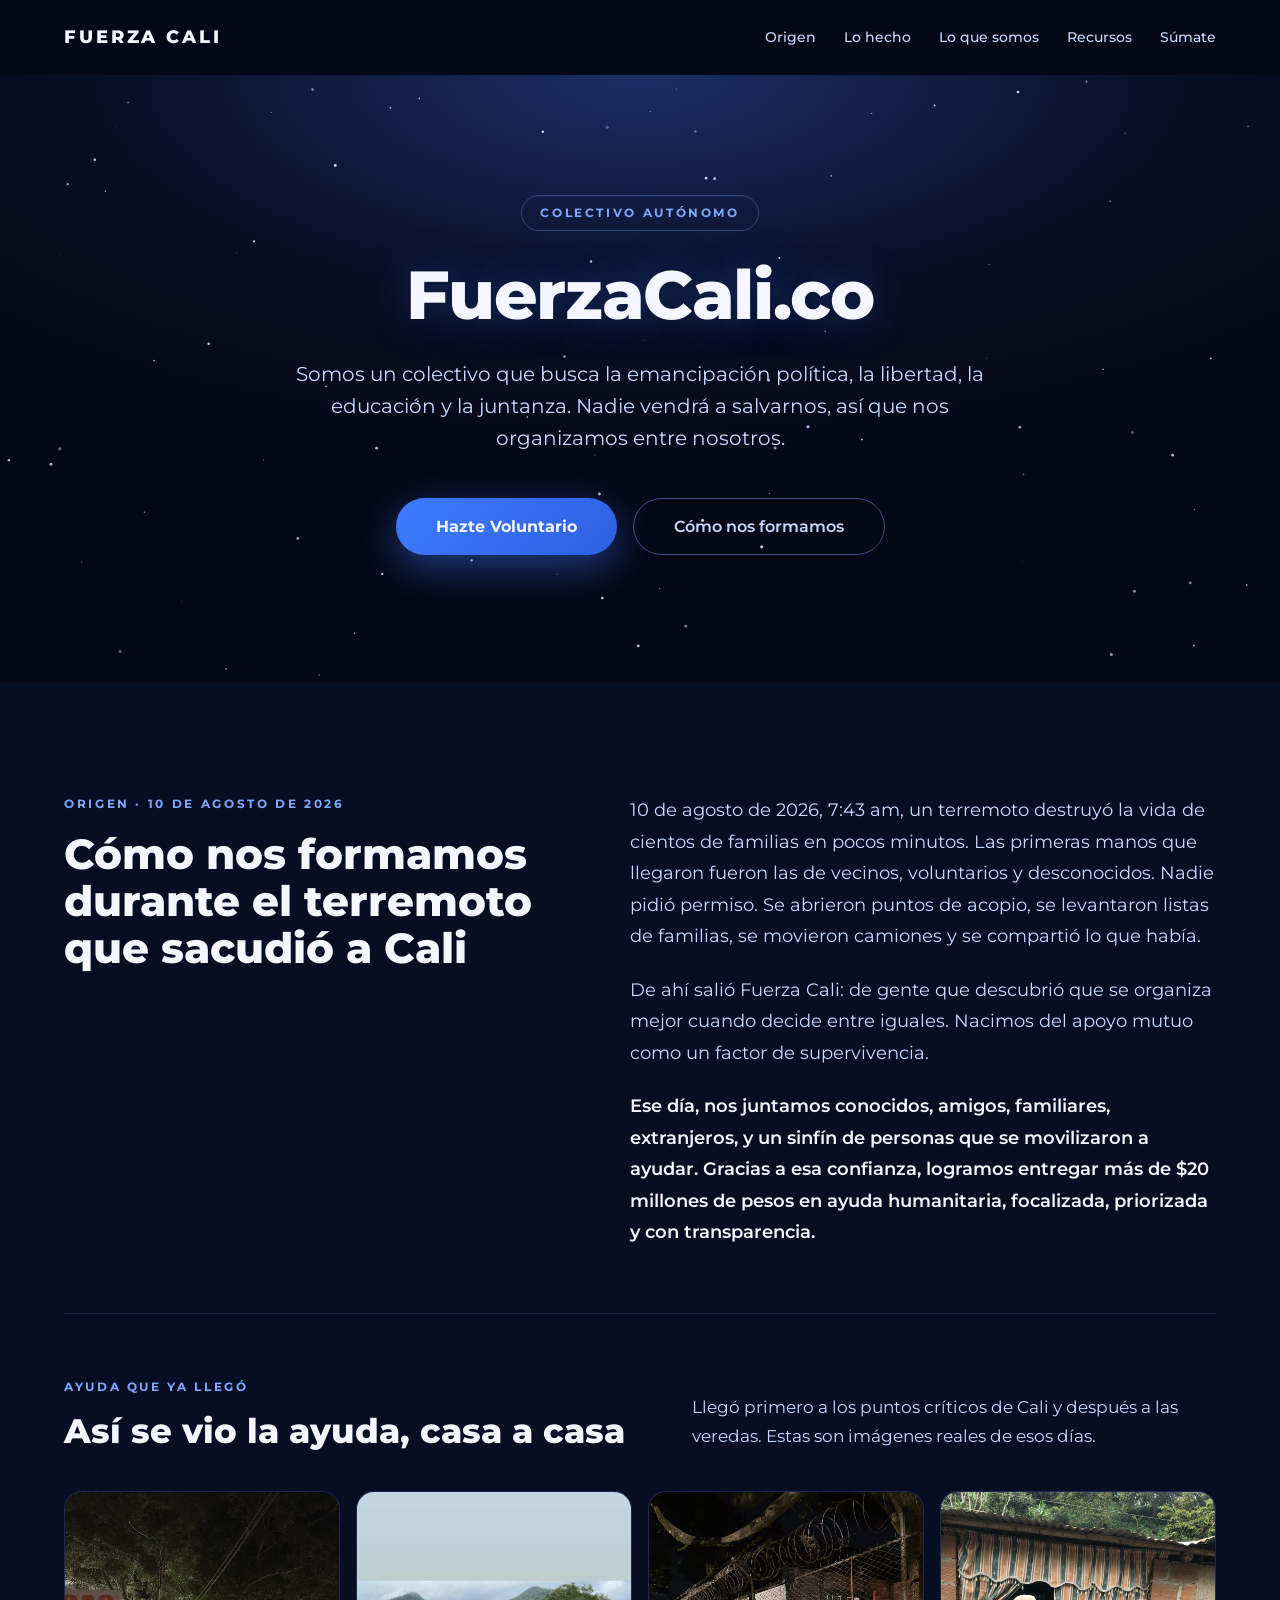
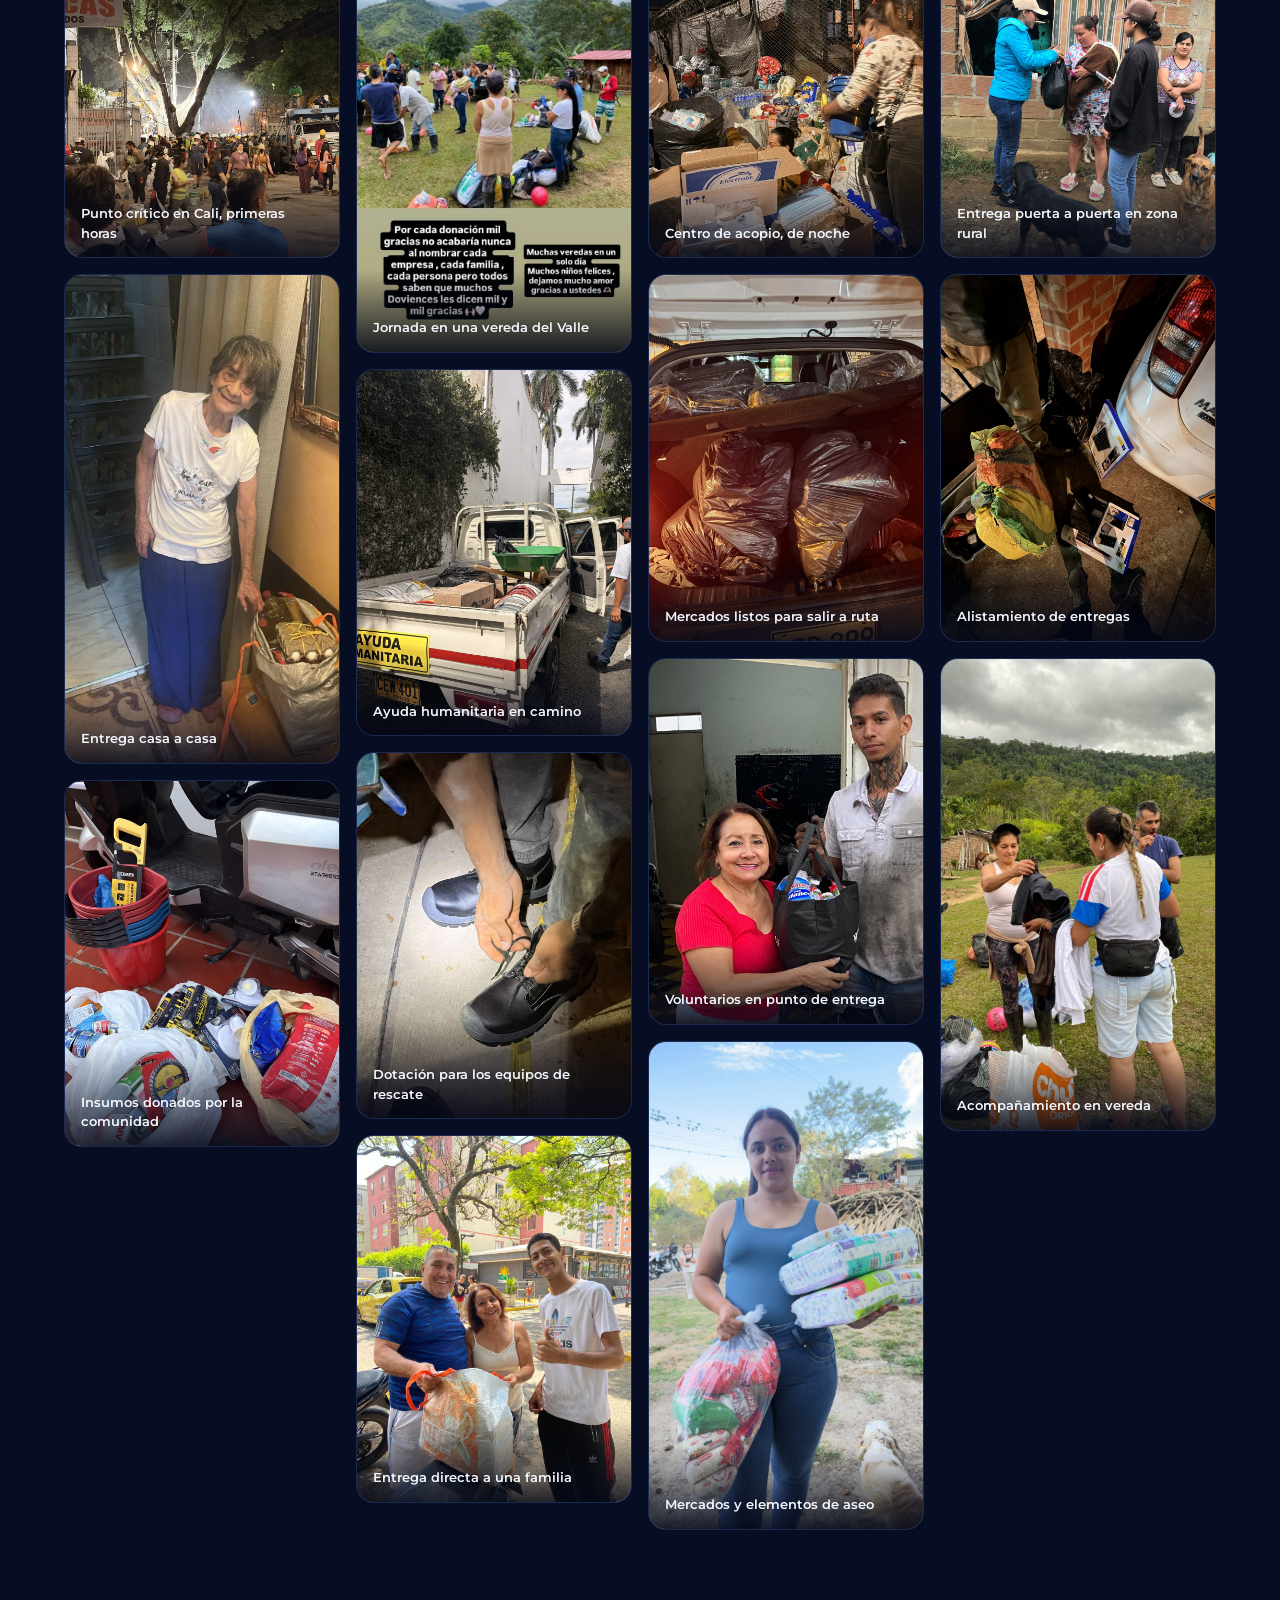
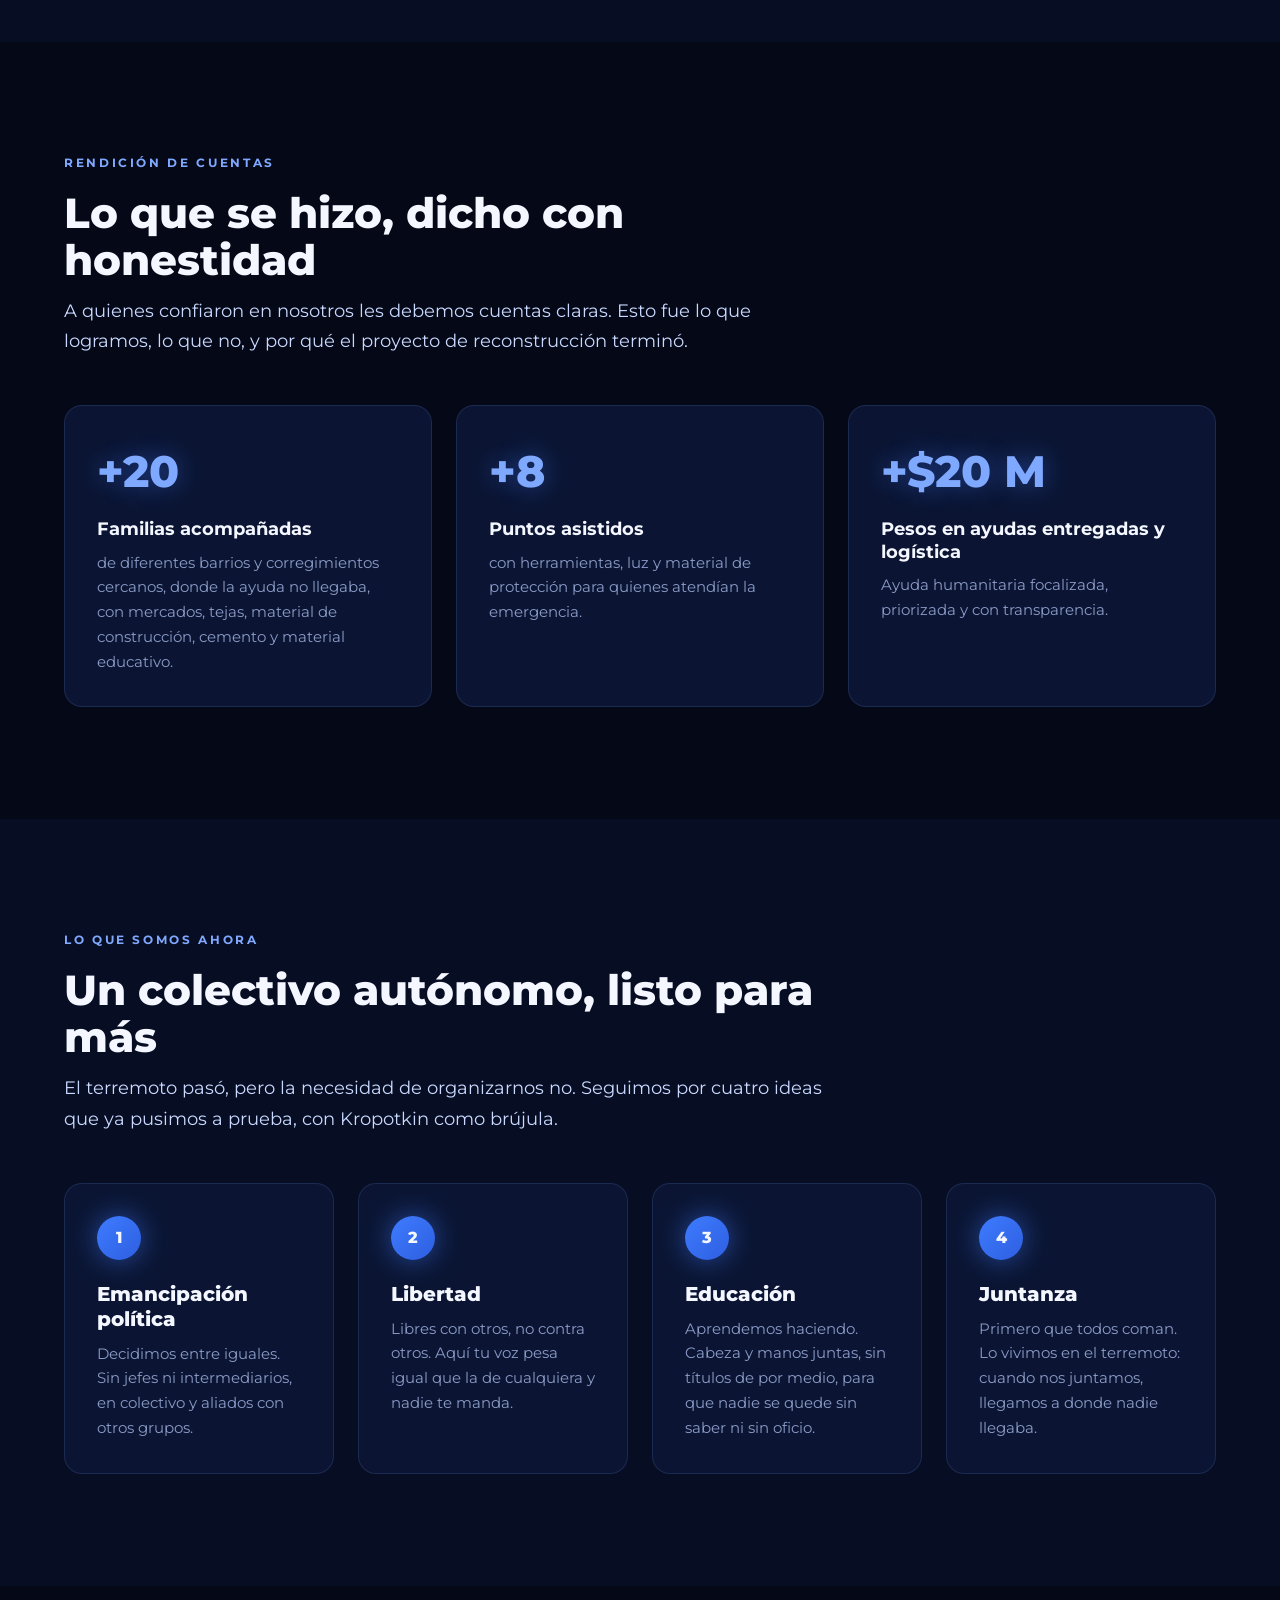
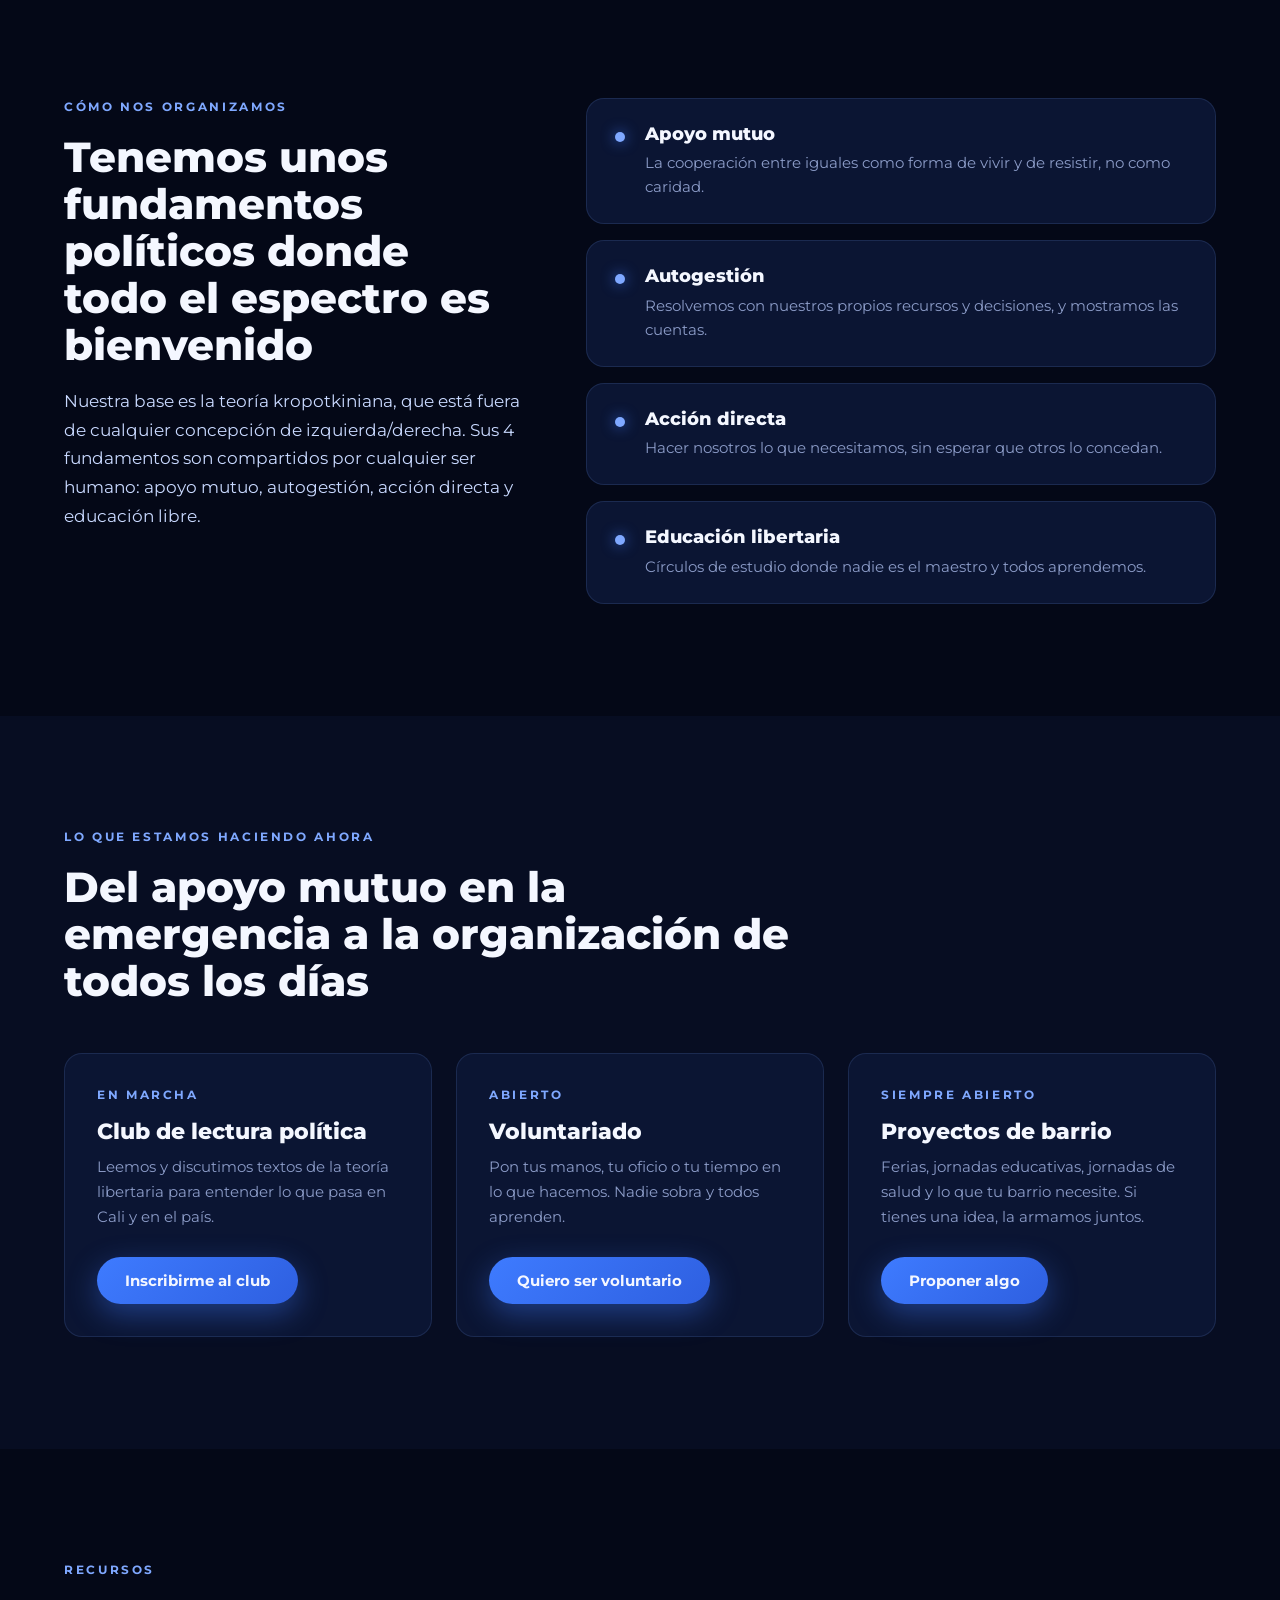
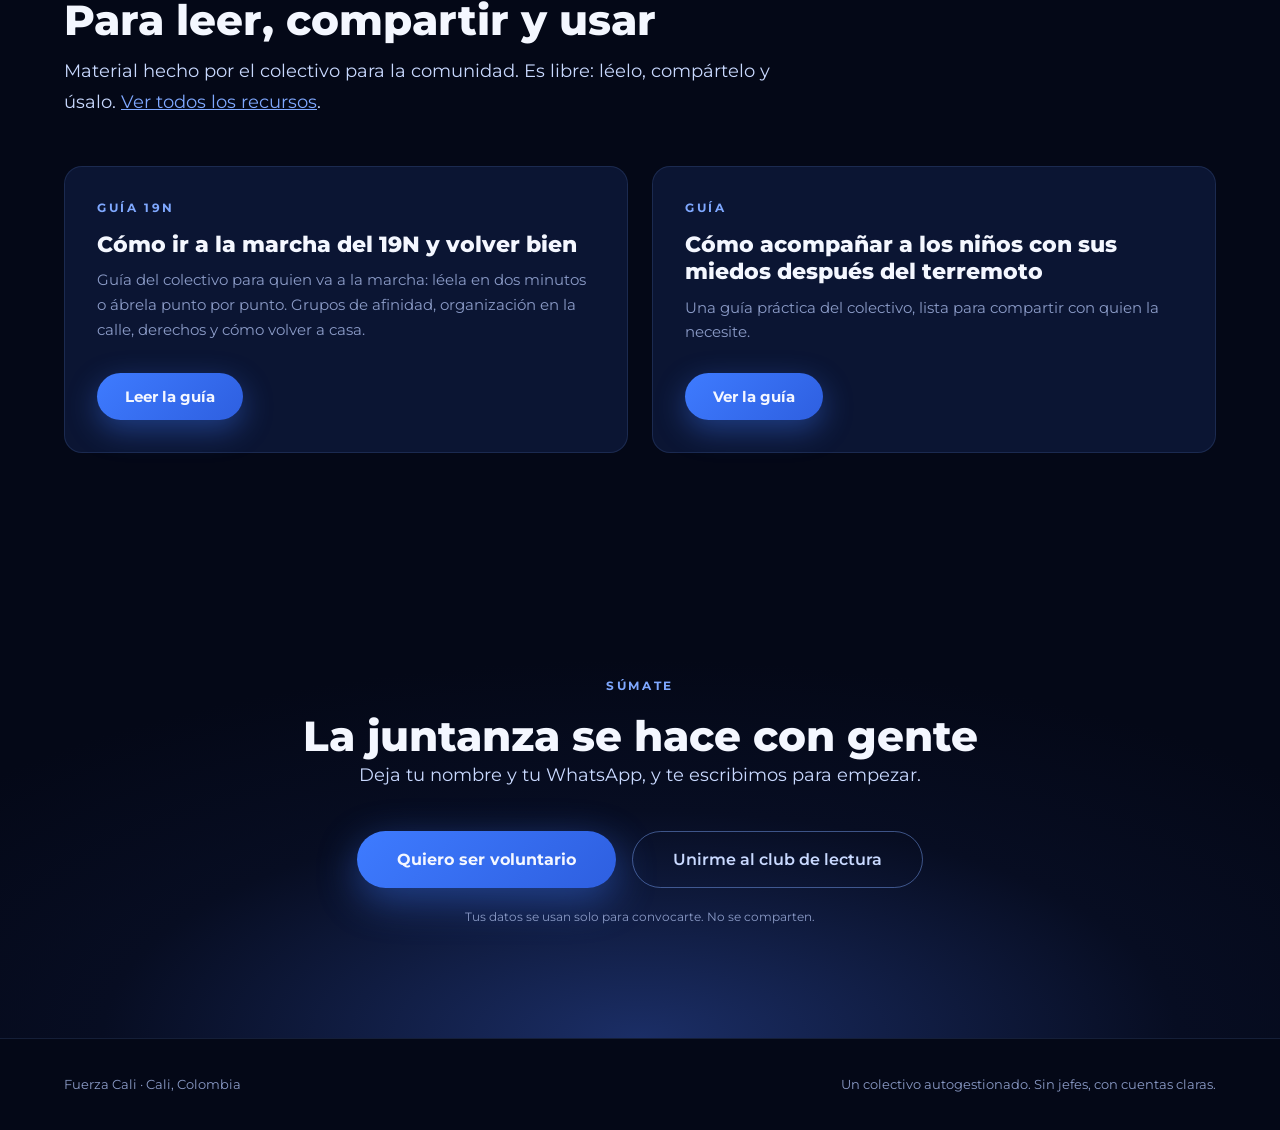
==== commit 0100b1c8: "Guia 19N ampliada: estilo del nuevo home, 13 puntos expandibles con teoria" ====
--- a/index.html
+++ b/index.html
@@ -253,7 +253,7 @@
 <h2>Para leer, compartir y usar</h2>
 <p class="lead mb48">Material hecho por el colectivo para la comunidad. Es libre: léelo, compártelo y úsalo. <a href="/recursos">Ver todos los recursos</a>.</p>
 <div class="g2">
-<div class="card col"><div class="eyebrow">Guía 19N</div><h3 class="ct big2">Cómo ir a la marcha del 19N y volver bien</h3><p class="cp grow">Guía de autocuidado del colectivo para quien va a la marcha: qué llevar, cómo cuidarse y cómo volver a casa.</p><a class="btn btn-sm" href="/recursos-19n">Leer la guía</a></div>
+<div class="card col"><div class="eyebrow">Guía 19N</div><h3 class="ct big2">Cómo ir a la marcha del 19N y volver bien</h3><p class="cp grow">Guía del colectivo para quien va a la marcha: léela en dos minutos o ábrela punto por punto. Grupos de afinidad, organización en la calle, derechos y cómo volver a casa.</p><a class="btn btn-sm" href="/recursos-19n">Leer la guía</a></div>
 <div class="card col"><div class="eyebrow">Guía</div><h3 class="ct big2">Cómo acompañar a los niños con sus miedos después del terremoto</h3><p class="cp grow">Una guía práctica del colectivo, lista para compartir con quien la necesite.</p><a class="btn btn-sm" href="/guia-ninos">Ver la guía</a></div>
 </div>
 </div>
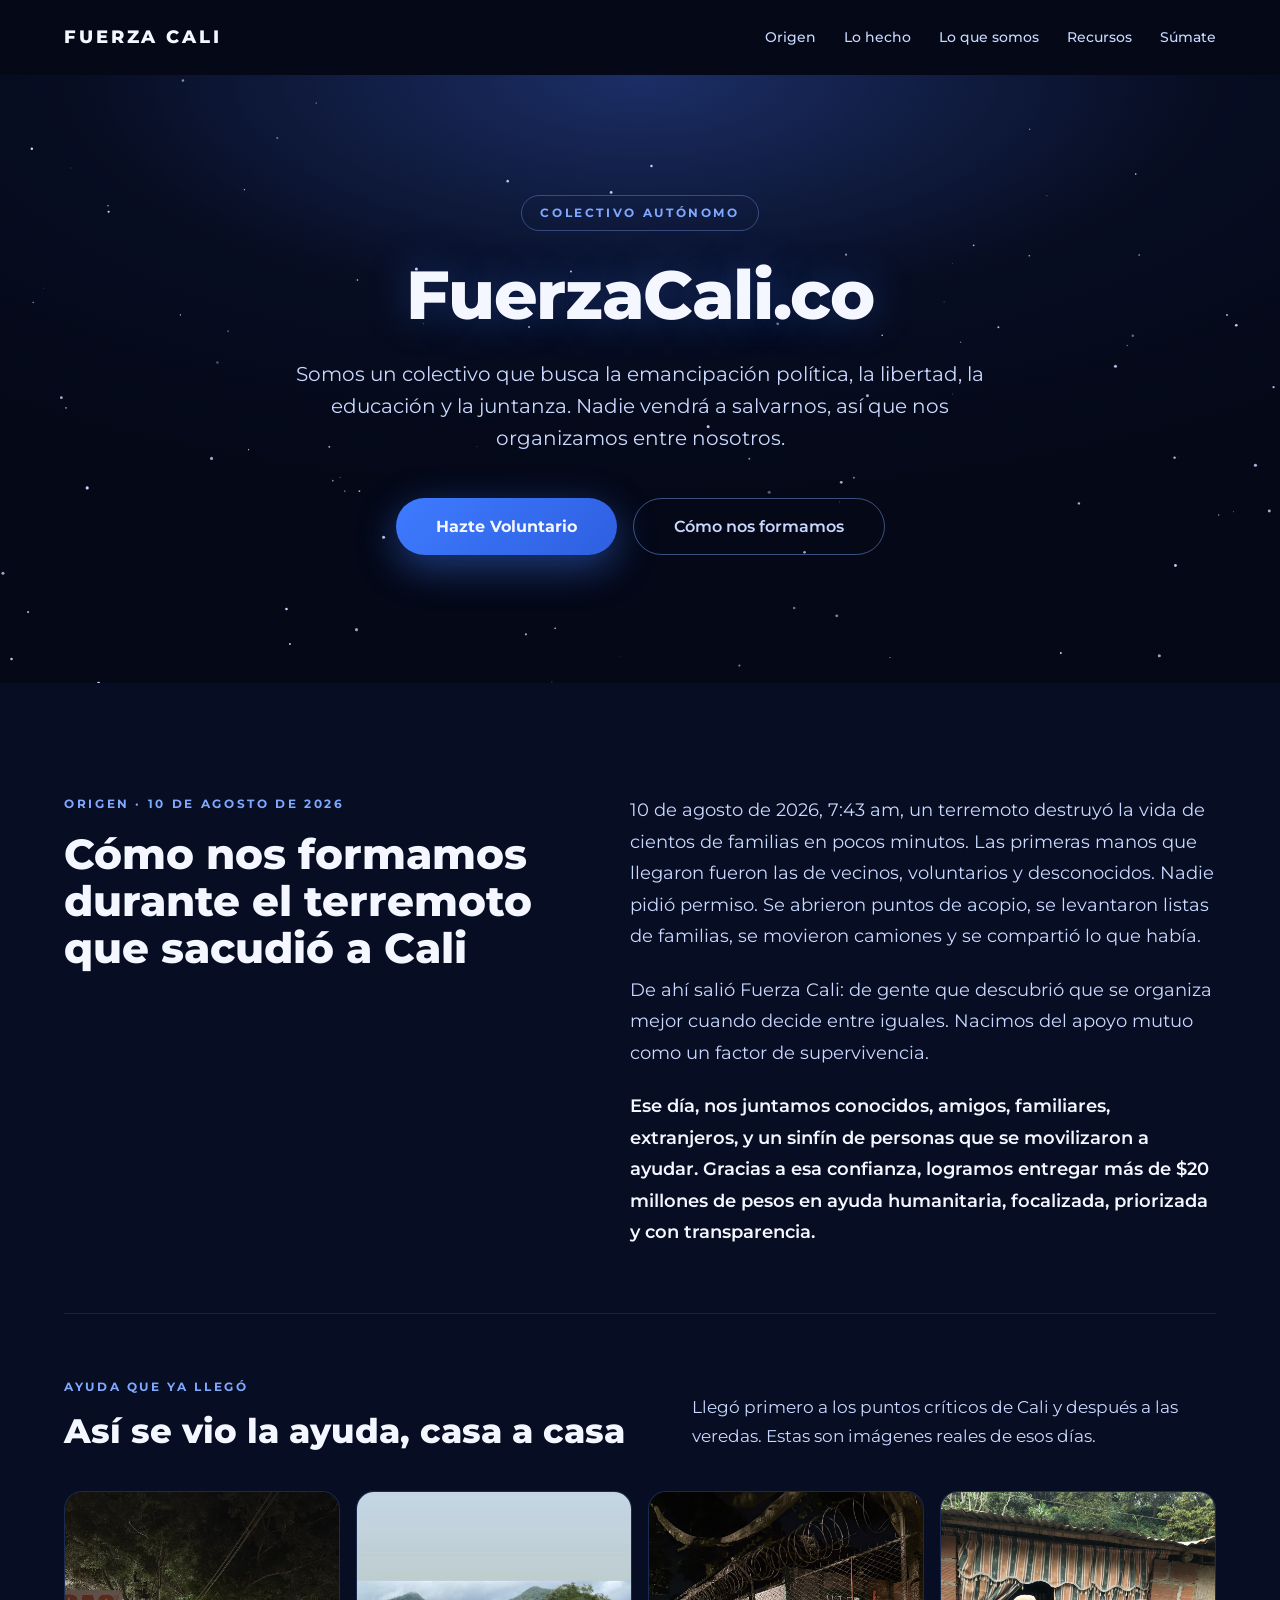
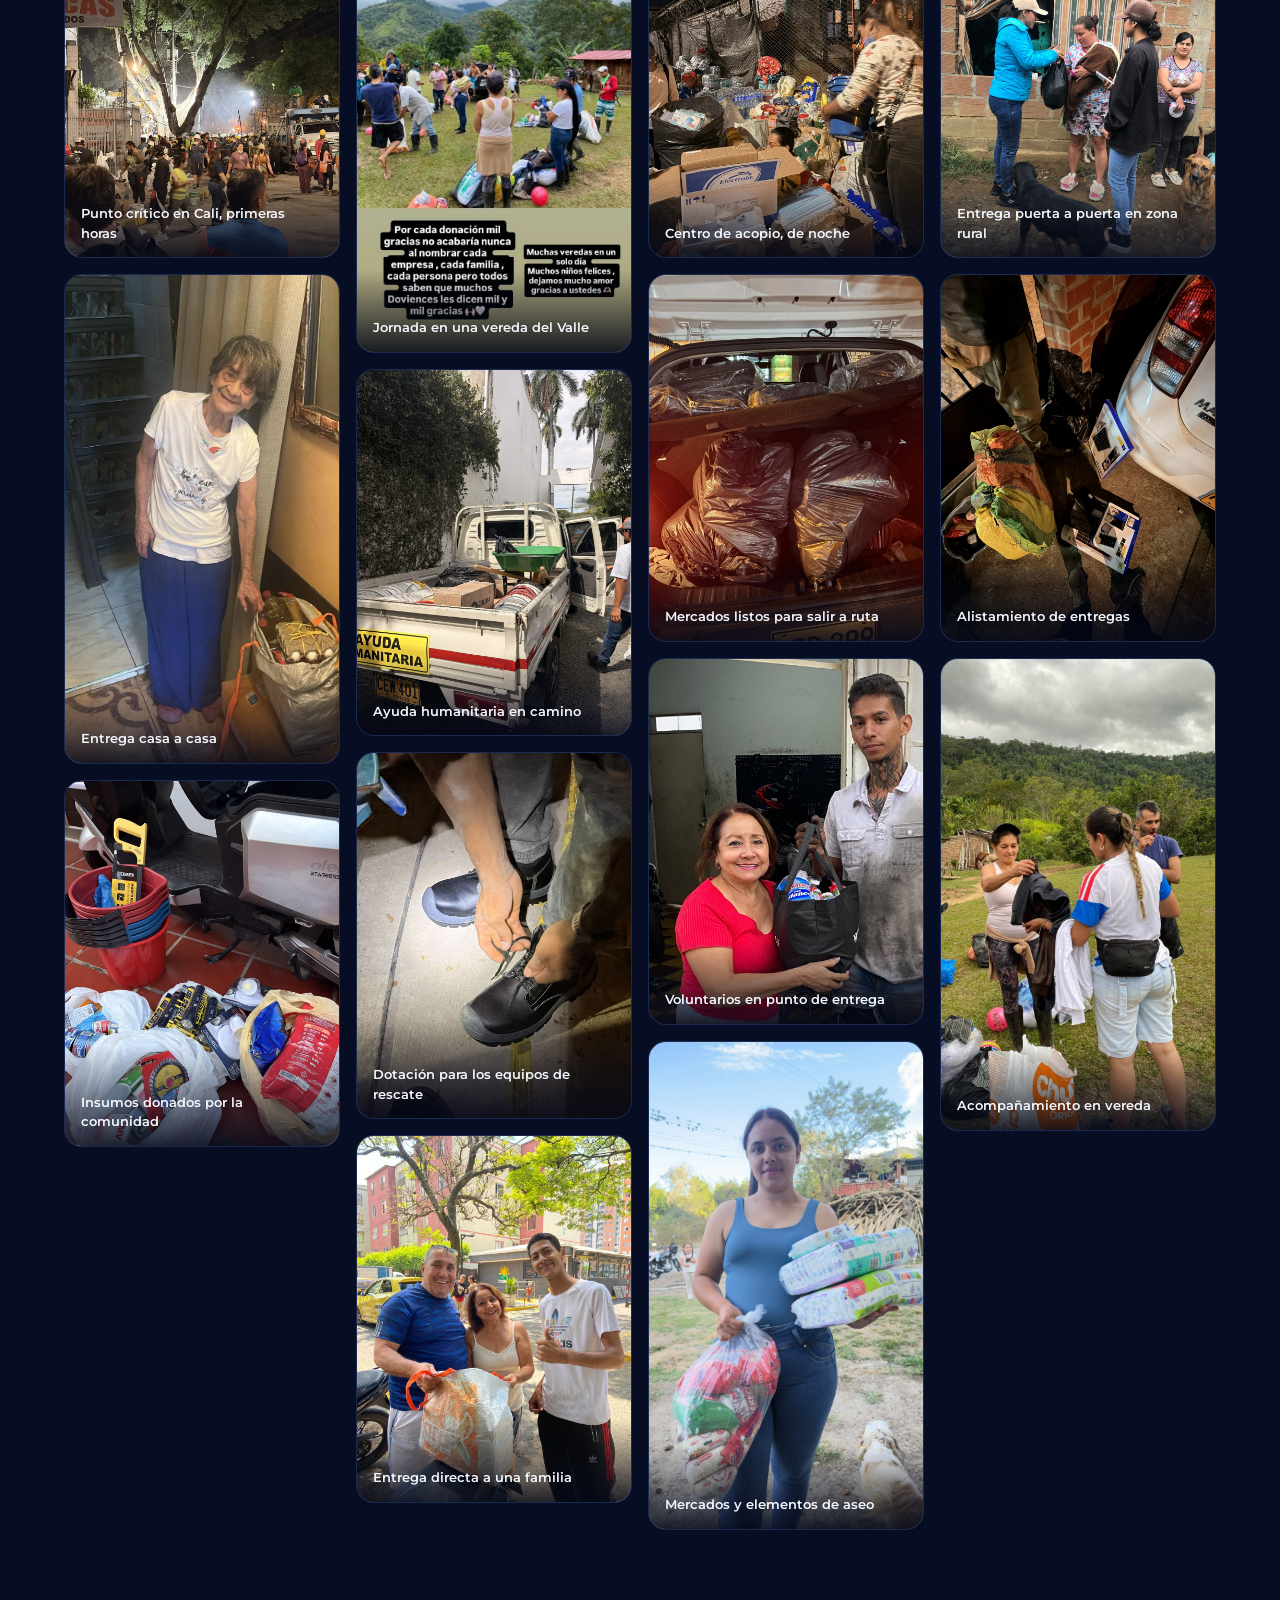
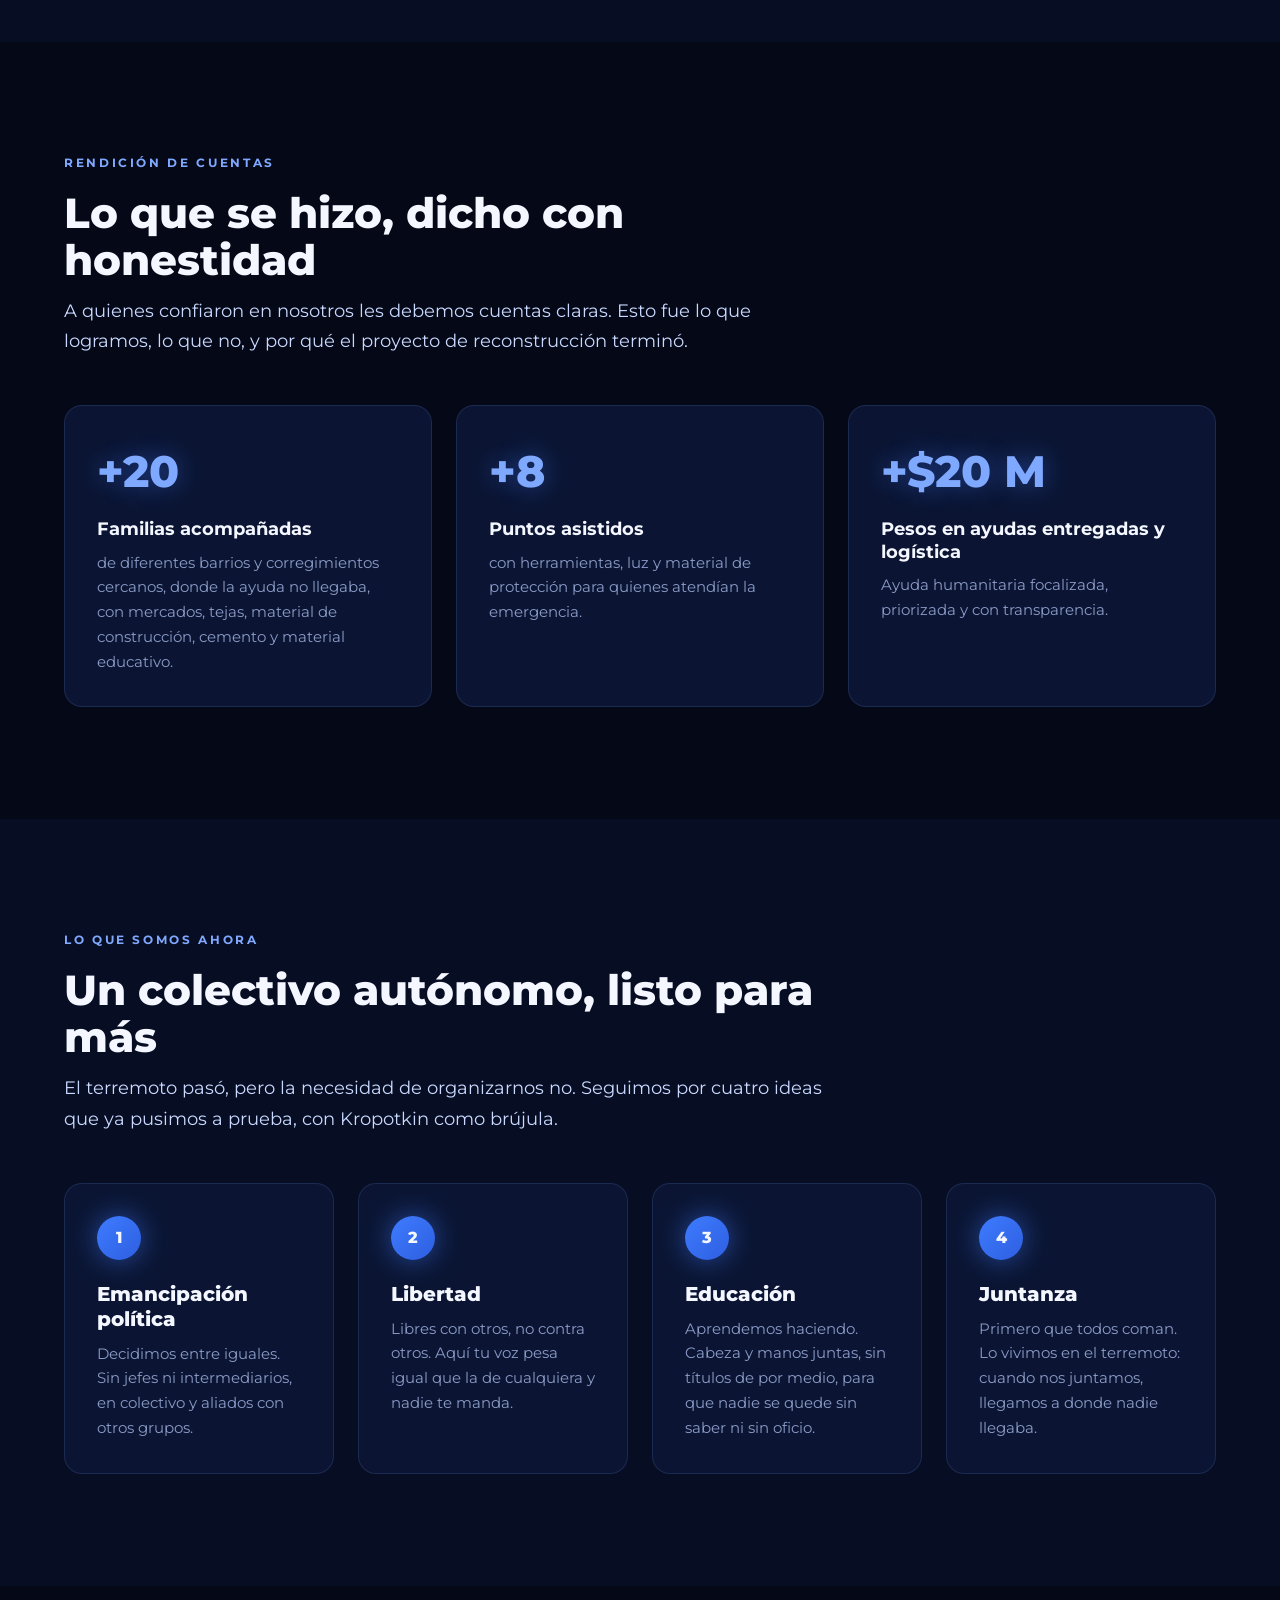
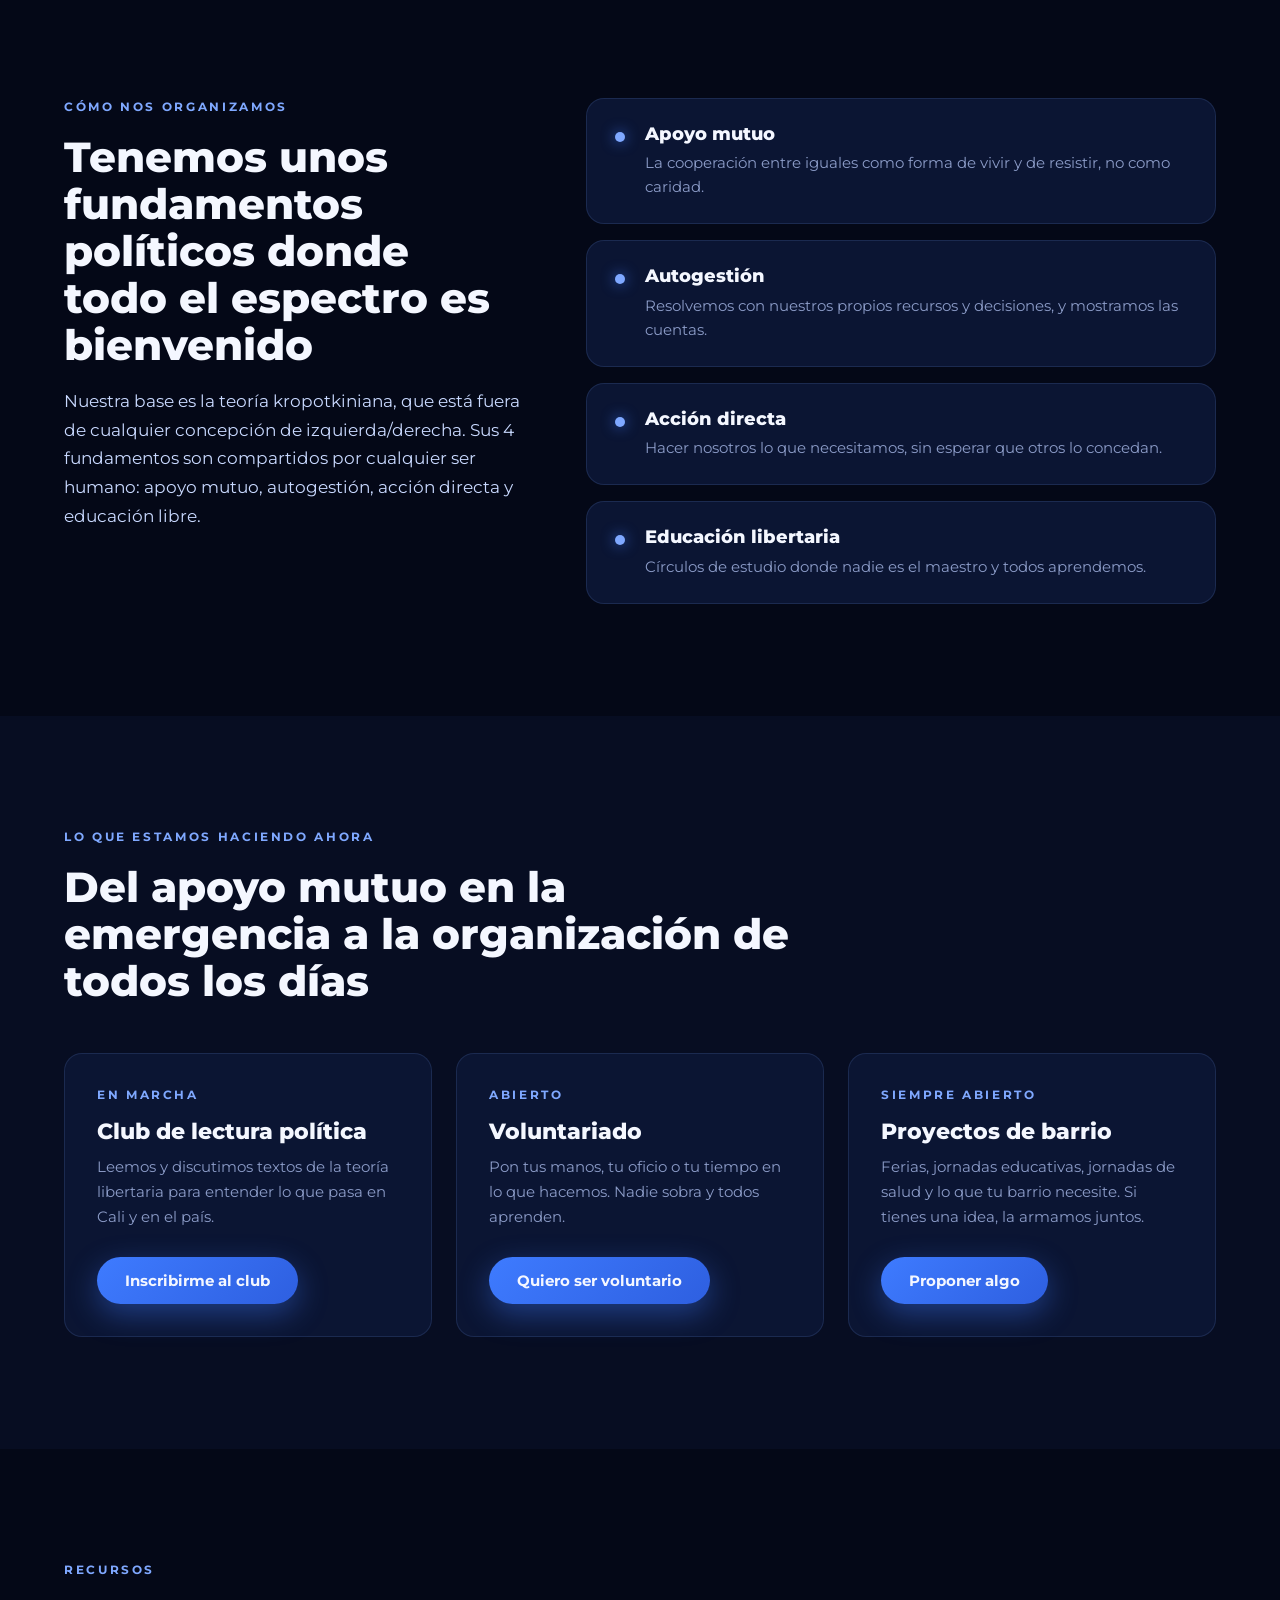
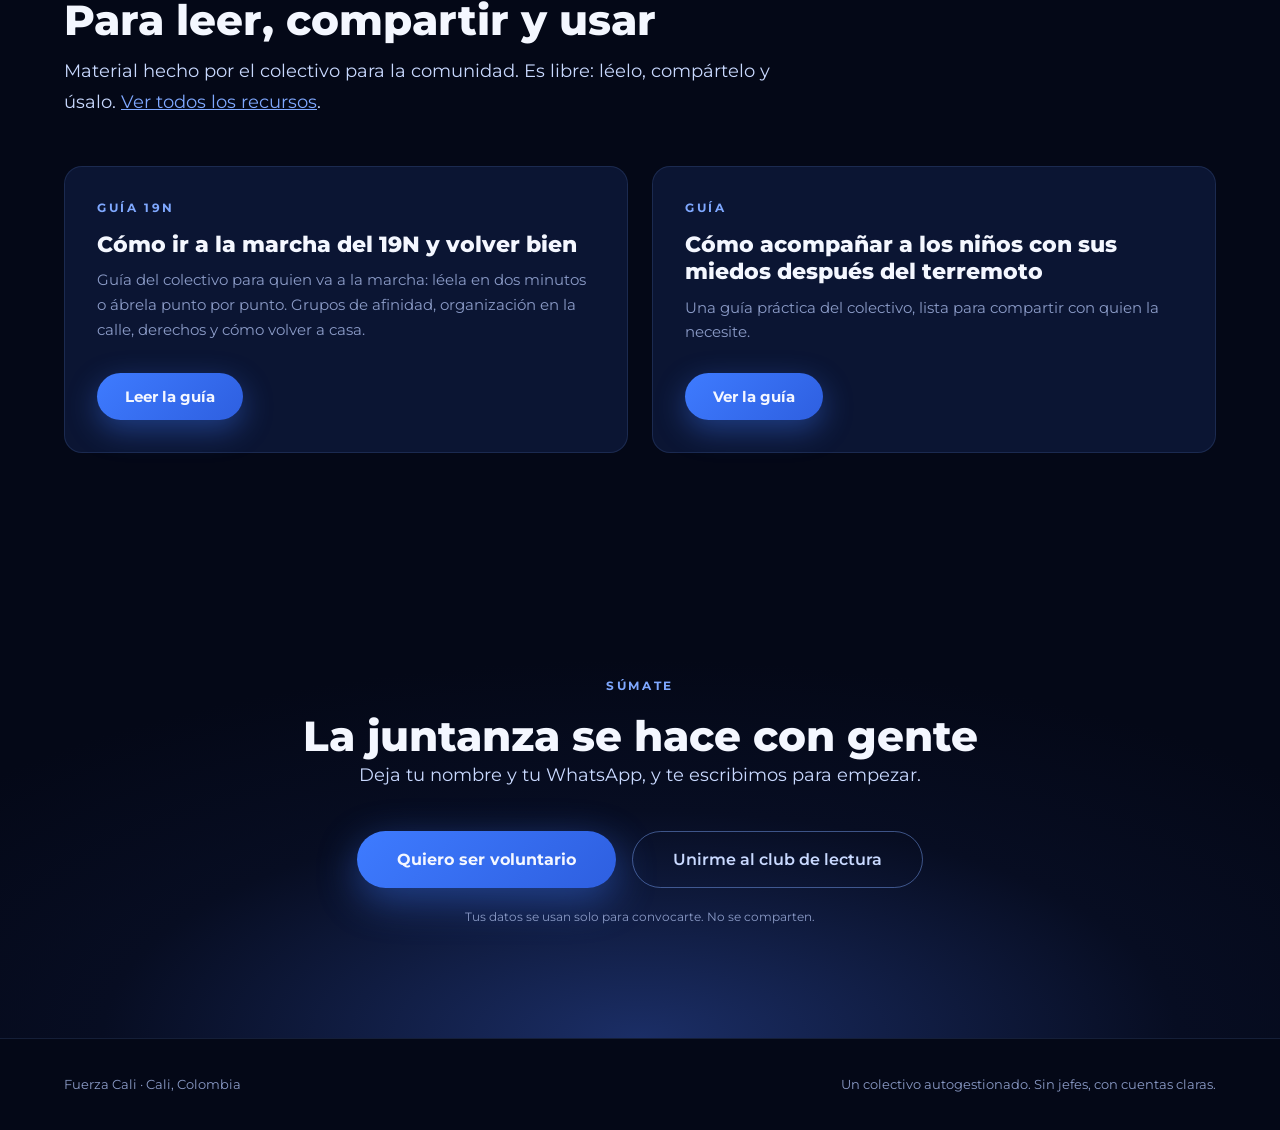
==== commit 526b5af8: "Instalar Google Tag Manager y eventos de guia 19N y formularios" ====
--- a/index.html
+++ b/index.html
@@ -1,6 +1,9 @@
 <!DOCTYPE html>
 <html lang="es">
 <head>
+<!-- Google Tag Manager -->
+<script>(function(w,d,s,l,i){w[l]=w[l]||[];w[l].push({'gtm.start':new Date().getTime(),event:'gtm.js'});var f=d.getElementsByTagName(s)[0],j=d.createElement(s),dl=l!='dataLayer'?'&l='+l:'';j.async=true;j.src='https://www.googletagmanager.com/gtm.js?id='+i+dl;f.parentNode.insertBefore(j,f);})(window,document,'script','dataLayer','GTM-TM2934RK');</script>
+<!-- End Google Tag Manager -->
 <meta charset="utf-8">
 <meta name="viewport" content="width=device-width,initial-scale=1">
 <title>Fuerza Cali | Colectivo autónomo en Cali</title>
@@ -125,6 +128,9 @@
 </head>
 <body>
 
+<!-- Google Tag Manager (noscript) -->
+<noscript><iframe src="https://www.googletagmanager.com/ns.html?id=GTM-TM2934RK" height="0" width="0" style="display:none;visibility:hidden"></iframe></noscript>
+<!-- End Google Tag Manager (noscript) -->
 <header class="nav">
 <div class="logo">Fuerza Cali</div>
 <nav aria-label="Principal"><ul>
@@ -395,7 +401,7 @@
 var form=e.currentTarget,btn=form.querySelector('button[type="submit"]'),st=form.querySelector('.form-status'),txt=btn.textContent;
 btn.disabled=true;btn.textContent='Enviando...';st.textContent='';st.className='form-status';
 fetch('/',{method:'POST',headers:{'Content-Type':'application/x-www-form-urlencoded'},body:new URLSearchParams(new FormData(form)).toString()})
-.then(function(r){if(!r.ok)throw new Error(r.status);form.reset();mostrar('gracias');})
+.then(function(r){if(!r.ok)throw new Error(r.status);window.dataLayer=window.dataLayer||[];dataLayer.push({event:'form_enviado',form_name:form.getAttribute('name')});form.reset();mostrar('gracias');})
 .catch(function(){st.textContent='No pudimos enviar tus datos. Intenta de nuevo en un momento.';st.className='form-status error';})
 .then(function(){btn.disabled=false;btn.textContent=txt;});
 });
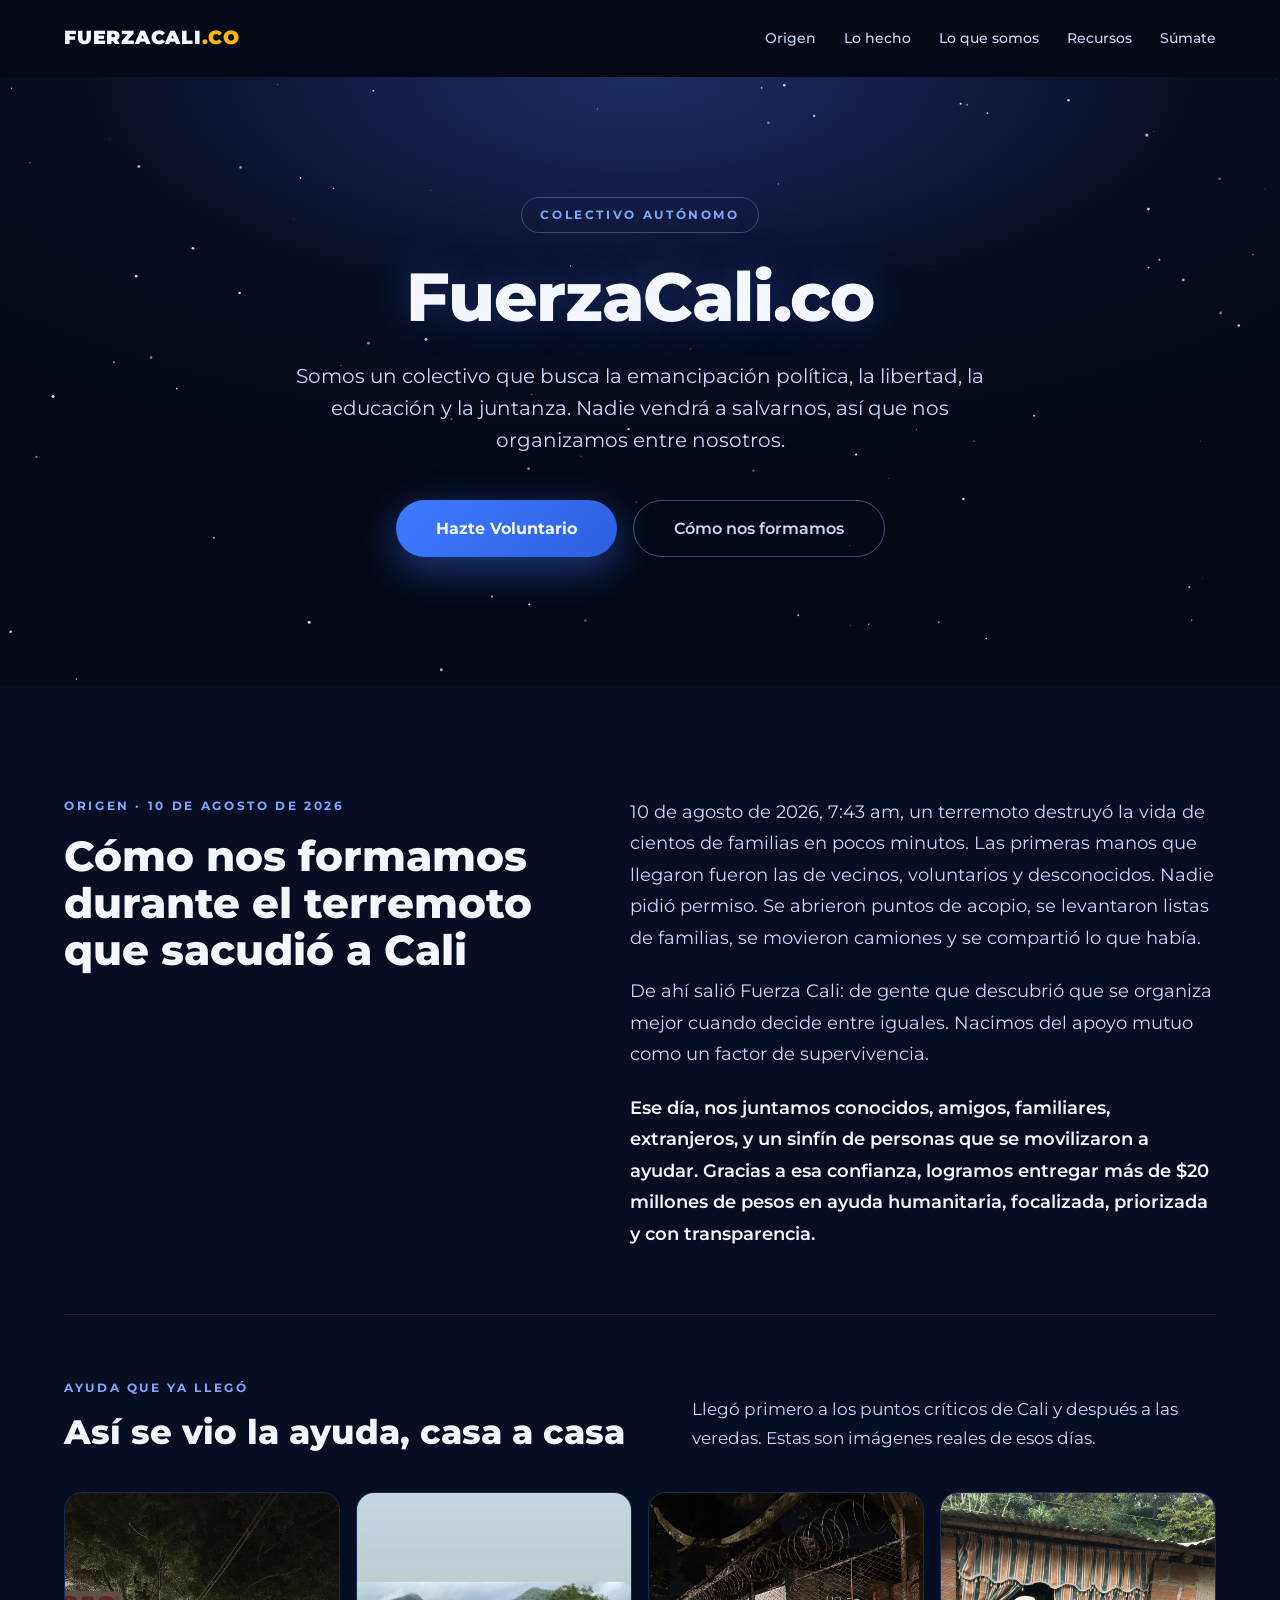
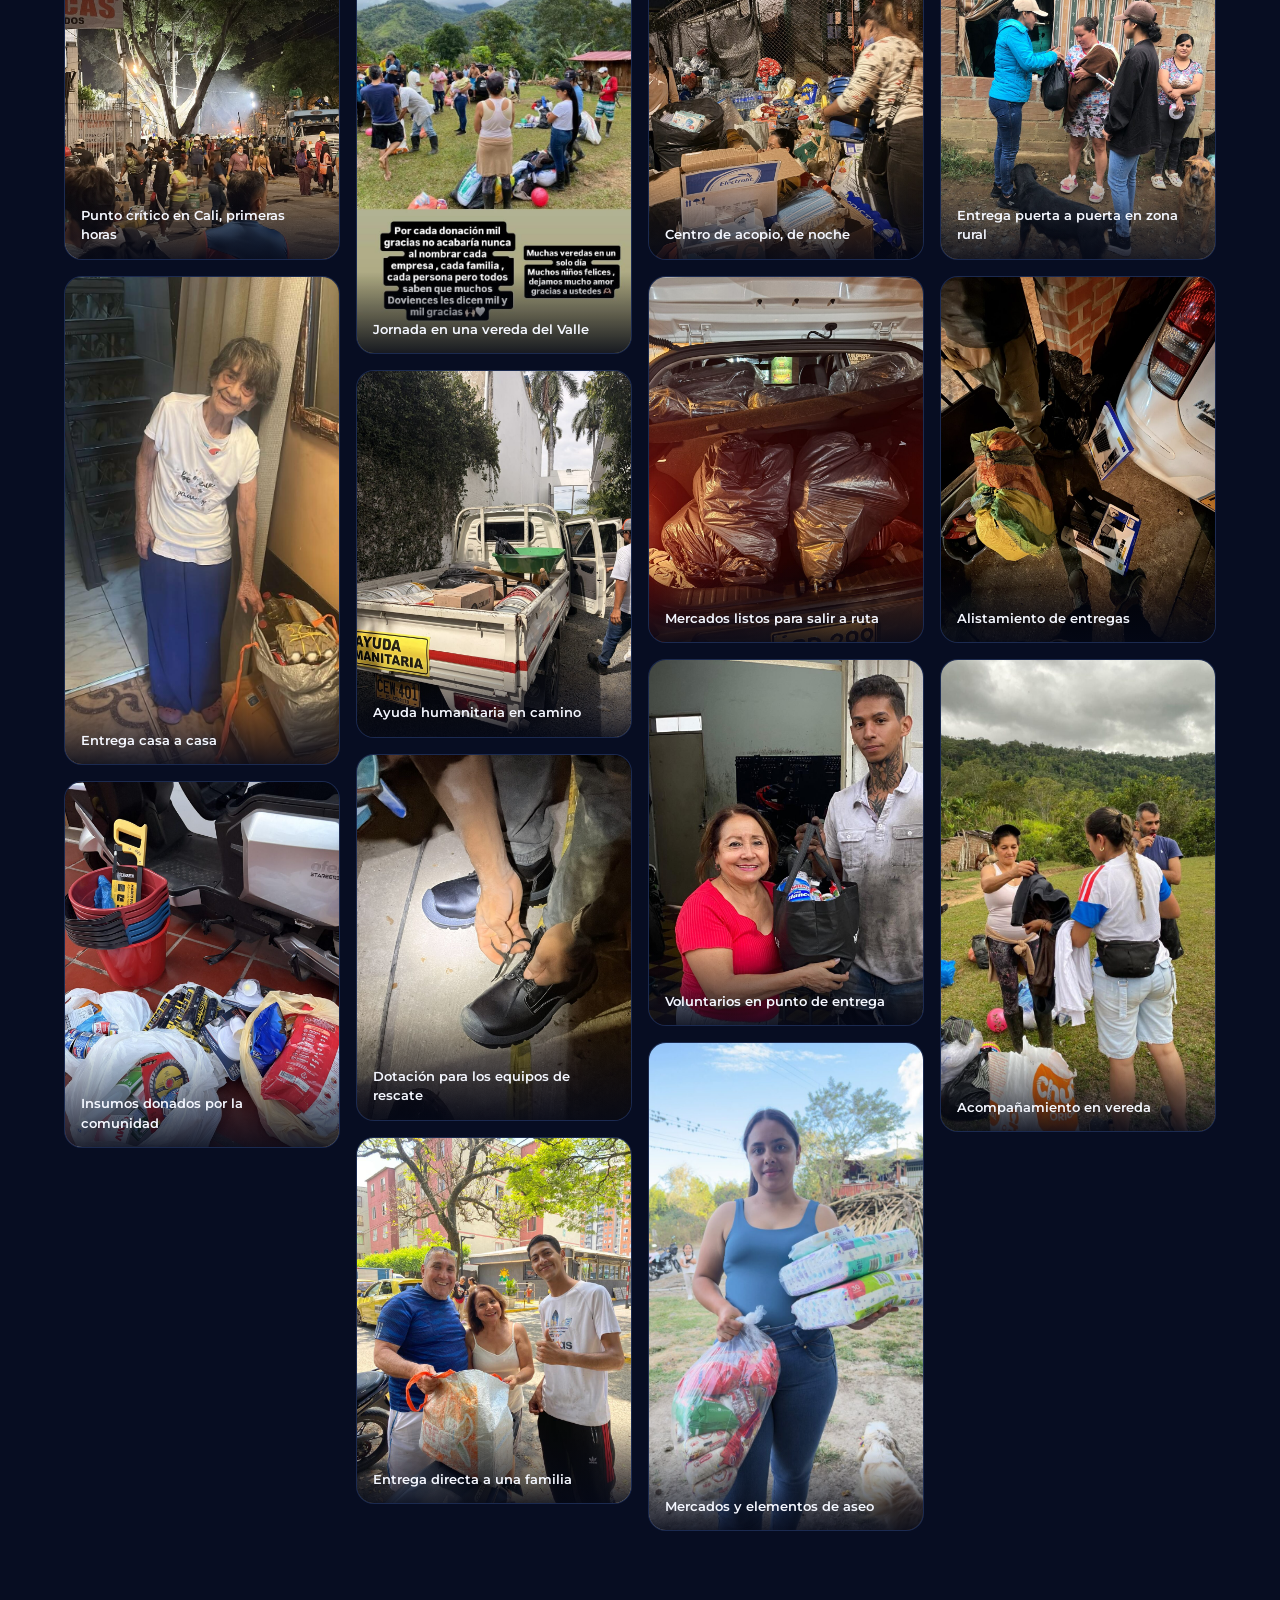
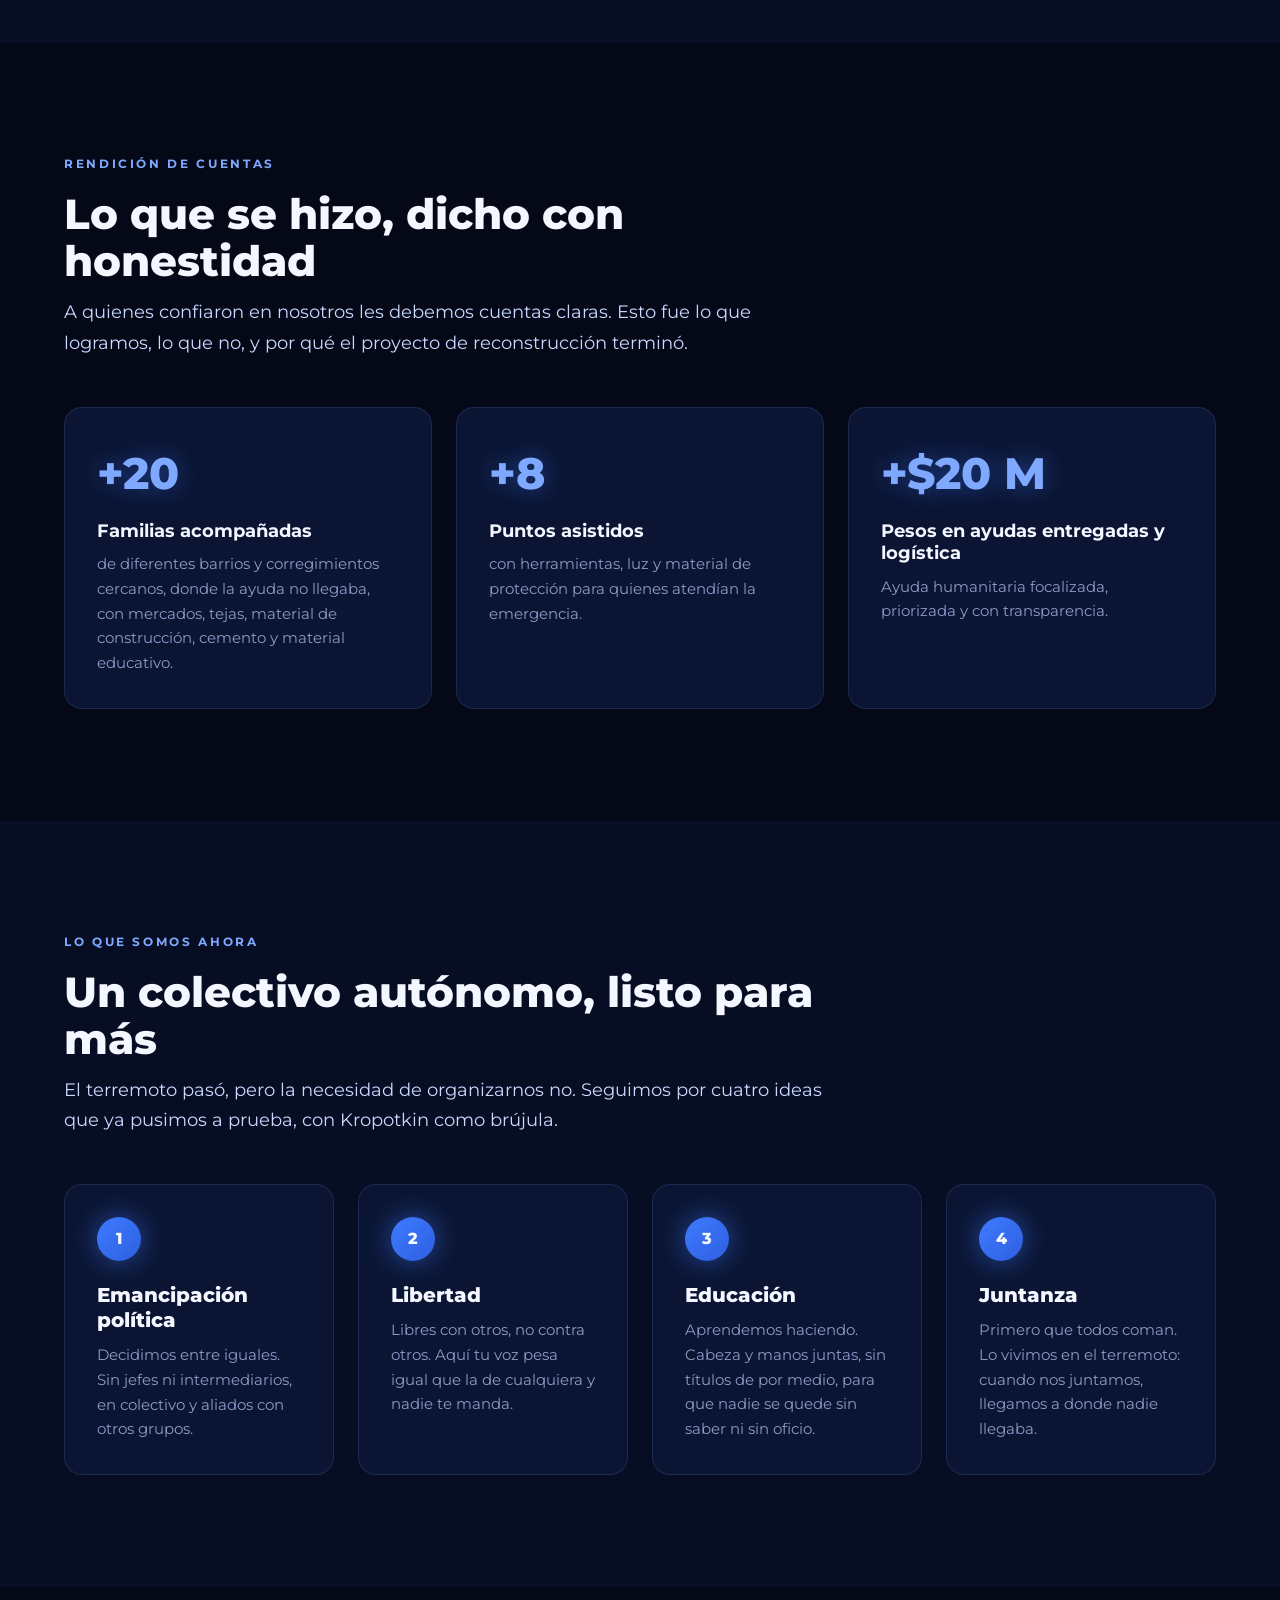
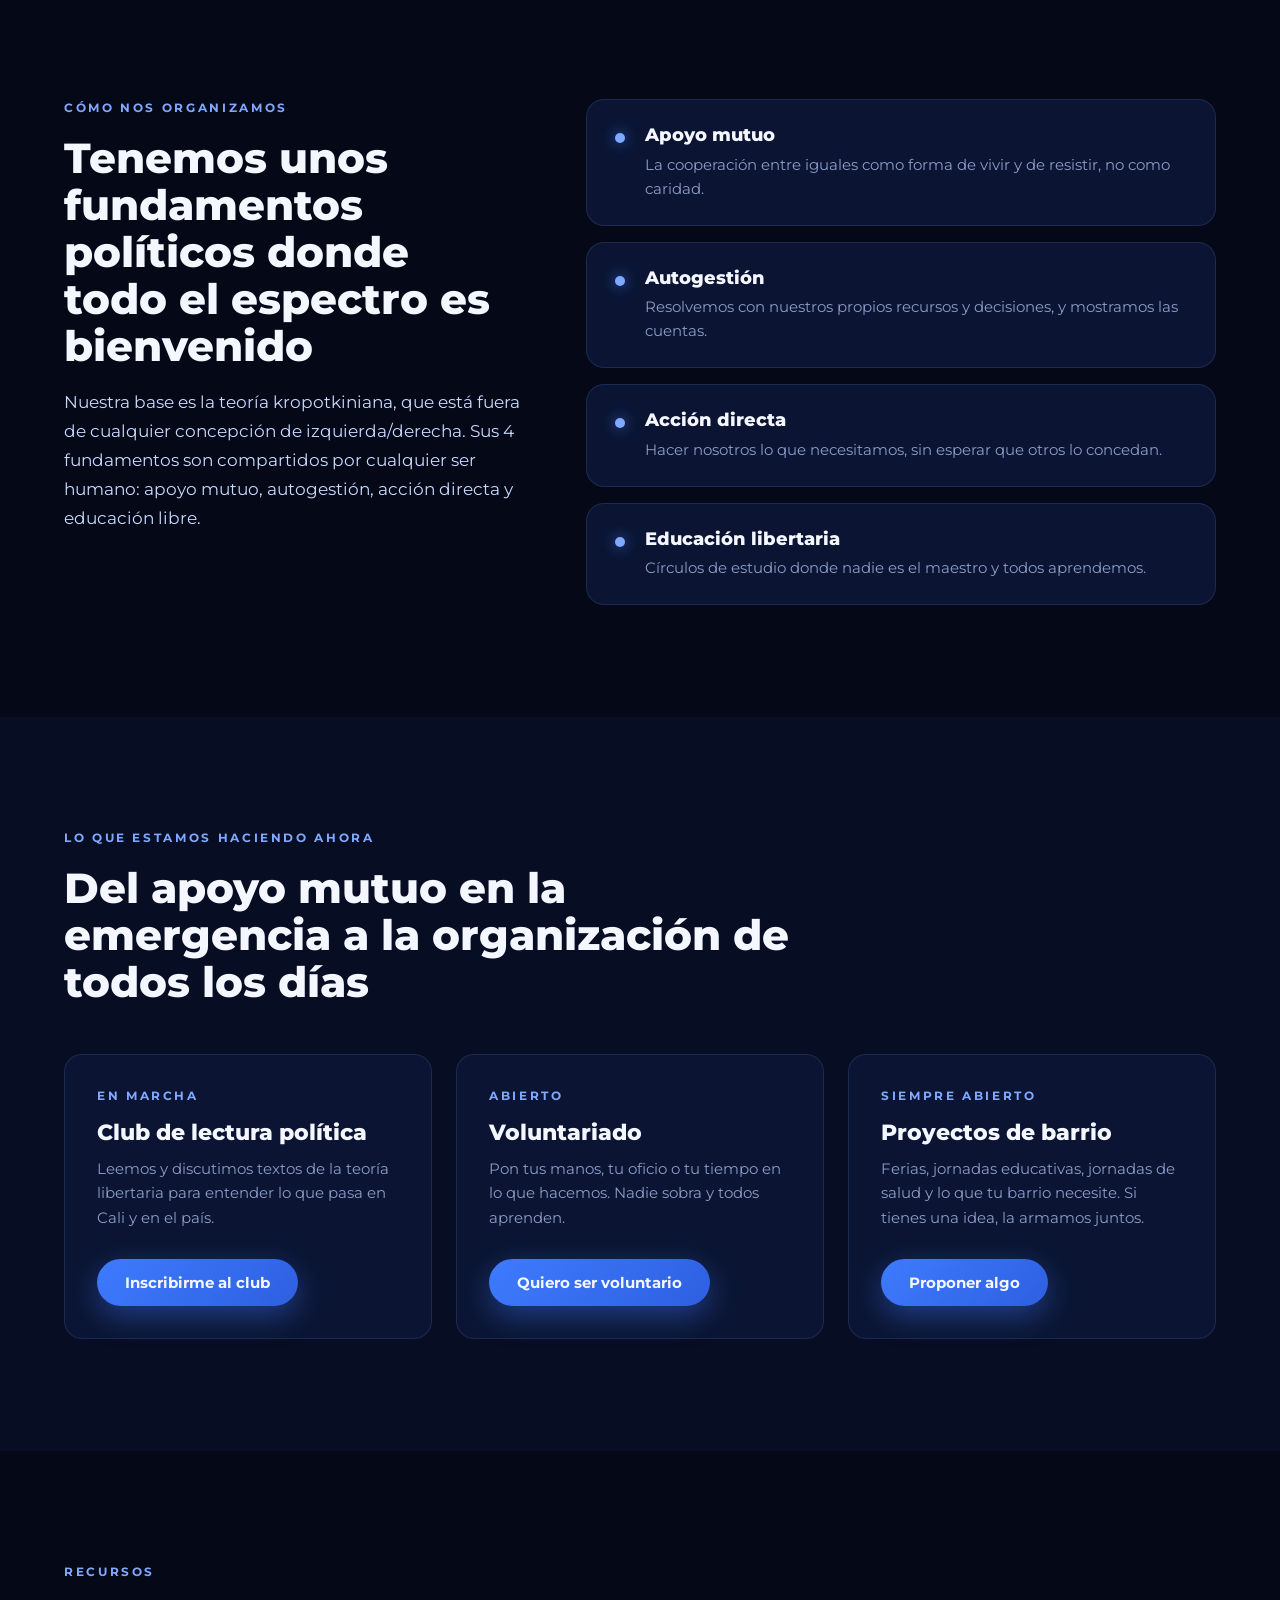
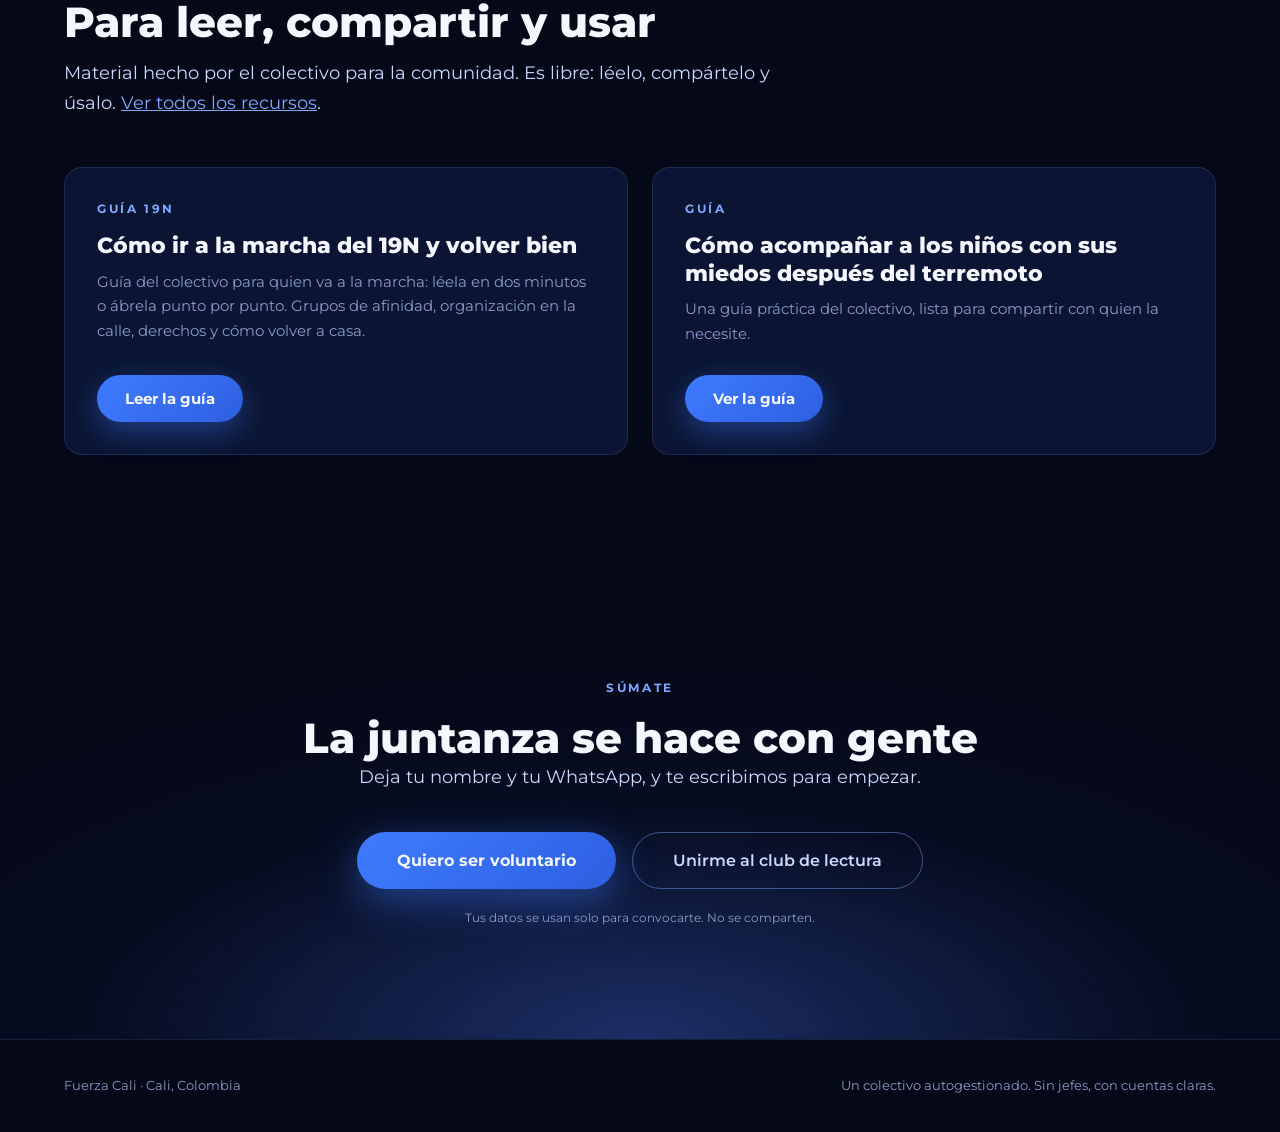
==== commit bb84eb98: "Cabecera y logo FUERZACALI.CO compartidos en todas las paginas" ====
--- a/index.html
+++ b/index.html
@@ -125,23 +125,17 @@
 @media (max-width:720px){.g2,.g3,.g4{grid-template-columns:1fr}.btn{padding:16px 28px}.dlg{padding:28px 22px}}
 @media (prefers-reduced-motion:reduce){html{scroll-behavior:auto}.card{transition:none}}
 </style>
+<link rel="stylesheet" href="/fc-header.css">
 </head>
 <body>
 
 <!-- Google Tag Manager (noscript) -->
 <noscript><iframe src="https://www.googletagmanager.com/ns.html?id=GTM-TM2934RK" height="0" width="0" style="display:none;visibility:hidden"></iframe></noscript>
 <!-- End Google Tag Manager (noscript) -->
-<header class="nav">
-<div class="logo">Fuerza Cali</div>
-<nav aria-label="Principal"><ul>
-<li><a href="#origen">Origen</a></li>
-<li><a href="#hecho">Lo hecho</a></li>
-<li><a href="#somos">Lo que somos</a></li>
-<li><a href="#recursos">Recursos</a></li>
-<li><a href="#sumate">Súmate</a></li>
-</ul></nav>
+<header class="fcn">
+<a class="fcn-logo" href="/">FUERZACALI<span>.CO</span></a>
+<nav aria-label="Principal"><ul><li><a href="/#origen">Origen</a></li><li><a href="/#hecho">Lo hecho</a></li><li><a href="/#somos">Lo que somos</a></li><li><a href="/recursos">Recursos</a></li><li><a href="/#sumate">Súmate</a></li></ul></nav>
 </header>
-
 <main>
 <section class="hero">
 <canvas id="stars" aria-hidden="true"></canvas>
--- a/fc-header.css
+++ b/fc-header.css
@@ -0,0 +1,12 @@
+/* Cabecera compartida de FuerzaCali.co: misma en todas las paginas */
+.fcn{display:flex;flex-wrap:wrap;gap:16px;align-items:center;justify-content:space-between;padding:24px clamp(20px,5vw,64px);background:#040817;font-family:'Montserrat',system-ui,sans-serif;line-height:1.5;position:relative;z-index:60}
+.fcn *{box-sizing:border-box}
+.fcn-logo{font-weight:900;font-size:19px;letter-spacing:.04em;text-transform:uppercase;color:#F4F7FF;text-decoration:none}
+.fcn-logo span{color:#FFB703}
+.fcn ul{display:flex;flex-wrap:wrap;gap:12px 28px;margin:0;padding:0;list-style:none;font-size:14px;font-weight:500}
+.fcn ul a{color:#C9D9FF;text-decoration:none}
+.fcn ul a:hover,.fcn ul a[aria-current]{color:#F4F7FF}
+.fcn ul a[aria-current]{font-weight:700}
+.fcn a:focus-visible{outline:2px solid #7FA8FF;outline-offset:3px}
+/* Evita que reglas globales de cada pagina (p. ej. "nav{position:sticky...}") deformen la cabecera */
+.fcn nav{position:static;top:auto;z-index:auto;background:none;border:0;backdrop-filter:none;-webkit-backdrop-filter:none;height:auto;padding:0;margin:0}
